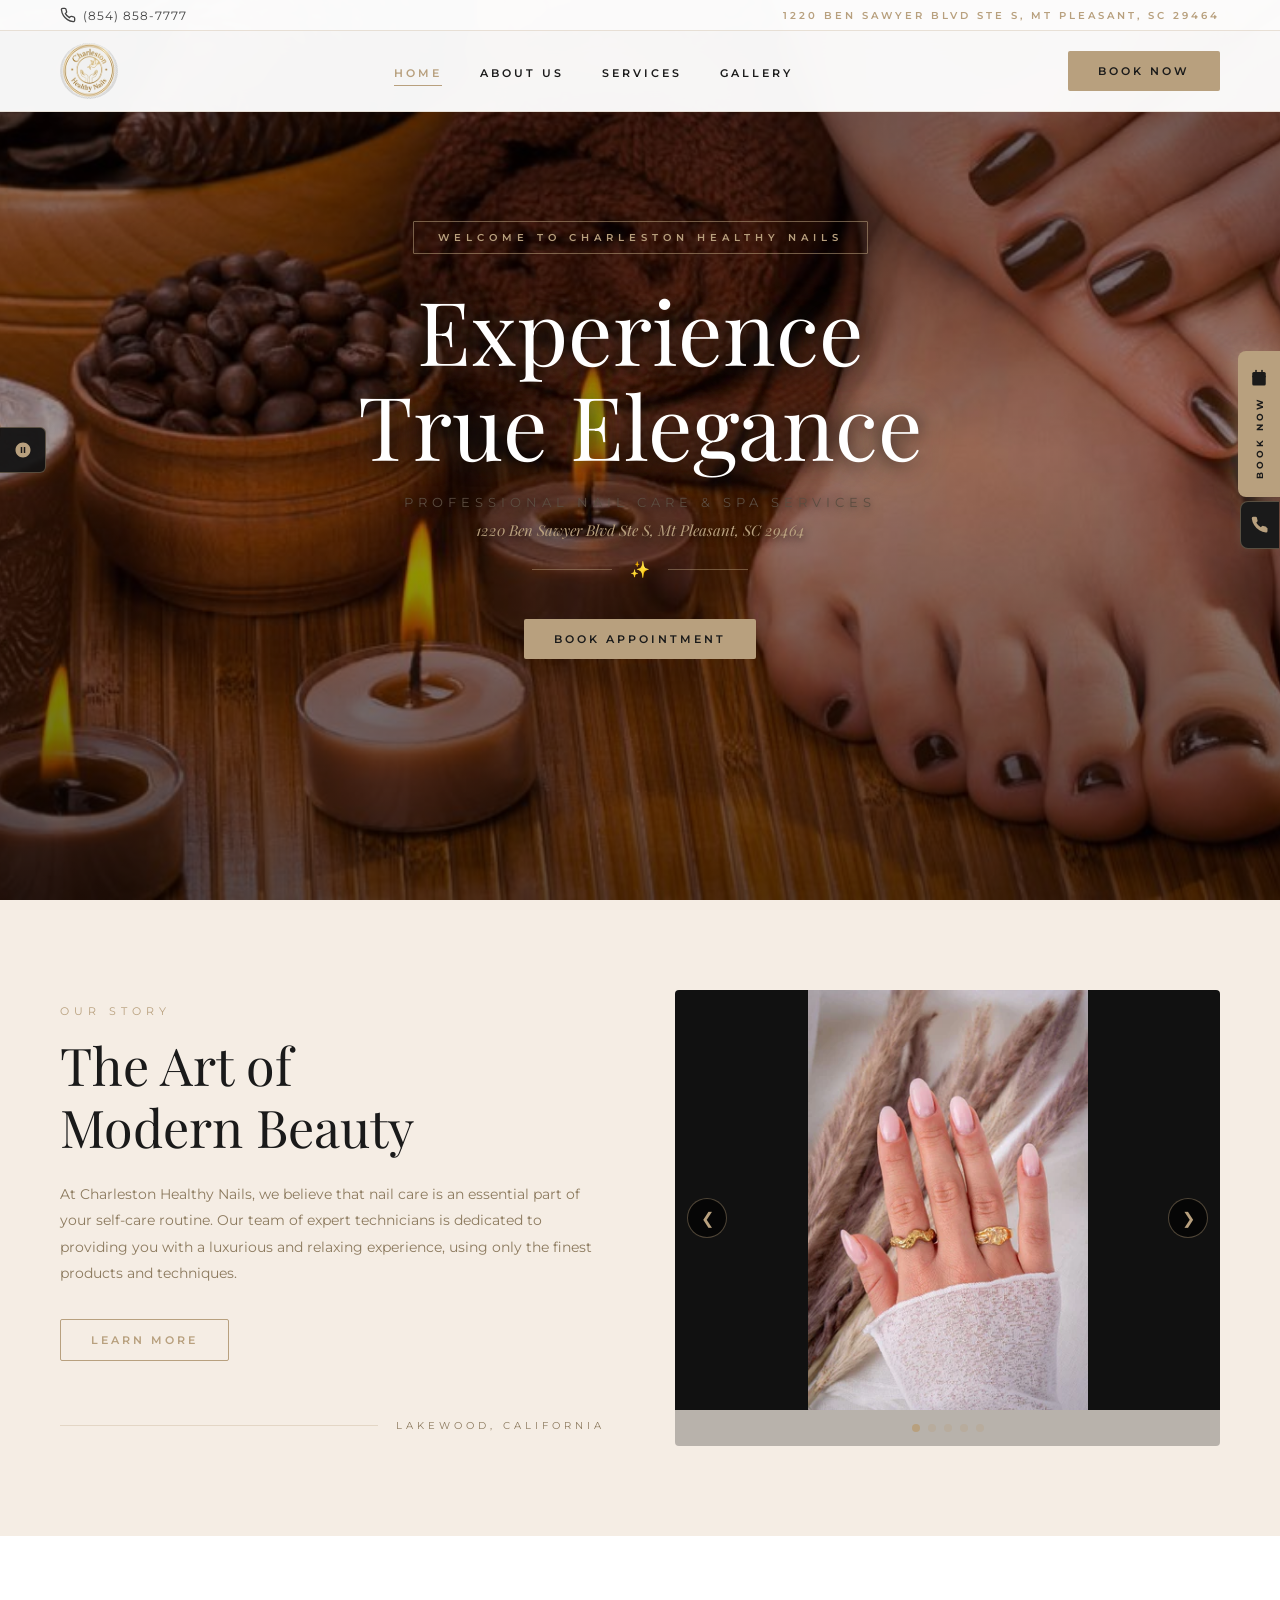
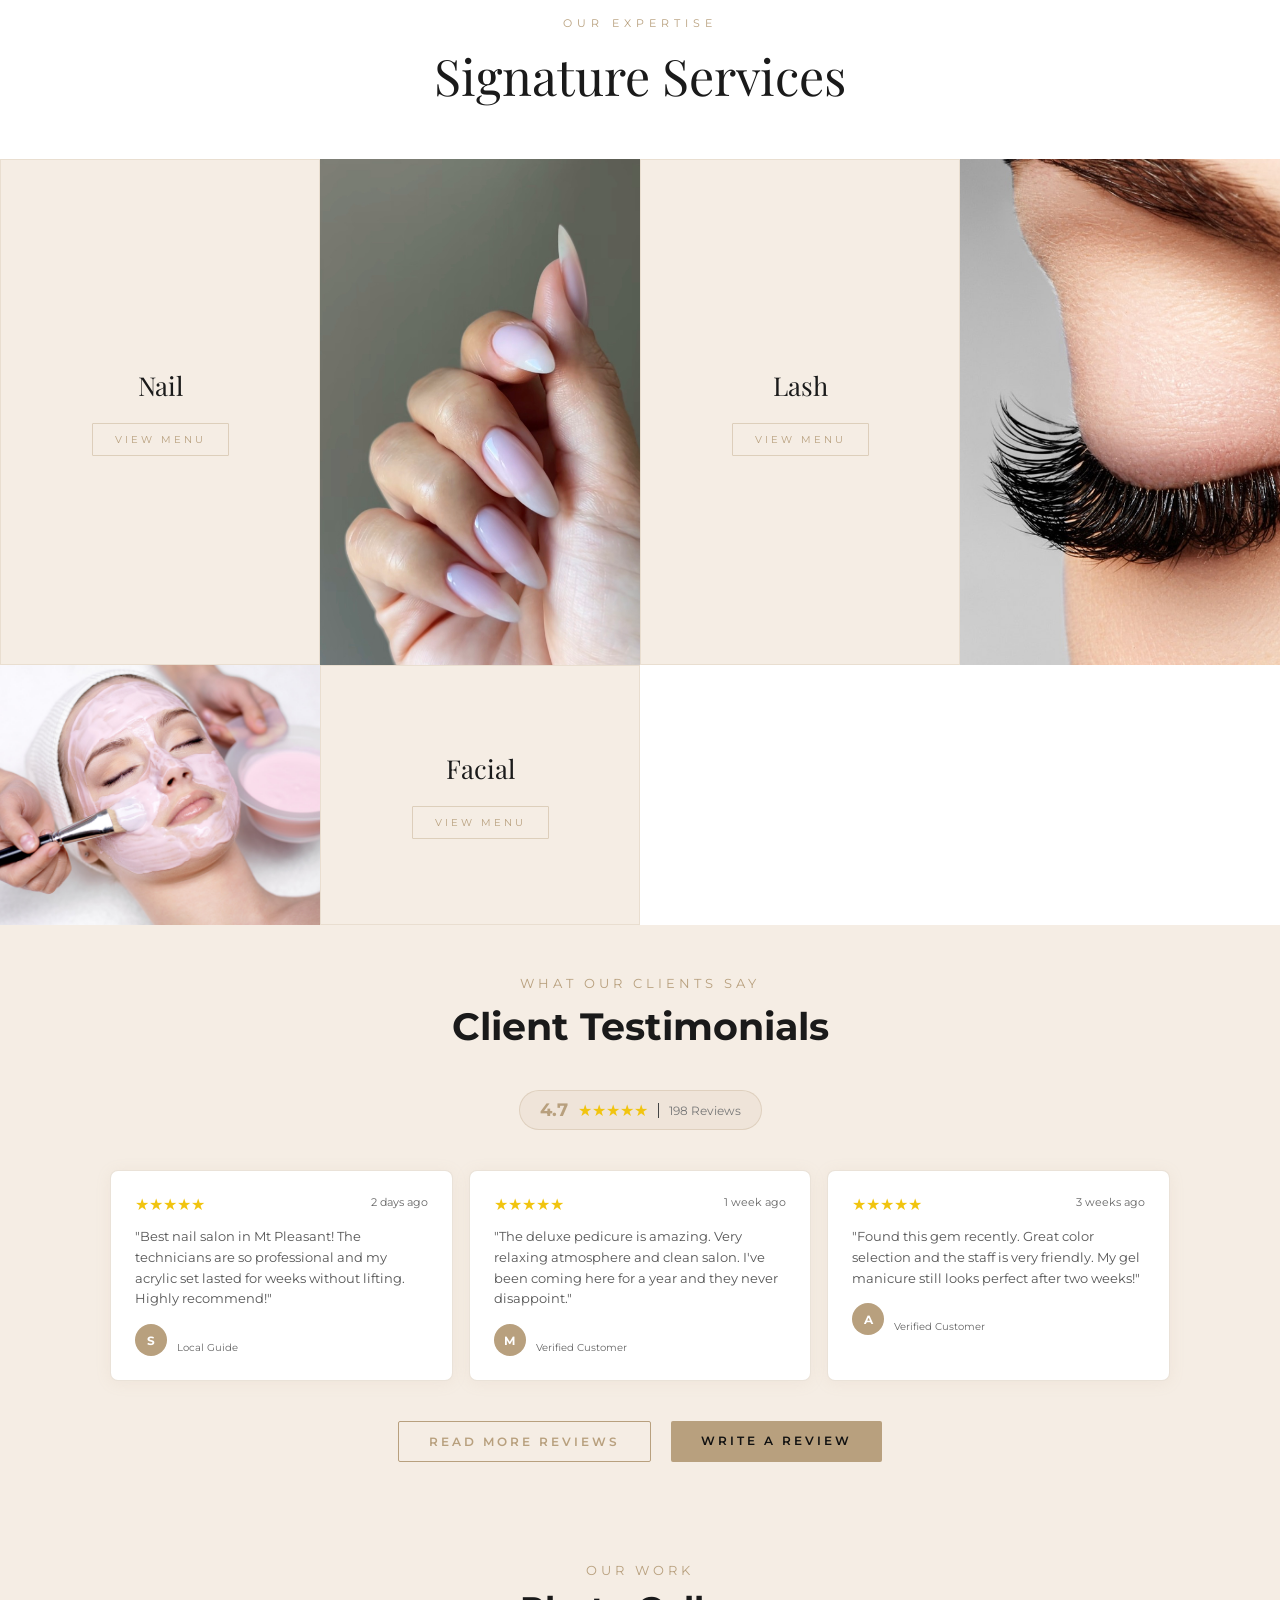
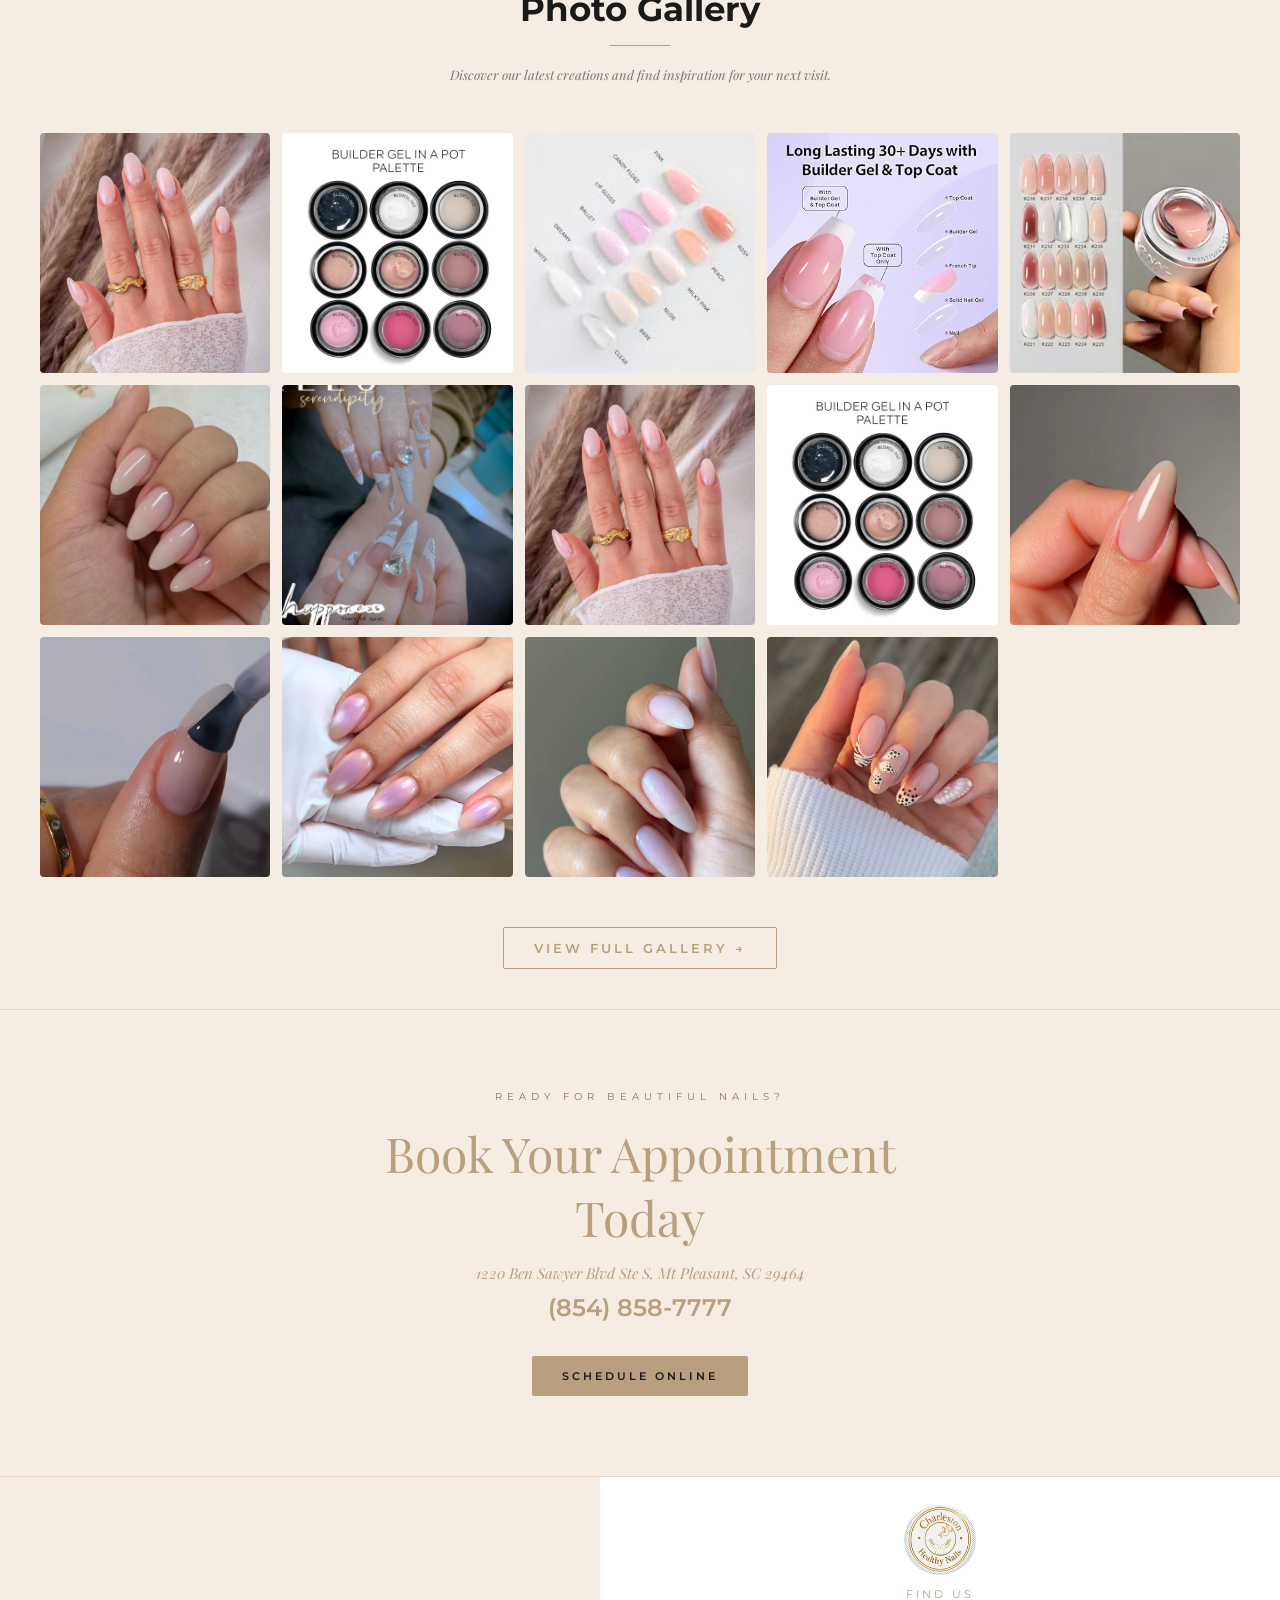
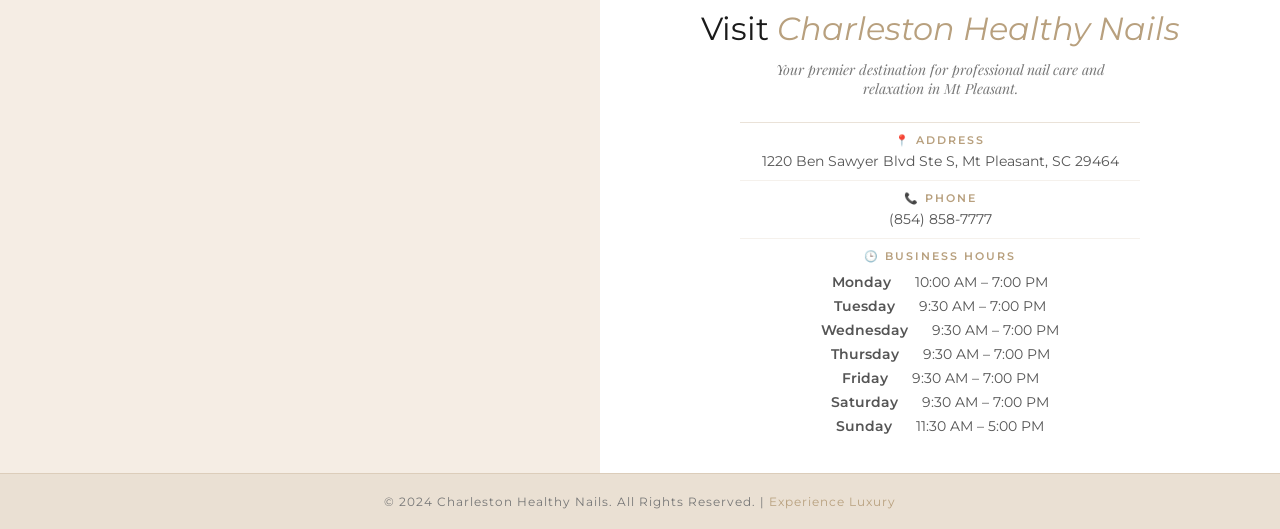
==== index.html @ 9b6e56ef "Remove Head Spa from services grid" ====
<!DOCTYPE html>
<html lang="en">
<head>
    <meta charset="UTF-8">
    <meta name="viewport" content="width=device-width, initial-scale=1.0">
    <title>Charleston Healthy Nails | Top Rated Nail Salon in Mt Pleasant, SC</title>
    <meta name="description" content="Charleston Healthy Nails in Mt Pleasant offers premium manicures, pedicures, acrylics, and more. Experience luxury nail care with our expert technicians. Book your appointment today!">
    <meta name="keywords" content="nail salon lakewood, manicures lakewood, pedicures lakewood, acrylic nails, gel nails, Charleston Healthy Nails, beauty salon 90715">
    
    <!-- Google Fonts -->
    <link href="https://fonts.googleapis.com/css2?family=Playfair+Display:ital,wght@0,400;0,500;0,600;0,700;1,400&family=Montserrat:wght@300;400;500;600&display=swap" rel="stylesheet">
    
    <!-- CSS -->
    <link rel="stylesheet" href="styles.min.css">
    <link rel="icon" type="image/jpeg" href="logo.png">
    
    <style>
        /* Force all nav links to dark on white background */
        .main-nav a {
            color: #1a1a1a !important;
        }
        .main-nav a:hover, .main-nav a.active {
            color: var(--primary-gold) !important;
        }

        /* ===== HERO ENHANCEMENTS ===== */
        .hero-section {
            min-height: 100vh !important;
            padding: 0 !important;
            display: flex;
            align-items: center;
            justify-content: center;
        }
        /* Strong overlay for text readability */
        .hero-overlay {
            background: linear-gradient(
                to bottom,
                rgba(0,0,0,0.55) 0%,
                rgba(0,0,0,0.35) 50%,
                rgba(0,0,0,0.65) 100%
            ) !important;
        }
        .hero-content {
            padding-top: 0 !important;
        }
        .hero-title {
            text-shadow: 0 2px 20px rgba(0,0,0,0.9), 0 0 40px rgba(184,160,126,0.4) !important;
        }
        .hero-subtitle, .hero-address {
            text-shadow: 0 2px 8px rgba(0,0,0,0.8) !important;
        }

        /* ===== FLOATING SOCIAL (LEFT) ===== */
        .floating-social {
            position: fixed;
            left: 0;
            top: 50%;
            transform: translateY(-50%);
            z-index: 10000;
            display: flex;
            flex-direction: column;
            gap: 3px;
        }
        .social-tab {
            width: 46px;
            height: 46px;
            display: flex;
            align-items: center;
            justify-content: center;
            background: rgba(17,17,17,0.92);
            border: 1px solid rgba(184,160,126,0.4);
            border-left: none;
            color: var(--primary-gold);
            transition: all 0.3s ease;
            border-radius: 0 6px 6px 0;
        }
        .social-tab:hover {
            background: var(--primary-gold);
            color: #111;
            width: 54px;
        }
        .social-tab svg { width: 18px; height: 18px; fill: currentColor; }

        /* ===== FLOATING BOOK NOW (RIGHT) ===== */
        .floating-book {
            position: fixed;
            right: 0;
            top: 50%;
            transform: translateY(-50%);
            z-index: 9998;
            display: flex;
            flex-direction: column;
            align-items: center;
            gap: 0;
        }
        .float-book-btn {
            background: var(--primary-gold);
            color: #1a1a1a;
            padding: 18px 10px;
            border-radius: 8px 0 0 8px;
            text-decoration: none;
            display: flex;
            flex-direction: column;
            align-items: center;
            gap: 10px;
            box-shadow: -4px 0 20px rgba(184,160,126,0.45);
            transition: padding 0.2s ease, box-shadow 0.2s ease;
        }
        .float-book-btn:hover {
            box-shadow: -6px 0 30px rgba(184,160,126,0.7);
            padding-right: 4px;
        }
        .float-book-btn span {
            font-family: var(--font-body);
            font-size: 9px;
            font-weight: 700;
            letter-spacing: 3px;
            text-transform: uppercase;
            writing-mode: vertical-lr;
            transform: rotate(180deg);
            color: #1a1a1a;
        }
        .float-book-btn svg { width: 18px; height: 18px; flex-shrink: 0; fill: #1a1a1a; }
        .float-call-btn {
            background: #1a1a1a;
            border: 1px solid rgba(184,160,126,0.4);
            border-right: none;
            color: var(--primary-gold);
            padding: 14px 10px;
            border-radius: 8px 0 0 8px;
            text-decoration: none;
            display: flex;
            align-items: center;
            justify-content: center;
            margin-top: 4px;
            transition: background 0.2s ease;
        }
        .float-call-btn:hover { background: rgba(184,160,126,0.15); }
        .float-call-btn svg { width: 18px; height: 18px; fill: currentColor; }

        /* ===== GALLERY HOVER FIX ===== */
        .gal-item:hover img {
            transform: scale(1.07);
        }
        .gal-item:hover .gal-overlay {
            opacity: 1 !important;
        }
        .gal-item img {
            transition: transform 0.5s ease;
        }

        /* ===== LIGHTBOX ===== */
        #lightbox {
            display: none;
            position: fixed;
            z-index: 99999;
            padding-top: 50px;
            left: 0; top: 0;
            width: 100%; height: 100%;
            overflow: auto;
            background-color: rgba(0,0,0,0.95);
            cursor: pointer;
        }
        .lightbox-content {
            margin: auto;
            display: block;
            max-width: 90%;
            max-height: 80vh;
            border: 2px solid var(--primary-gold);
            border-radius: 8px;
            object-fit: contain;
            cursor: default;
        }
        #caption {
            margin: auto;
            display: block;
            width: 80%; max-width: 700px;
            text-align: center;
            color: var(--primary-gold);
            padding: 20px 0;
            font-family: var(--font-heading);
            font-size: 24px; font-style: italic;
        }
        .close-lightbox {
            position: fixed;
            top: 15px; right: 35px;
            color: var(--primary-gold);
            font-size: 40px; font-weight: bold;
            cursor: pointer; transition: 0.3s;
        }
        .close-lightbox:hover { color: #fff; }

        .review-card {
            background-color: #ffffff;
            padding: 24px;
            border-radius: 8px;
            border: 1px solid rgba(184,160,126,0.3);
            box-shadow: 0 2px 16px rgba(184,160,126,0.1);
            text-align: left;
            flex: 1;
            min-width: 280px;
            max-width: 360px;
            transition: transform 0.3s ease, border-color 0.3s ease;
        }
        .review-card:hover {
            transform: translateY(-6px);
            border-color: var(--primary-gold);
        }

        /* ===== SECTION HEADINGS ===== */
        .section-label {
            color: var(--primary-gold);
            font-size: 12px;
            letter-spacing: 5px;
            text-transform: uppercase;
            margin-bottom: 14px;
            display: block;
        }

        /* ===== TEXT LOGO ===== */
        .text-logo {
            display: flex;
            flex-direction: column;
            align-items: flex-start;
            text-decoration: none;
            line-height: 1;
        }
        .text-logo-name {
            font-family: var(--font-heading);
            font-size: 30px;
            font-style: italic;
            font-weight: 400;
            color: var(--primary-gold);
            letter-spacing: 1px;
            line-height: 1;
        }
        .text-logo-tagline {
            font-family: var(--font-body);
            font-size: 8.5px;
            font-weight: 600;
            letter-spacing: 4px;
            text-transform: uppercase;
            color: rgba(184,160,126,0.7);
            margin-top: 5px;
            border-top: 1px solid rgba(184,160,126,0.35);
            padding-top: 4px;
            width: 100%;
        }

        /* ===== SMOOTH SCROLL OFFSET ===== */
        html { scroll-padding-top: 100px; }

        /* ===== MOBILE RESPONSIVE ===== */
        @media (max-width: 768px) {
            .floating-social { display: none; }
        }
    </style>
</head>
<body>

    <!-- Header -->
    <header class="site-header">
        <div class="top-bar">
            <div class="container top-bar-inner">
                <div class="top-contact">
                    <a href="tel:8548587777" class="phone-link">
                        <svg width="16" height="16" viewBox="0 0 24 24" fill="none" stroke="currentColor" stroke-width="2"><path d="M22 16.92v3a2 2 0 0 1-2.18 2 19.79 19.79 0 0 1-8.63-3.07 19.5 19.5 0 0 1-6-6 19.79 19.79 0 0 1-3.07-8.67A2 2 0 0 1 4.11 2h3a2 2 0 0 1 2 1.72 12.84 12.84 0 0 0 .7 2.81 2 2 0 0 1-.45 2.11L8.09 9.91a16 16 0 0 0 6 6l1.27-1.27a2 2 0 0 1 2.11-.45 12.84 12.84 0 0 0 2.81.7A2 2 0 0 1 22 16.92z"></path></svg>
                        (854) 858-7777
                    </a>
                </div>
                <div class="top-cta">
                    <span class="accent-color">1220 BEN SAWYER BLVD STE S, MT PLEASANT, SC 29464</span>
                </div>
            </div>
        </div>

        <nav class="main-header">
            <div class="container header-inner">
                <div class="logo-area">
                    <a href="index.html" class="logo">
                        <img src="logo.png" alt="Charleston Healthy Nails" class="logo-img">
                    </a>
                </div>

                <div class="main-nav">
                    <ul>
                        <li><a href="index.html" class="active">Home</a></li>
                        <li><a href="about.html">About us</a></li>
                        <li><a href="menu.html">Services</a></li>
                        <li><a href="gallery.html">Gallery</a></li>
                    </ul>
                </div>

                <div class="header-actions">
                    <a href="https://foranailslashesspa3332.simplepos.us/" target="_blank" class="btn btn-gold">Book Now</a>
                    <button class="mobile-menu-toggle">
                        <span></span>
                        <span></span>
                        <span></span>
                    </button>
                </div>
            </div>
        </nav>

    </header>

    <!-- Hero Section -->
    <section class="hero-section">
        <div class="hero-bg-slider">
            <div class="hero-bg-slide active" style="background-image: url('banner_slide_1.jpg');"></div>
            <div class="hero-bg-slide" style="background-image: url('banner_slide_2.jpg');"></div>
        </div>
        <div class="hero-overlay"></div>
        <div class="hero-content">
            <span class="hero-badge">Welcome to Charleston Healthy Nails</span>
            <h1 class="hero-title">Experience <br>True Elegance</h1>
            <p class="hero-subtitle">Professional Nail Care & Spa Services</p>
            <p class="hero-address">1220 Ben Sawyer Blvd Ste S, Mt Pleasant, SC 29464</p>
            <div class="hero-divider">
                <span class="divider-line"></span>
                <span class="divider-icon">✨</span>
                <span class="divider-line"></span>
            </div>
            <div style="margin-top: 40px;">
                <a href="https://foranailslashesspa3332.simplepos.us/" target="_blank" class="btn btn-gold">Book Appointment</a>
            </div>
        </div>
    </section>

    <!-- Our Story Section (Slider) -->
    <section class="feature-section">
        <div class="container feature-container">
            <div class="feature-text">
                <p class="feature-subtitle">Our Story</p>
                <h2 class="feature-heading">The Art of <br>Modern Beauty</h2>
                <p class="feature-paragraph">At Charleston Healthy Nails, we believe that nail care is an essential part of your self-care routine. Our team of expert technicians is dedicated to providing you with a luxurious and relaxing experience, using only the finest products and techniques.</p>
                <a href="about.html" class="btn btn-outline-gold feature-btn">Learn More</a>
                <div class="feature-footer">
                    <span class="feature-footer-line"></span>
                    <span class="feature-address">LAKEWOOD, CALIFORNIA</span>
                </div>
            </div>
            <div class="feature-images">
                <div class="slider-wrapper">
                    <div class="slider-nav">
                        <button class="nav-btn prev-btn" onclick="moveSlider(-1)">❮</button>
                        <button class="nav-btn next-btn" onclick="moveSlider(1)">❯</button>
                    </div>
                    <div class="slider-track" id="aboutSlider">
                        <div class="slide"><img src="builder_gel_1.webp" alt="About Charleston Healthy Nails 1"></div>
                        <div class="slide"><img src="builder_gel_2.webp" alt="About Charleston Healthy Nails 2"></div>
                        <div class="slide"><img src="builder_gel_3.jpeg" alt="About Charleston Healthy Nails 3"></div>
                        <div class="slide"><img src="builder_gel_4.jpg" alt="About Charleston Healthy Nails 4"></div>
                        <div class="slide"><img src="builder_gel_5.avif" alt="About Charleston Healthy Nails 5"></div>
                    </div>
                    <div class="slider-dots" id="sliderDots"></div>
                </div>
            </div>
        </div>
    </section>

    <!-- Our Services Highlight -->
    <section class="services-section">
        <div class="services-header">
            <p class="services-label">Our Expertise</p>
            <h2 class="services-title">Signature Services</h2>
        </div>
        <div class="services-grid">
            <!-- Row 1: Nail & Lash -->
            <div class="service-card service-text-card">
                <h3 class="service-name">Nail</h3>
                <a href="menu.html" class="service-menu-btn">View Menu</a>
            </div>
            <div class="service-card service-photo-card">
                <img src="IMG_0185.jpg" alt="Nail Services at Charleston Healthy Nails">
            </div>
            <div class="service-card service-text-card">
                <h3 class="service-name">Lash</h3>
                <a href="menu.html" class="service-menu-btn">View Menu</a>
            </div>
            <div class="service-card service-photo-card">
                <img src="lash-curl-chart.jpg" alt="Lash Services at Charleston Healthy Nails">
            </div>
            <!-- Row 2: Facial & Head Spa -->
            <div class="service-card service-photo-card">
                <img src="Facials_Spa-01.jpg" alt="Facial Services at Charleston Healthy Nails">
            </div>
            <div class="service-card service-text-card">
                <h3 class="service-name">Facial</h3>
                <a href="menu.html" class="service-menu-btn">View Menu</a>
            </div>

        </div>
    </section>

    <!-- Google Reviews Section -->
    <section id="reviews" style="padding: 50px 20px; background-color: #F5EDE4; text-align: center;">
        <div class="container" style="max-width: 1100px; margin: 0 auto;">
            <p style="color: var(--primary-gold); font-size: 13px; letter-spacing: 4px; text-transform: uppercase; margin-bottom: 12px;">What Our Clients Say</p>
            <h2 style="color: #1a1a1a; font-size: 38px; margin-bottom: 40px;">Client Testimonials</h2>
            
            <!-- Compact Rating Pill -->
            <div style="display: inline-flex; align-items: center; gap: 10px; background: rgba(184,160,126,0.1); border: 1px solid rgba(184,160,126,0.3); padding: 8px 20px; border-radius: 50px; margin-bottom: 40px;">
                <span style="color: var(--primary-gold); font-weight: 700; font-size: 18px;">4.7</span>
                <span style="color: #f1c40f; font-size: 16px;">★★★★★</span>
                <span style="color: #777777; font-size: 12px; border-left: 1px solid #444; padding-left: 10px;">198 Reviews</span>
            </div>

            <!-- Review Cards Grid -->
            <div style="display: flex; gap: 16px; flex-wrap: wrap; justify-content: center; margin-bottom: 40px;">
                <!-- Review 1 -->
                <div class="review-card">
                    <div style="display: flex; justify-content: space-between; margin-bottom: 12px;">
                        <span style="color: #f1c40f;">★★★★★</span>
                        <span style="color: #666; font-size: 11px;">2 days ago</span>
                    </div>
                    <p style="color: #555555; font-size: 13px; line-height: 1.6; margin-bottom: 15px;">"Best nail salon in Mt Pleasant! The technicians are so professional and my acrylic set lasted for weeks without lifting. Highly recommend!"</p>
                    <div style="display: flex; align-items: center; gap: 10px;">
                        <div style="width: 32px; height: 32px; background: #B8A07E; border-radius: 50%; display: flex; align-items: center; justify-content: center; color: #fff; font-size: 12px; font-weight: bold;">S</div>
                        <div style="text-align: left;">
                            <p style="color: #ffffff; font-size: 12px; font-weight: 600; margin: 0;">Sarah Johnson</p>
                            <p style="color: #666; font-size: 10px; margin: 0;">Local Guide</p>
                        </div>
                    </div>
                </div>
                <!-- Review 2 -->
                <div class="review-card">
                    <div style="display: flex; justify-content: space-between; margin-bottom: 12px;">
                        <span style="color: #f1c40f;">★★★★★</span>
                        <span style="color: #666; font-size: 11px;">1 week ago</span>
                    </div>
                    <p style="color: #555555; font-size: 13px; line-height: 1.6; margin-bottom: 15px;">"The deluxe pedicure is amazing. Very relaxing atmosphere and clean salon. I've been coming here for a year and they never disappoint."</p>
                    <div style="display: flex; align-items: center; gap: 10px;">
                        <div style="width: 32px; height: 32px; background: #B8A07E; border-radius: 50%; display: flex; align-items: center; justify-content: center; color: #fff; font-size: 12px; font-weight: bold;">M</div>
                        <div style="text-align: left;">
                            <p style="color: #ffffff; font-size: 12px; font-weight: 600; margin: 0;">Michelle R.</p>
                            <p style="color: #666; font-size: 10px; margin: 0;">Verified Customer</p>
                        </div>
                    </div>
                </div>
                <!-- Review 3 -->
                <div class="review-card">
                    <div style="display: flex; justify-content: space-between; margin-bottom: 12px;">
                        <span style="color: #f1c40f;">★★★★★</span>
                        <span style="color: #666; font-size: 11px;">3 weeks ago</span>
                    </div>
                    <p style="color: #555555; font-size: 13px; line-height: 1.6; margin-bottom: 15px;">"Found this gem recently. Great color selection and the staff is very friendly. My gel manicure still looks perfect after two weeks!"</p>
                    <div style="display: flex; align-items: center; gap: 10px;">
                        <div style="width: 32px; height: 32px; background: #B8A07E; border-radius: 50%; display: flex; align-items: center; justify-content: center; color: #fff; font-size: 12px; font-weight: bold;">A</div>
                        <div style="text-align: left;">
                            <p style="color: #ffffff; font-size: 12px; font-weight: 600; margin: 0;">Amanda T.</p>
                            <p style="color: #666; font-size: 10px; margin: 0;">Verified Customer</p>
                        </div>
                    </div>
                </div>
            </div>

            <!-- Review Actions -->
            <div style="display: flex; justify-content: center; gap: 20px; flex-wrap: wrap;">
                <a href="https://www.google.com/search?q=fora+nail+lashes+spa+lakewood#lrd=0x809ade2558853b85:0x34813c7fcc2415b9,3,,,," target="_blank" class="btn btn-outline-gold" style="padding: 12px 30px; font-size: 12px;">Read More Reviews</a>
                <a href="https://www.google.com/search?q=fora+nail+lashes+spa+lakewood#lrd=0x809ade2558853b85:0x34813c7fcc2415b9,3,,,," target="_blank" class="btn btn-gold" style="padding: 12px 30px; font-size: 12px; color: #111;">Write A Review</a>
            </div>
        </div>
    </section>

    <!-- Gallery Section -->
    <section class="gallery-section" style="padding: 50px 40px 40px; background-color: #F5EDE4;">
        <div class="gallery-header" style="text-align: center; margin-bottom: 50px;">
            <p style="color: var(--primary-gold); font-size: 13px; letter-spacing: 4px; text-transform: uppercase; margin-bottom: 10px;">Our Work</p>
            <h2 style="color: #1a1a1a; font-size: 34px; margin-bottom: 15px;">Photo Gallery</h2>
            <div style="width: 60px; height: 1px; background: var(--primary-gold); margin: 0 auto 20px;"></div>
            <p style="color: #777777; font-size: 13px; font-family: var(--font-heading); font-style: italic; max-width: 500px; margin: 0 auto;">Discover our latest creations and find inspiration for your next visit.</p>
        </div>

        <div style="display: grid; grid-template-columns: repeat(auto-fit, minmax(220px, 1fr)); gap: 12px; max-width: 1280px; margin: 0 auto 50px;">
            <div class="gal-item" onclick="openLightbox('builder_gel_1.webp','Nail Art')" style="position:relative; cursor:pointer; overflow:hidden; border-radius:4px; height:240px;">
                <img src="builder_gel_1.webp" alt="Nail Art" style="width:100%; height:100%; object-fit:cover; transition: transform 0.5s ease;">
                <div class="gal-overlay" style="position:absolute; inset:0; background:rgba(184,160,126,0.3); display:flex; align-items:center; justify-content:center; opacity:0; transition:opacity 0.3s ease;">
                    <span style="color:#fff; border:1px solid #fff; padding:8px 20px; font-size:12px; letter-spacing:2px;">VIEW</span>
                </div>
            </div>
            <div class="gal-item" onclick="openLightbox('builder_gel_2.webp','Nail Design')" style="position:relative; cursor:pointer; overflow:hidden; border-radius:4px; height:240px;">
                <img src="builder_gel_2.webp" alt="Nail Design" style="width:100%; height:100%; object-fit:cover; transition: transform 0.5s ease;">
                <div class="gal-overlay" style="position:absolute; inset:0; background:rgba(184,160,126,0.3); display:flex; align-items:center; justify-content:center; opacity:0; transition:opacity 0.3s ease;">
                    <span style="color:#fff; border:1px solid #fff; padding:8px 20px; font-size:12px; letter-spacing:2px;">VIEW</span>
                </div>
            </div>
            <div class="gal-item" onclick="openLightbox('builder_gel_3.jpeg','Nail Art')" style="position:relative; cursor:pointer; overflow:hidden; border-radius:4px; height:240px;">
                <img src="builder_gel_3.jpeg" alt="Nail Art" style="width:100%; height:100%; object-fit:cover; transition: transform 0.5s ease;">
                <div class="gal-overlay" style="position:absolute; inset:0; background:rgba(184,160,126,0.3); display:flex; align-items:center; justify-content:center; opacity:0; transition:opacity 0.3s ease;">
                    <span style="color:#fff; border:1px solid #fff; padding:8px 20px; font-size:12px; letter-spacing:2px;">VIEW</span>
                </div>
            </div>
            <div class="gal-item" onclick="openLightbox('builder_gel_4.jpg','Nail Design')" style="position:relative; cursor:pointer; overflow:hidden; border-radius:4px; height:240px;">
                <img src="builder_gel_4.jpg" alt="Nail Design" style="width:100%; height:100%; object-fit:cover; transition: transform 0.5s ease;">
                <div class="gal-overlay" style="position:absolute; inset:0; background:rgba(184,160,126,0.3); display:flex; align-items:center; justify-content:center; opacity:0; transition:opacity 0.3s ease;">
                    <span style="color:#fff; border:1px solid #fff; padding:8px 20px; font-size:12px; letter-spacing:2px;">VIEW</span>
                </div>
            </div>
            <div class="gal-item" onclick="openLightbox('builder_gel_5.avif','Nail Art')" style="position:relative; cursor:pointer; overflow:hidden; border-radius:4px; height:240px;">
                <img src="builder_gel_5.avif" alt="Nail Art" style="width:100%; height:100%; object-fit:cover; transition: transform 0.5s ease;">
                <div class="gal-overlay" style="position:absolute; inset:0; background:rgba(184,160,126,0.3); display:flex; align-items:center; justify-content:center; opacity:0; transition:opacity 0.3s ease;">
                    <span style="color:#fff; border:1px solid #fff; padding:8px 20px; font-size:12px; letter-spacing:2px;">VIEW</span>
                </div>
            </div>
            <div class="gal-item" onclick="openLightbox('IMG_0949 copy.png','Nail Design')" style="position:relative; cursor:pointer; overflow:hidden; border-radius:4px; height:240px;">
                <img src="IMG_0949 copy.png" alt="Nail Design" style="width:100%; height:100%; object-fit:cover; transition: transform 0.5s ease;">
                <div class="gal-overlay" style="position:absolute; inset:0; background:rgba(184,160,126,0.3); display:flex; align-items:center; justify-content:center; opacity:0; transition:opacity 0.3s ease;">
                    <span style="color:#fff; border:1px solid #fff; padding:8px 20px; font-size:12px; letter-spacing:2px;">VIEW</span>
                </div>
            </div>
            <div class="gal-item" onclick="openLightbox('IMG_0224.JPG','Nail Art')" style="position:relative; cursor:pointer; overflow:hidden; border-radius:4px; height:240px;">
                <img src="IMG_0224.JPG" alt="Nail Art" style="width:100%; height:100%; object-fit:cover; transition: transform 0.5s ease;">
                <div class="gal-overlay" style="position:absolute; inset:0; background:rgba(184,160,126,0.3); display:flex; align-items:center; justify-content:center; opacity:0; transition:opacity 0.3s ease;">
                    <span style="color:#fff; border:1px solid #fff; padding:8px 20px; font-size:12px; letter-spacing:2px;">VIEW</span>
                </div>
            </div>
            <div class="gal-item" onclick="openLightbox('builder_gel_1.webp','Nail Design')" style="position:relative; cursor:pointer; overflow:hidden; border-radius:4px; height:240px;">
                <img src="builder_gel_1.webp" alt="Nail Design" style="width:100%; height:100%; object-fit:cover; transition: transform 0.5s ease;">
                <div class="gal-overlay" style="position:absolute; inset:0; background:rgba(184,160,126,0.3); display:flex; align-items:center; justify-content:center; opacity:0; transition:opacity 0.3s ease;">
                    <span style="color:#fff; border:1px solid #fff; padding:8px 20px; font-size:12px; letter-spacing:2px;">VIEW</span>
                </div>
            </div>
            <div class="gal-item" onclick="openLightbox('builder_gel_2.webp','Nail Art')" style="position:relative; cursor:pointer; overflow:hidden; border-radius:4px; height:240px;">
                <img src="builder_gel_2.webp" alt="Nail Art" style="width:100%; height:100%; object-fit:cover; transition: transform 0.5s ease;">
                <div class="gal-overlay" style="position:absolute; inset:0; background:rgba(184,160,126,0.3); display:flex; align-items:center; justify-content:center; opacity:0; transition:opacity 0.3s ease;">
                    <span style="color:#fff; border:1px solid #fff; padding:8px 20px; font-size:12px; letter-spacing:2px;">VIEW</span>
                </div>
            </div>
            <div class="gal-item" onclick="openLightbox('IMG_0181.jpg','Nail Art')" style="position:relative; cursor:pointer; overflow:hidden; border-radius:4px; height:240px;">
                <img src="IMG_0181.jpg" alt="Nail Art" style="width:100%; height:100%; object-fit:cover; transition: transform 0.5s ease;">
                <div class="gal-overlay" style="position:absolute; inset:0; background:rgba(184,160,126,0.3); display:flex; align-items:center; justify-content:center; opacity:0; transition:opacity 0.3s ease;">
                    <span style="color:#fff; border:1px solid #fff; padding:8px 20px; font-size:12px; letter-spacing:2px;">VIEW</span>
                </div>
            </div>
            <div class="gal-item" onclick="openLightbox('IMG_0182.jpg','Nail Design')" style="position:relative; cursor:pointer; overflow:hidden; border-radius:4px; height:240px;">
                <img src="IMG_0182.jpg" alt="Nail Design" style="width:100%; height:100%; object-fit:cover; transition: transform 0.5s ease;">
                <div class="gal-overlay" style="position:absolute; inset:0; background:rgba(184,160,126,0.3); display:flex; align-items:center; justify-content:center; opacity:0; transition:opacity 0.3s ease;">
                    <span style="color:#fff; border:1px solid #fff; padding:8px 20px; font-size:12px; letter-spacing:2px;">VIEW</span>
                </div>
            </div>
            <div class="gal-item" onclick="openLightbox('IMG_0184.jpg','Nail Art')" style="position:relative; cursor:pointer; overflow:hidden; border-radius:4px; height:240px;">
                <img src="IMG_0184.jpg" alt="Nail Art" style="width:100%; height:100%; object-fit:cover; transition: transform 0.5s ease;">
                <div class="gal-overlay" style="position:absolute; inset:0; background:rgba(184,160,126,0.3); display:flex; align-items:center; justify-content:center; opacity:0; transition:opacity 0.3s ease;">
                    <span style="color:#fff; border:1px solid #fff; padding:8px 20px; font-size:12px; letter-spacing:2px;">VIEW</span>
                </div>
            </div>
            <div class="gal-item" onclick="openLightbox('IMG_0185.jpg','Nail Design')" style="position:relative; cursor:pointer; overflow:hidden; border-radius:4px; height:240px;">
                <img src="IMG_0185.jpg" alt="Nail Design" style="width:100%; height:100%; object-fit:cover; transition: transform 0.5s ease;">
                <div class="gal-overlay" style="position:absolute; inset:0; background:rgba(184,160,126,0.3); display:flex; align-items:center; justify-content:center; opacity:0; transition:opacity 0.3s ease;">
                    <span style="color:#fff; border:1px solid #fff; padding:8px 20px; font-size:12px; letter-spacing:2px;">VIEW</span>
                </div>
            </div>
            <div class="gal-item" onclick="openLightbox('IMG_0186.jpg','Nail Art')" style="position:relative; cursor:pointer; overflow:hidden; border-radius:4px; height:240px;">
                <img src="IMG_0186.jpg" alt="Nail Art" style="width:100%; height:100%; object-fit:cover; transition: transform 0.5s ease;">
                <div class="gal-overlay" style="position:absolute; inset:0; background:rgba(184,160,126,0.3); display:flex; align-items:center; justify-content:center; opacity:0; transition:opacity 0.3s ease;">
                    <span style="color:#fff; border:1px solid #fff; padding:8px 20px; font-size:12px; letter-spacing:2px;">VIEW</span>
                </div>
            </div>
        </div>

        <div style="text-align: center;">
            <a href="gallery.html" class="btn btn-outline-gold" style="padding: 12px 30px; font-size: 13px;">View Full Gallery &rarr;</a>
        </div>
    </section>

    <!-- CTA Section -->
    <section class="cta-section">
        <div class="container">
            <div class="cta-inner">
                <p class="cta-subtitle">READY FOR BEAUTIFUL NAILS?</p>
                <h2 class="cta-heading" style="color: var(--primary-gold);">Book Your Appointment Today</h2>
                <p class="cta-address" style="color: var(--primary-gold);">1220 Ben Sawyer Blvd Ste S, Mt Pleasant, SC 29464</p>
                <a href="tel:8548587777" class="cta-phone" style="color: var(--primary-gold);">(854) 858-7777</a>
                <a href="https://foranailslashesspa3332.simplepos.us/" target="_blank" class="btn btn-gold cta-btn">Schedule Online</a>
            </div>
        </div>
    </section>

    <!-- Footer -->
    <footer class="site-footer" style="background-color: #F5EDE4;">
        <div class="footer-container" style="display: flex; flex-wrap: wrap; min-height: 320px;">
            <!-- Left: Map -->
            <div class="footer-map-container" style="flex: 1; min-width: 300px; min-height: 320px;">
                <iframe src="https://www.google.com/maps/embed?pb=!1m18!1m12!1m3!1d3353.6496336306013!2d-79.8599915!3d32.7955951!2m3!1f0!2f0!3f0!3m2!1i1024!2i768!4f13.1!3m3!1m2!1s0x88fe709fe0f11a43%3A0xc3ec5dc780d6b63d!2s1220%20Ben%20Sawyer%20Blvd%20Suite%20S%2C%20Mt%20Pleasant%2C%20SC%2029464!5e0!3m2!1sen!2sus!4v1712800000000!5m2!1sen!2sus" width="100%" height="100%" style="border:0;" allowfullscreen="" loading="lazy"></iframe>
            </div>

            <!-- Right: Info -->
            <div class="footer-info-container" style="flex: 1; padding: 28px 40px; background-color: #ffffff; display: flex; flex-direction: column; align-items: center; justify-content: center; text-align: center;">

                <div style="margin-bottom: 12px;">
                    <a href="index.html" class="logo">
                        <img src="logo.png" alt="Charleston Healthy Nails" class="logo-img footer-logo-img">
                    </a>
                </div>

                <p style="color: var(--primary-gold); font-size: 11px; letter-spacing: 3px; text-transform: uppercase; margin-bottom: 8px;">Find Us</p>
                <h2 style="color: #1a1a1a; font-size: 32px; margin-bottom: 12px; font-weight: 400;">Visit <span style="color: var(--primary-gold); font-style: italic;">Charleston Healthy Nails</span></h2>
                <p style="color: #777777; font-family: var(--font-heading); font-style: italic; font-size: 14px; margin-bottom: 24px; max-width: 380px;">Your premier destination for professional nail care and relaxation in Mt Pleasant.</p>

                <div style="width: 100%; max-width: 400px;">
                    <!-- Address -->
                    <div style="padding: 10px 0; border-top: 1px solid rgba(184,160,126,0.3);">
                        <span style="display: block; font-size: 11px; color: var(--primary-gold); letter-spacing: 2px; text-transform: uppercase; margin-bottom: 4px; font-weight: 600;">📍 Address</span>
                        <a href="https://maps.app.goo.gl/YourGoogleMapsLink" target="_blank" style="font-size: 14px; color: #555555;">1220 Ben Sawyer Blvd Ste S, Mt Pleasant, SC 29464</a>
                    </div>
                    <!-- Phone -->
                    <div style="padding: 10px 0; border-top: 1px solid rgba(184,160,126,0.15);">
                        <span style="display: block; font-size: 11px; color: var(--primary-gold); letter-spacing: 2px; text-transform: uppercase; margin-bottom: 4px; font-weight: 600;">📞 Phone</span>
                        <a href="tel:8548587777" style="font-size: 14px; color: #555555;">(854) 858-7777</a>
                    </div>
                    <!-- Hours -->
                    <div style="padding: 10px 0; border-top: 1px solid rgba(184,160,126,0.15);">
                        <span style="display: block; font-size: 11px; color: var(--primary-gold); letter-spacing: 2px; text-transform: uppercase; margin-bottom: 10px; font-weight: 600;">🕒 Business Hours</span>
                        <div style="display: flex; flex-direction: column; align-items: center; gap: 6px;">
                            <div style="display: flex; justify-content: center; gap: 24px; font-size: 14px; color: #555555; width: 100%;">
                                <span style="font-weight: 600;">Monday</span>
                                <span>10:00 AM – 7:00 PM</span>
                            </div>
                            <div style="display: flex; justify-content: center; gap: 24px; font-size: 14px; color: #555555; width: 100%;">
                                <span style="font-weight: 600;">Tuesday</span>
                                <span>9:30 AM – 7:00 PM</span>
                            </div>
                            <div style="display: flex; justify-content: center; gap: 24px; font-size: 14px; color: #555555; width: 100%;">
                                <span style="font-weight: 600;">Wednesday</span>
                                <span>9:30 AM – 7:00 PM</span>
                            </div>
                            <div style="display: flex; justify-content: center; gap: 24px; font-size: 14px; color: #555555; width: 100%;">
                                <span style="font-weight: 600;">Thursday</span>
                                <span>9:30 AM – 7:00 PM</span>
                            </div>
                            <div style="display: flex; justify-content: center; gap: 24px; font-size: 14px; color: #555555; width: 100%;">
                                <span style="font-weight: 600;">Friday</span>
                                <span>9:30 AM – 7:00 PM</span>
                            </div>
                            <div style="display: flex; justify-content: center; gap: 24px; font-size: 14px; color: #555555; width: 100%;">
                                <span style="font-weight: 600;">Saturday</span>
                                <span>9:30 AM – 7:00 PM</span>
                            </div>
                            <div style="display: flex; justify-content: center; gap: 24px; font-size: 14px; color: #555555; width: 100%;">
                                <span style="font-weight: 600;">Sunday</span>
                                <span>11:30 AM – 5:00 PM</span>
                            </div>
                        </div>
                    </div>
                </div>
            </div>
        </div>
        <div class="footer-bottom">
            <p>&copy; 2024 Charleston Healthy Nails. All Rights Reserved. | <span style="color: var(--primary-gold);">Experience Luxury</span></p>
        </div>
    </footer>

    <!-- Floating Social Tabs (Left) with SVG Icons -->
    <div class="floating-social">
        <a href="https://www.yelp.com/biz/v-i-p-nails-and-spa-citrus-heights-citrus-heights" target="_blank" class="social-tab" title="Yelp" aria-label="Yelp">
            <svg viewBox="0 0 24 24" xmlns="http://www.w3.org/2000/svg"><path d="M12 2C6.48 2 2 6.48 2 12s4.48 10 10 10 10-4.48 10-10S17.52 2 12 2zm-1 14H9V8h2v8zm4 0h-2V8h2v8z"/></svg>
        </a>
    </div>

    <!-- Floating Book Now (Right Edge) -->
    <div class="floating-book">
        <a href="https://foranailslashesspa3332.simplepos.us/" target="_blank" class="float-book-btn" aria-label="Book Appointment">
            <svg viewBox="0 0 24 24" xmlns="http://www.w3.org/2000/svg"><rect x="3" y="4" width="18" height="18" rx="2" ry="2"/><line x1="16" y1="2" x2="16" y2="6" stroke="#1a1a1a" stroke-width="2" stroke-linecap="round"/><line x1="8" y1="2" x2="8" y2="6" stroke="#1a1a1a" stroke-width="2" stroke-linecap="round"/><line x1="3" y1="10" x2="21" y2="10" stroke="#1a1a1a" stroke-width="2"/></svg>
            <span>Book Now</span>
        </a>
        <a href="tel:8548587777" class="float-call-btn" aria-label="Call Us">
            <svg viewBox="0 0 24 24" xmlns="http://www.w3.org/2000/svg"><path d="M22 16.92v3a2 2 0 0 1-2.18 2 19.79 19.79 0 0 1-8.63-3.07A19.5 19.5 0 0 1 4.11 12a19.79 19.79 0 0 1-3.07-8.67A2 2 0 0 1 3 1.11h3a2 2 0 0 1 2 1.72c.127.96.361 1.903.7 2.81a2 2 0 0 1-.45 2.11L7.09 8.91a16 16 0 0 0 6 6l1.27-1.27a2 2 0 0 1 2.11-.45c.907.339 1.85.573 2.81.7A2 2 0 0 1 21 16h.92z"/></svg>
        </a>
    </div>

    <!-- Lightbox -->
    <div id="lightbox">
        <span class="close-lightbox" onclick="closeLightbox()">&times;</span>
        <img class="lightbox-content" id="lightboxImg">
        <div id="caption"></div>
    </div>

    <!-- Scripts -->
    <script>
        // Hero Slider
        let currentHeroSlide = 0;
        const heroSlides = document.querySelectorAll('.hero-bg-slide');
        function nextHeroSlide() {
            heroSlides[currentHeroSlide].classList.remove('active');
            currentHeroSlide = (currentHeroSlide + 1) % heroSlides.length;
            heroSlides[currentHeroSlide].classList.add('active');
        }
        setInterval(nextHeroSlide, 5000);

        // About Slider
        let currentAboutSlide = 0;
        const aboutTrack = document.getElementById('aboutSlider');
        const aboutSlides = document.querySelectorAll('.slide');
        const dotsContainer = document.getElementById('sliderDots');

        // Create dots
        aboutSlides.forEach((_, i) => {
            const dot = document.createElement('button');
            dot.className = 'dot' + (i === 0 ? ' active' : '');
            dot.onclick = () => goToSlide(i);
            dotsContainer.appendChild(dot);
        });

        function updateSlider() {
            aboutTrack.style.transform = `translateX(-${currentAboutSlide * 100}%)`;
            document.querySelectorAll('.dot').forEach((dot, i) => {
                dot.classList.toggle('active', i === currentAboutSlide);
            });
        }

        function moveSlider(dir) {
            currentAboutSlide = (currentAboutSlide + dir + aboutSlides.length) % aboutSlides.length;
            updateSlider();
        }

        function goToSlide(index) {
            currentAboutSlide = index;
            updateSlider();
        }

        // Auto play about slider
        let aboutInterval = setInterval(() => moveSlider(1), 4000);
        document.querySelector('.slider-wrapper').addEventListener('mouseenter', () => clearInterval(aboutInterval));
        document.querySelector('.slider-wrapper').addEventListener('mouseleave', () => aboutInterval = setInterval(() => moveSlider(1), 4000));

        // Lightbox
        function openLightbox(src, caption) {
            document.getElementById('lightbox').style.display = "block";
            document.getElementById('lightboxImg').src = src;
            document.getElementById('caption').innerHTML = caption;
        }
        function closeLightbox() {
            document.getElementById('lightbox').style.display = "none";
        }

        // Mobile Menu
        const menuToggle = document.querySelector('.mobile-menu-toggle');
        const mainNav = document.querySelector('.main-nav');
        menuToggle.addEventListener('click', () => {
            menuToggle.classList.toggle('active');
            mainNav.classList.toggle('active');
        });

        // Close lightbox on backdrop click
        document.getElementById('lightbox').addEventListener('click', function(e) {
            if (e.target === this) closeLightbox();
        });

        // Close lightbox with Escape key
        document.addEventListener('keydown', function(e) {
            if (e.key === 'Escape') closeLightbox();
        });

        // Sticky Header
        window.addEventListener('scroll', () => {
            const header = document.querySelector('.main-header');
            if (window.scrollY > 100) {
                header.classList.add('scrolled');
            } else {
                header.classList.remove('scrolled');
            }
        });
    </script>
</body>
</html>
---- styles.min.css ----
/* ===== CSS VARIABLES ===== */
:root {
    --primary-gold: #B8A07E;
    --light-gold: #C9B896;
    --dark-bg: #F5EDE4;
    --darker-bg: #F5EDE4;
    --card-bg: #ffffff;
    --text-primary: #3A3028;
    --text-secondary: #5C4D40;
    --text-muted: #8C7A5E;
    --font-heading: 'Playfair Display', serif;
    --font-body: 'Montserrat', sans-serif;
}

/* ===== RESET & BASE ===== */
*, *::before, *::after { box-sizing: border-box; margin: 0; padding: 0; }
html { scroll-behavior: smooth; scroll-padding-top: 100px; }
body {
    font-family: var(--font-body);
    background-color: var(--dark-bg);
    color: var(--text-primary);
    overflow-x: hidden;
}
a { text-decoration: none; color: inherit; }
img { max-width: 100%; display: block; }
ul { list-style: none; }

/* ===== CONTAINER ===== */
.container {
    max-width: 1200px;
    margin: 0 auto;
    padding: 0 20px;
}

.accent-color { color: var(--primary-gold); }

/* ===== BUTTONS ===== */
.btn {
    display: inline-block;
    padding: 13px 30px;
    font-family: var(--font-body);
    font-size: 11px;
    font-weight: 600;
    letter-spacing: 3px;
    text-transform: uppercase;
    border-radius: 2px;
    transition: all 0.3s ease;
    cursor: pointer;
    border: none;
}
.btn-gold {
    background: var(--primary-gold);
    color: #1a1a1a;
}
.btn-gold:hover {
    background: var(--light-gold);
    transform: translateY(-2px);
    box-shadow: 0 8px 25px rgba(184,160,126,0.4);
}
.btn-outline-gold {
    background: transparent;
    color: var(--primary-gold);
    border: 1px solid var(--primary-gold);
}
.btn-outline-gold:hover {
    background: var(--primary-gold);
    color: #1a1a1a;
}

/* ===== SITE HEADER ===== */
.site-header {
    position: fixed;
    top: 0;
    left: 0;
    right: 0;
    z-index: 1000;
}

/* Top Bar */
.top-bar {
    background: rgba(255,255,255,0.98);
    border-bottom: 1px solid rgba(184,160,126,0.3);
    padding: 7px 0;
}
.top-bar-inner {
    display: flex;
    justify-content: space-between;
    align-items: center;
}
.phone-link {
    display: flex;
    align-items: center;
    gap: 7px;
    color: #444444;
    font-size: 12px;
    letter-spacing: 1px;
    transition: color 0.3s;
}
.phone-link:hover { color: var(--primary-gold); }
.top-cta {
    font-size: 10px;
    letter-spacing: 3px;
    font-weight: 600;
    color: var(--primary-gold);
}

/* Main Nav Bar */
.main-header {
    background: rgba(255,255,255,0.96);
    backdrop-filter: blur(12px);
    -webkit-backdrop-filter: blur(12px);
    border-bottom: 1px solid rgba(184,160,126,0.25);
    transition: background 0.3s ease, box-shadow 0.3s ease;
}
.main-header.scrolled {
    background: rgba(255,255,255,0.99);
    box-shadow: 0 4px 30px rgba(184,160,126,0.15);
}
.header-inner {
    display: flex;
    align-items: center;
    justify-content: space-between;
    padding: 12px 20px;
}
.logo-area { flex-shrink: 0; }
.logo { display: flex; align-items: center; }
.logo-image {
    height: 54px;
    width: auto;
    object-fit: contain;
}
.logo-img {
    height: 56px;
    width: auto;
    object-fit: contain;
    display: block;
}
.footer-logo-img {
    height: 70px;
}

/* Navigation Links */
.main-nav ul {
    display: flex;
    gap: 38px;
    align-items: center;
}
.main-nav a {
    font-size: 11px;
    font-weight: 600;
    letter-spacing: 3px;
    text-transform: uppercase;
    color: #1a1a1a !important;
    padding: 4px 0;
    position: relative;
    transition: color 0.3s;
}
.main-nav a::after {
    content: '';
    position: absolute;
    bottom: -2px;
    left: 0;
    width: 0;
    height: 1px;
    background: var(--primary-gold);
    transition: width 0.3s ease;
}
.main-nav a:hover::after,
.main-nav a.active::after { width: 100%; }
.main-nav a:hover,
.main-nav a.active { color: var(--primary-gold) !important; }

/* Header CTA + Hamburger */
.header-actions {
    display: flex;
    align-items: center;
    gap: 16px;
}
.mobile-menu-toggle {
    display: none;
    flex-direction: column;
    gap: 5px;
    background: none;
    border: none;
    cursor: pointer;
    padding: 4px;
}
.mobile-menu-toggle span {
    display: block;
    width: 24px;
    height: 2px;
    background: var(--primary-gold);
    border-radius: 2px;
    transition: all 0.3s ease;
}
.mobile-menu-toggle.active span:nth-child(1) { transform: rotate(45deg) translate(5px, 5px); }
.mobile-menu-toggle.active span:nth-child(2) { opacity: 0; }
.mobile-menu-toggle.active span:nth-child(3) { transform: rotate(-45deg) translate(5px, -5px); }

/* ===== HERO SECTION ===== */
.hero-section {
    position: relative;
    min-height: 100vh;
    padding: 0 !important;
    display: flex;
    align-items: center;
    justify-content: center;
    text-align: center;
    overflow: hidden;
}
.hero-bg-slider {
    position: absolute;
    inset: 0;
    z-index: 0;
}
.hero-bg-slide {
    position: absolute;
    inset: 0;
    background-size: cover;
    background-position: center;
    background-repeat: no-repeat;
    opacity: 0;
    transition: opacity 1.4s ease-in-out;
}
.hero-bg-slide.active { opacity: 1; }
.hero-overlay {
    position: absolute;
    inset: 0;
    z-index: 1;
    background: linear-gradient(
        to bottom,
        rgba(0,0,0,0.55) 0%,
        rgba(0,0,0,0.35) 50%,
        rgba(0,0,0,0.65) 100%
    ) !important;
}
.hero-content {
    position: relative;
    z-index: 2;
    max-width: 720px;
    padding: 20px;
    padding-top: 0 !important;
}
.hero-badge {
    display: inline-block;
    font-family: var(--font-body);
    font-size: 10px;
    font-weight: 600;
    letter-spacing: 5px;
    text-transform: uppercase;
    color: var(--primary-gold);
    border: 1px solid rgba(184,160,126,0.55);
    padding: 9px 24px;
    margin-bottom: 28px;
    border-radius: 1px;
}
.hero-title {
    font-family: var(--font-heading);
    font-size: clamp(52px, 9vw, 88px);
    font-weight: 400;
    line-height: 1.08;
    color: #ffffff;
    margin-bottom: 22px;
    text-shadow: 0 2px 20px rgba(0,0,0,0.9), 0 0 40px rgba(184,160,126,0.4) !important;
}
.hero-subtitle {
    font-family: var(--font-body);
    font-size: 13px;
    letter-spacing: 5px;
    text-transform: uppercase;
    color: var(--text-secondary);
    margin-bottom: 10px;
    text-shadow: 0 2px 8px rgba(0,0,0,0.8) !important;
}
.hero-address {
    font-family: var(--font-heading);
    font-size: 15px;
    font-style: italic;
    color: var(--primary-gold);
    margin-bottom: 20px;
    text-shadow: 0 2px 8px rgba(0,0,0,0.8) !important;
}
.hero-divider {
    display: flex;
    align-items: center;
    justify-content: center;
    gap: 18px;
    margin: 20px 0;
}
.divider-line {
    display: block;
    width: 80px;
    height: 1px;
    background: rgba(184,160,126,0.45);
}
.divider-icon { color: var(--primary-gold); font-size: 16px; }

/* ===== FEATURE / OUR STORY SECTION ===== */
.feature-section {
    padding: 90px 0;
    background: #F5EDE4;
}
.feature-container {
    display: flex;
    align-items: center;
    gap: 70px;
    flex-wrap: wrap;
}
.feature-text { flex: 1; min-width: 300px; }
.feature-subtitle {
    display: block;
    color: var(--primary-gold);
    font-size: 11px;
    letter-spacing: 5px;
    text-transform: uppercase;
    margin-bottom: 16px;
}
.feature-heading {
    font-family: var(--font-heading);
    font-size: clamp(34px, 5vw, 52px);
    font-weight: 400;
    line-height: 1.2;
    color: #1a1a1a;
    margin-bottom: 22px;
}
.feature-paragraph {
    color: var(--text-muted);
    font-size: 14px;
    line-height: 1.9;
    margin-bottom: 32px;
}
.feature-btn { margin-bottom: 28px; display: inline-block; }
.feature-footer {
    display: flex;
    align-items: center;
    gap: 18px;
    margin-top: 30px;
}
.feature-footer-line {
    display: block;
    flex: 1;
    height: 1px;
    background: rgba(184,160,126,0.3);
}
.feature-address {
    font-size: 10px;
    letter-spacing: 4px;
    color: var(--text-muted);
    white-space: nowrap;
    text-transform: uppercase;
}
.feature-images { flex: 1; min-width: 300px; }

/* ===== ABOUT SLIDER ===== */
.slider-wrapper {
    position: relative;
    overflow: hidden;
    border-radius: 4px;
}
.slider-nav {
    position: absolute;
    top: 50%;
    transform: translateY(-50%);
    left: 0;
    right: 0;
    display: flex;
    justify-content: space-between;
    z-index: 10;
    padding: 0 12px;
    pointer-events: none;
}
.nav-btn {
    pointer-events: all;
    background: rgba(0,0,0,0.6);
    color: var(--primary-gold);
    border: 1px solid rgba(184,160,126,0.4);
    width: 40px;
    height: 40px;
    border-radius: 50%;
    font-size: 16px;
    cursor: pointer;
    transition: all 0.3s ease;
    display: flex;
    align-items: center;
    justify-content: center;
}
.nav-btn:hover {
    background: var(--primary-gold);
    color: #1a1a1a;
}
.slider-track {
    display: flex;
    transition: transform 0.5s ease;
}
.slide { min-width: 100%; }
.slide img { width: 100%; height: 420px; object-fit: contain; display: block; background: #111; }
.slider-dots {
    display: flex;
    justify-content: center;
    gap: 8px;
    padding: 14px;
    background: rgba(0,0,0,0.25);
}
.dot {
    width: 8px;
    height: 8px;
    border-radius: 50%;
    background: rgba(184,160,126,0.3);
    border: none;
    cursor: pointer;
    transition: background 0.3s;
    padding: 0;
}
.dot.active { background: var(--primary-gold); }

/* ===== SERVICES SECTION ===== */
.services-section {
    background: #ffffff;
    padding: 80px 0 0;
}
.services-header {
    text-align: center;
    margin-bottom: 50px;
    padding: 0 20px;
}
.services-label {
    display: block;
    color: var(--primary-gold);
    font-size: 11px;
    letter-spacing: 5px;
    text-transform: uppercase;
    margin-bottom: 12px;
}
.services-title {
    font-family: var(--font-heading);
    font-size: clamp(32px, 5vw, 50px);
    font-weight: 400;
    color: #1a1a1a;
}
.services-grid {
    display: grid;
    grid-template-columns: repeat(4, 1fr);
}
.service-card { position: relative; overflow: hidden; }
.service-text-card {
    background: #F5EDE4;
    display: flex;
    flex-direction: column;
    align-items: center;
    justify-content: center;
    padding: 40px 24px;
    min-height: 260px;
    border: 1px solid rgba(184,160,126,0.2);
}
.service-name {
    font-family: var(--font-heading);
    font-size: 26px;
    font-weight: 400;
    color: #1a1a1a;
    margin-bottom: 20px;
    text-align: center;
}
.service-menu-btn {
    display: inline-block;
    font-size: 10px;
    letter-spacing: 3px;
    text-transform: uppercase;
    color: var(--primary-gold);
    border: 1px solid rgba(184,160,126,0.4);
    padding: 9px 22px;
    transition: all 0.3s ease;
    border-radius: 1px;
}
.service-menu-btn:hover {
    background: var(--primary-gold);
    color: #1a1a1a;
    border-color: var(--primary-gold);
}
.service-photo-card { min-height: 260px; }
.service-photo-card img {
    width: 100%;
    height: 100%;
    min-height: 260px;
    object-fit: cover;
    display: block;
    transition: transform 0.5s ease;
}
.service-photo-card:hover img { transform: scale(1.06); }
.service-span-2 { grid-column: span 2; }
.service-photo-card { background-color: #EAE0D3; }

/* ===== CTA SECTION ===== */
.cta-section {
    background: #F5EDE4;
    border-top: 1px solid rgba(184,160,126,0.3);
    border-bottom: 1px solid rgba(184,160,126,0.3);
    padding: 80px 20px;
    text-align: center;
}
.cta-inner { max-width: 600px; margin: 0 auto; }
.cta-subtitle {
    font-size: 10px;
    letter-spacing: 5px;
    color: var(--text-muted);
    margin-bottom: 18px;
}
.cta-heading {
    font-family: var(--font-heading);
    font-size: clamp(30px, 5vw, 48px);
    font-weight: 400;
    margin-bottom: 14px;
    color: #1a1a1a;
}
.cta-address {
    font-family: var(--font-heading);
    font-style: italic;
    font-size: 15px;
    margin-bottom: 10px;
    color: var(--primary-gold);
}
.cta-phone {
    display: block;
    font-size: 24px;
    font-weight: 600;
    margin-bottom: 34px;
    transition: opacity 0.3s;
    color: #1a1a1a;
}
.cta-phone:hover { opacity: 0.8; }
.cta-btn { display: inline-block; }

/* ===== FOOTER ===== */
.site-footer { background: #EAE0D3; }
.footer-container { display: flex; flex-wrap: wrap; min-height: 320px; }
.footer-map-container { flex: 1; min-width: 300px; min-height: 320px; }
.footer-info-container {
    flex: 1;
    padding: 28px 40px;
    background-color: #1a1a1a;
    display: flex;
    flex-direction: column;
    align-items: center;
    justify-content: center;
    text-align: center;
}
.footer-bottom {
    text-align: center;
    padding: 20px;
    border-top: 1px solid rgba(184,160,126,0.3);
    font-size: 12px;
    color: #777777;
    letter-spacing: 1px;
    background: #EAE0D3;
}

/* ===== SECTION LABEL ===== */
.section-label {
    display: block;
    color: var(--primary-gold);
    font-size: 12px;
    letter-spacing: 5px;
    text-transform: uppercase;
    margin-bottom: 14px;
}

/* ===== GALLERY ===== */
.gallery-section { padding: 70px 40px 50px; background: #F5EDE4; }
.gal-item { position: relative; cursor: pointer; overflow: hidden; border-radius: 4px; height: 240px; }
.gal-item img { width: 100%; height: 100%; object-fit: cover; transition: transform 0.5s ease; }
.gal-item:hover img { transform: scale(1.07); }
.gal-overlay {
    position: absolute;
    inset: 0;
    background: rgba(184,160,126,0.3);
    display: flex;
    align-items: center;
    justify-content: center;
    opacity: 0;
    transition: opacity 0.3s ease;
}
.gal-item:hover .gal-overlay { opacity: 1; }

/* ===== REVIEW CARDS ===== */
.review-card {
    background-color: #ffffff;
    padding: 24px;
    border-radius: 8px;
    border: 1px solid rgba(184,160,126,0.3);
    box-shadow: 0 2px 16px rgba(184,160,126,0.1);
    text-align: left;
    flex: 1;
    min-width: 280px;
    max-width: 360px;
    transition: transform 0.3s ease, border-color 0.3s ease;
}
.review-card:hover {
    transform: translateY(-6px);
    border-color: var(--primary-gold);
    box-shadow: 0 8px 30px rgba(184,160,126,0.2);
}

/* ===== FLOATING SOCIAL (LEFT) ===== */
.floating-social {
    position: fixed;
    left: 0;
    top: 50%;
    transform: translateY(-50%);
    z-index: 10000;
    display: flex;
    flex-direction: column;
    gap: 3px;
}
.social-tab {
    width: 46px;
    height: 46px;
    display: flex;
    align-items: center;
    justify-content: center;
    background: rgba(255,255,255,0.95);
    border: 1px solid rgba(184,160,126,0.4);
    border-left: none;
    color: var(--primary-gold);
    transition: all 0.3s ease;
    border-radius: 0 6px 6px 0;
    box-shadow: 2px 0 10px rgba(184,160,126,0.15);
}
.social-tab:hover {
    background: var(--primary-gold);
    color: #fff;
    width: 54px;
}
.social-tab svg { width: 18px; height: 18px; fill: currentColor; }

/* ===== FLOATING BOOK NOW (RIGHT) ===== */
.floating-book {
    position: fixed;
    right: 0;
    top: 50%;
    transform: translateY(-50%);
    z-index: 9998;
    display: flex;
    flex-direction: column;
    align-items: center;
}
.float-book-btn {
    background: var(--primary-gold);
    color: #ffffff;
    padding: 18px 10px;
    border-radius: 8px 0 0 8px;
    text-decoration: none;
    display: flex;
    flex-direction: column;
    align-items: center;
    gap: 10px;
    box-shadow: -4px 0 20px rgba(184,160,126,0.45);
    transition: padding 0.2s ease, box-shadow 0.2s ease;
}
.float-book-btn:hover {
    box-shadow: -6px 0 30px rgba(184,160,126,0.7);
    padding-right: 4px;
}
.float-book-btn span {
    font-family: var(--font-body);
    font-size: 9px;
    font-weight: 700;
    letter-spacing: 3px;
    text-transform: uppercase;
    writing-mode: vertical-lr;
    transform: rotate(180deg);
    color: #ffffff;
}
.float-book-btn svg { width: 18px; height: 18px; flex-shrink: 0; fill: #ffffff; }
.float-call-btn {
    background: #ffffff;
    border: 1px solid rgba(184,160,126,0.4);
    border-right: none;
    color: var(--primary-gold);
    padding: 14px 10px;
    border-radius: 8px 0 0 8px;
    text-decoration: none;
    display: flex;
    align-items: center;
    justify-content: center;
    margin-top: 4px;
    transition: background 0.2s ease;
    box-shadow: -2px 0 10px rgba(184,160,126,0.15);
}
.float-call-btn:hover { background: rgba(184,160,126,0.1); }
.float-call-btn svg { width: 18px; height: 18px; fill: currentColor; }

/* ===== LIGHTBOX ===== */
#lightbox {
    display: none;
    position: fixed;
    z-index: 99999;
    padding-top: 50px;
    left: 0; top: 0;
    width: 100%; height: 100%;
    overflow: auto;
    background-color: rgba(0,0,0,0.95);
    cursor: pointer;
}
.lightbox-content {
    margin: auto;
    display: block;
    max-width: 90%;
    max-height: 80vh;
    border: 2px solid var(--primary-gold);
    border-radius: 8px;
    object-fit: contain;
    cursor: default;
}
#caption {
    margin: auto;
    display: block;
    width: 80%;
    max-width: 700px;
    text-align: center;
    color: var(--primary-gold);
    padding: 20px 0;
    font-family: var(--font-heading);
    font-size: 24px;
    font-style: italic;
}
.close-lightbox {
    position: fixed;
    top: 15px; right: 35px;
    color: var(--primary-gold);
    font-size: 40px;
    font-weight: bold;
    cursor: pointer;
    transition: 0.3s;
    line-height: 1;
}
.close-lightbox:hover { color: #fff; }

/* ===== MOBILE RESPONSIVE ===== */
@media (max-width: 1024px) {
    .services-grid { grid-template-columns: repeat(2, 1fr); }
}
@media (max-width: 768px) {
    .main-nav {
        position: fixed;
        inset: 0;
        background: rgba(8,8,8,0.99);
        z-index: 9999;
        display: none;
        align-items: center;
        justify-content: center;
    }
    .main-nav.active { display: flex; }
    .main-nav ul { flex-direction: column; gap: 32px; text-align: center; }
    .main-nav a { font-size: 14px; letter-spacing: 4px; }
    .mobile-menu-toggle { display: flex; }
    .header-actions .btn-gold { display: none; }
    .feature-container { flex-direction: column; gap: 40px; }
    .services-grid { grid-template-columns: repeat(2, 1fr); }
    .footer-container { flex-direction: column; }
    .footer-map-container { min-height: 250px; }
    .gallery-section { padding: 50px 16px 40px; }
    .floating-social { display: none; }
}
@media (max-width: 480px) {
    .services-grid { grid-template-columns: 1fr; }
    .hero-title { font-size: 40px; }
    .top-cta { display: none; }
}

/* Make logo circular */
.logo-img { border-radius: 50% !important; object-fit: cover; }

/* ===== MOBILE NAV WHITE THEME ===== */
@media (max-width: 768px) {
    .main-nav {
        background: rgba(255,255,255,0.99) !important;
    }
    .main-nav a { color: #1a1a1a !important; font-size: 14px; letter-spacing: 4px; }
    .main-nav a:hover, .main-nav a.active { color: var(--primary-gold) !important; }
}
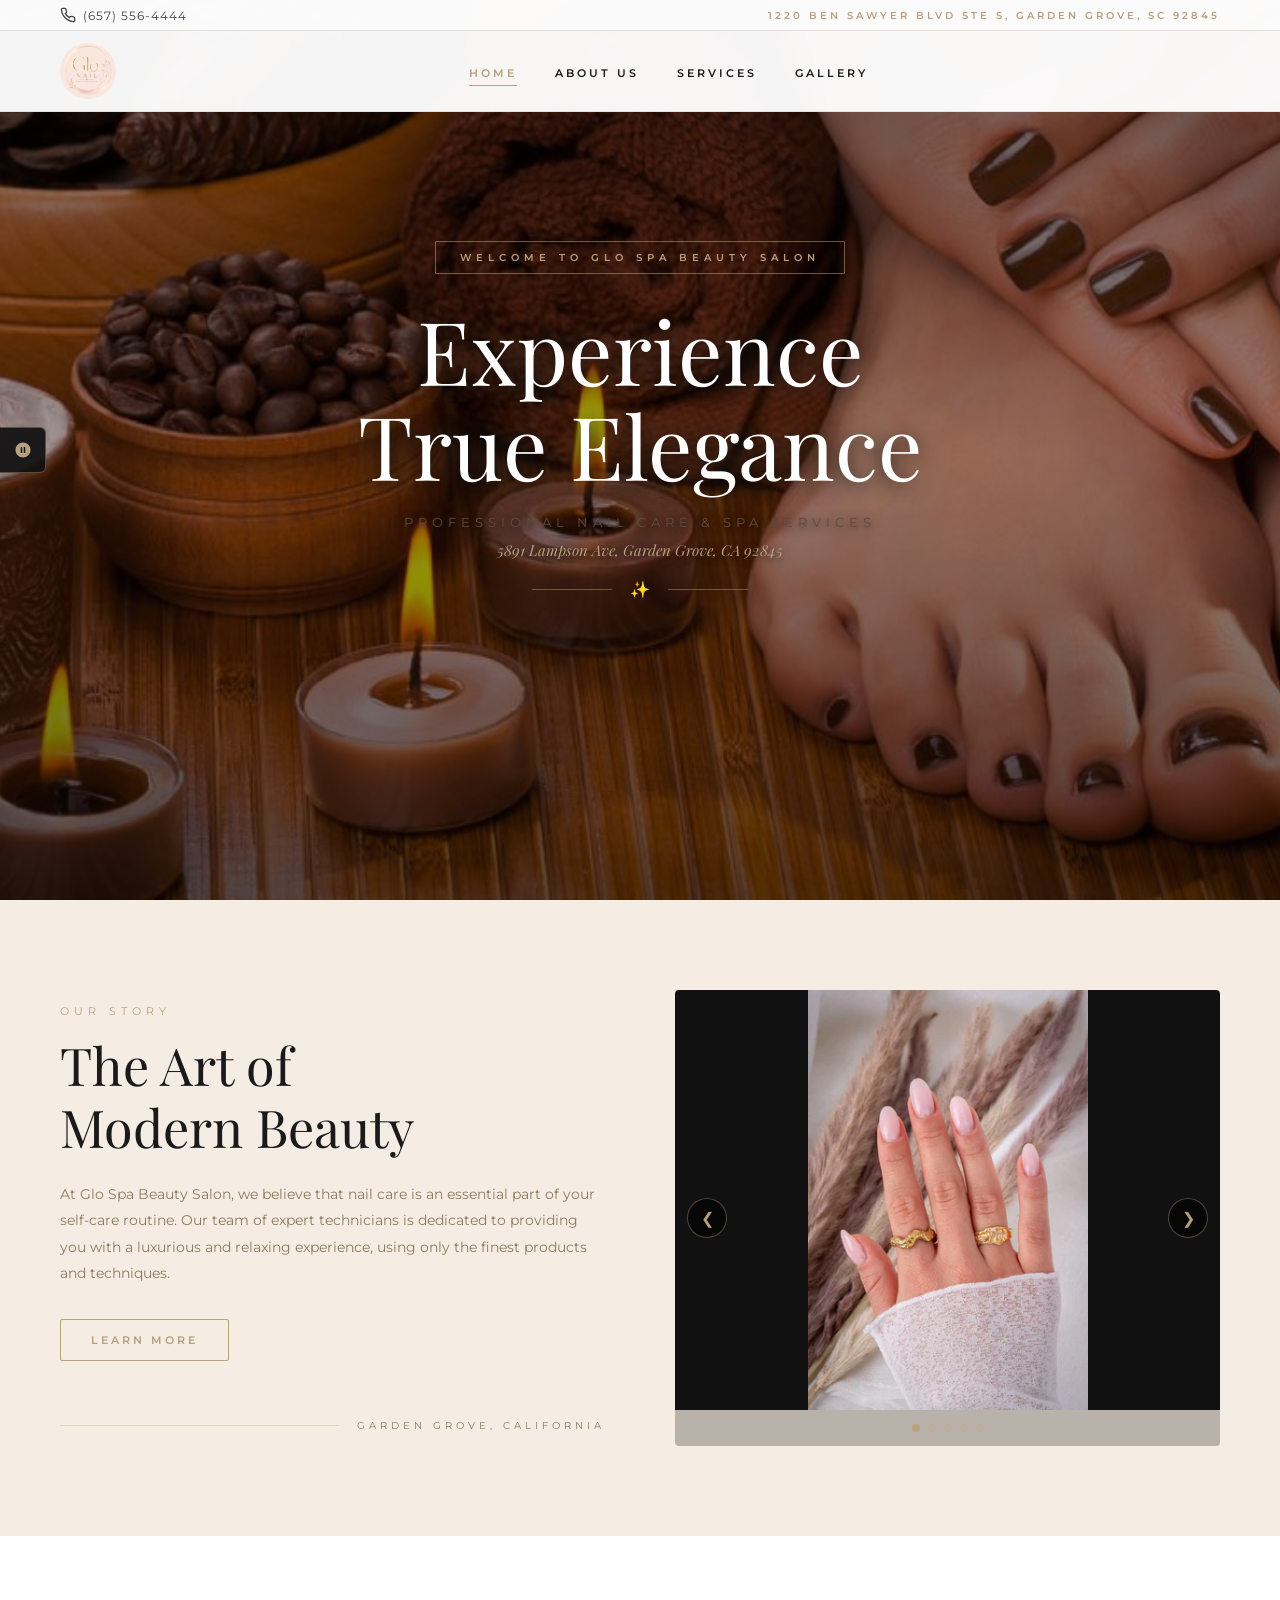
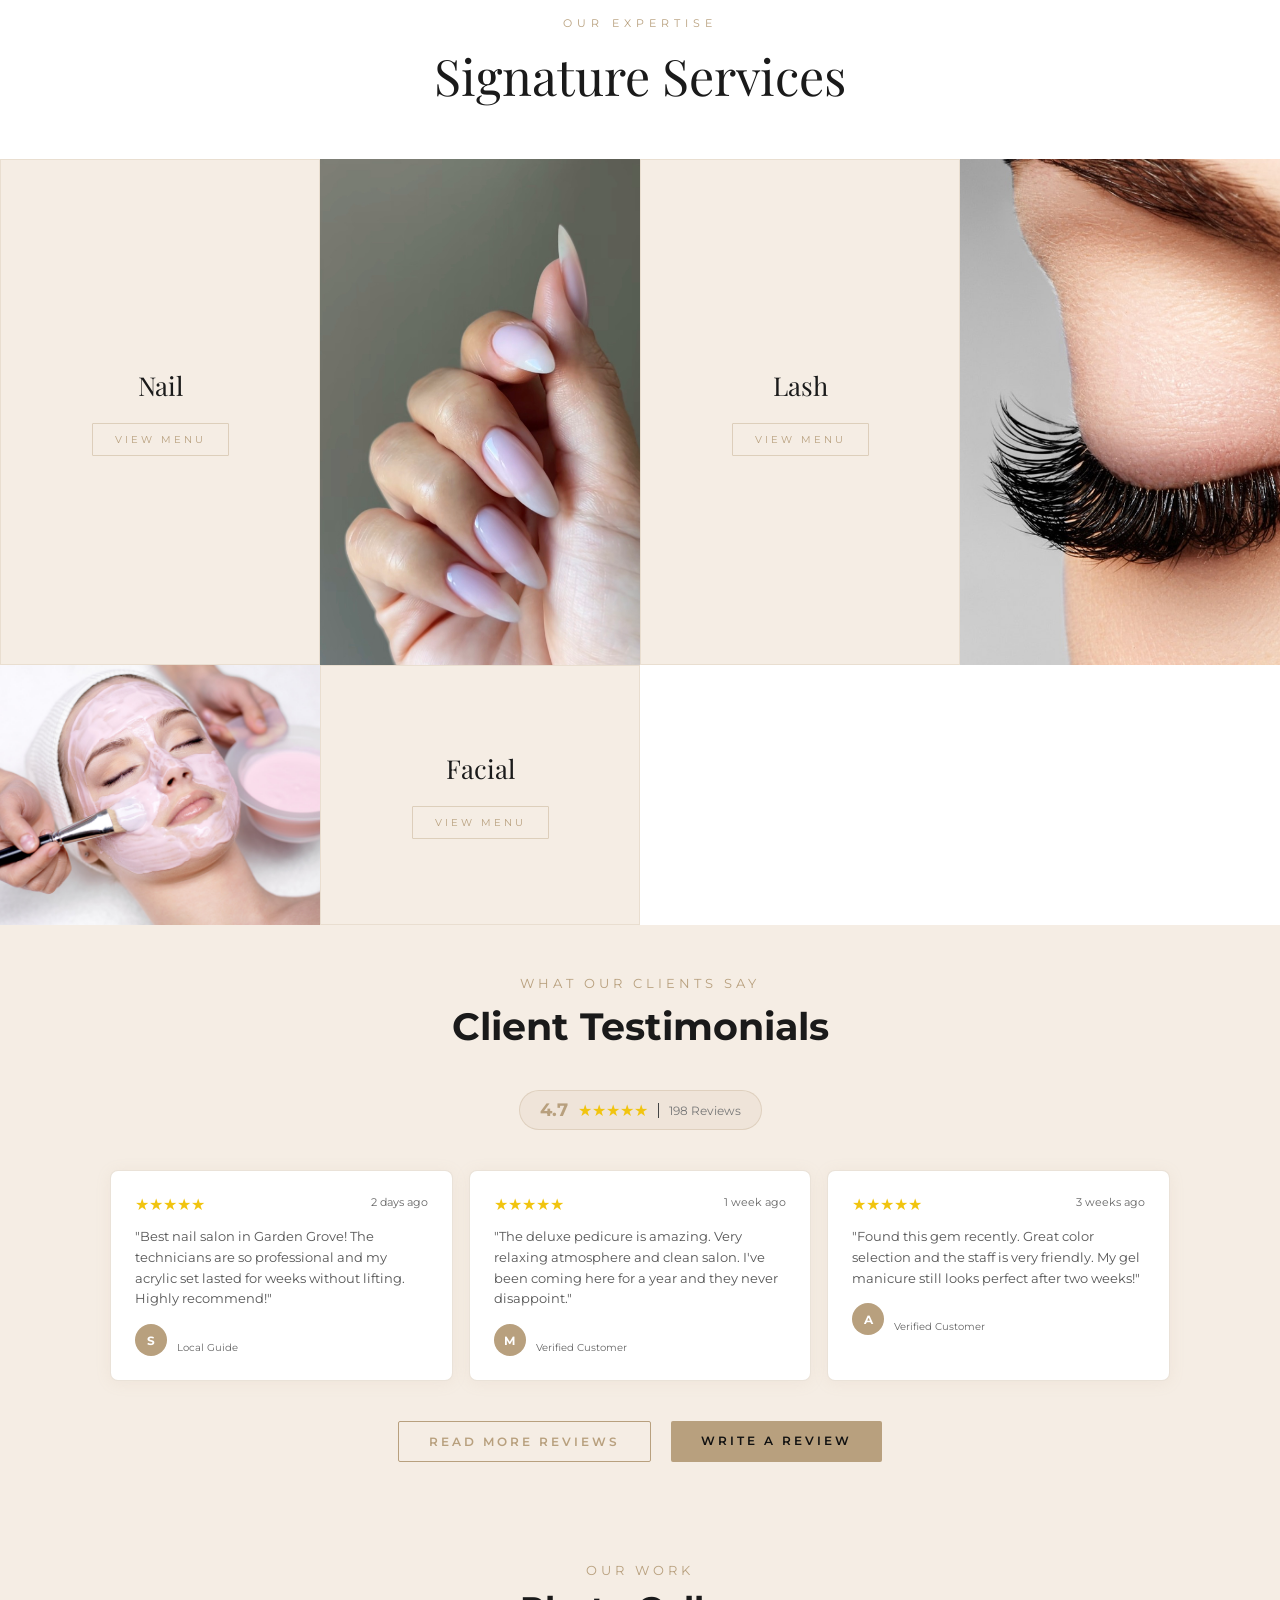
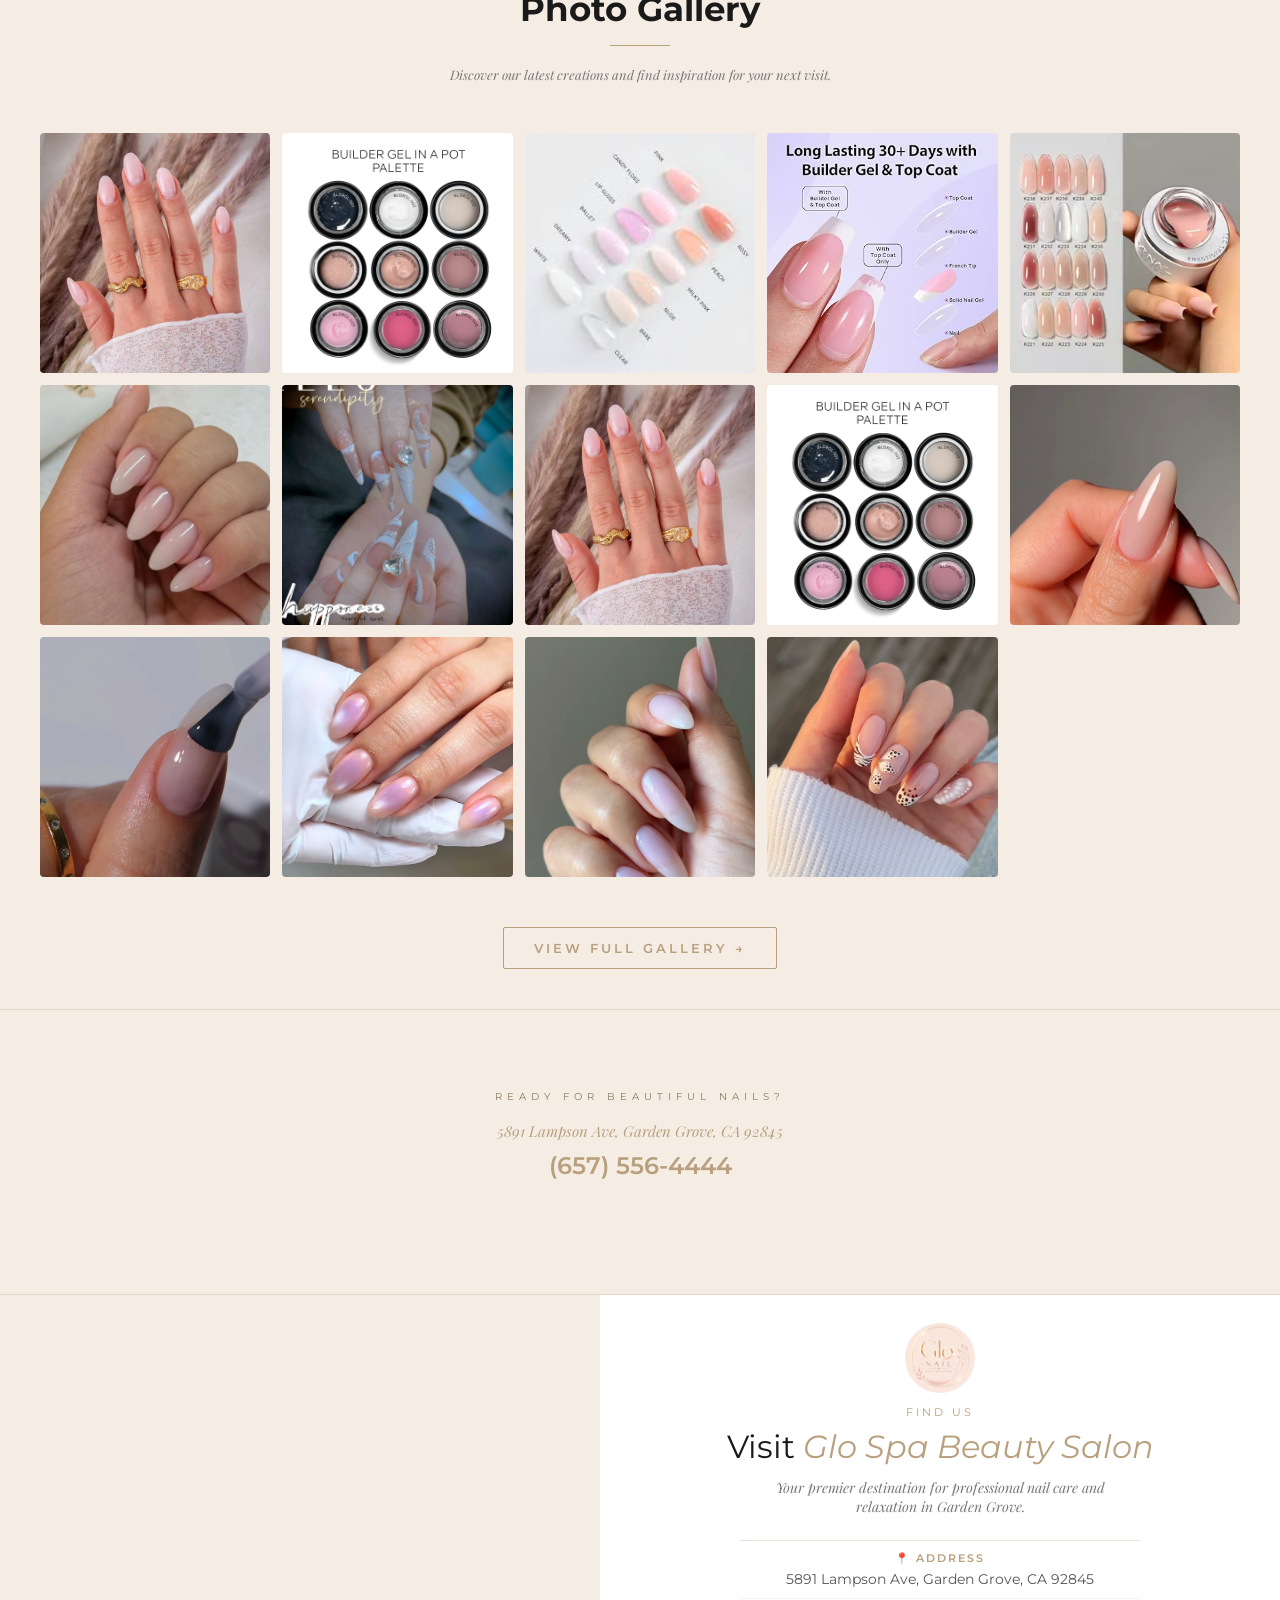
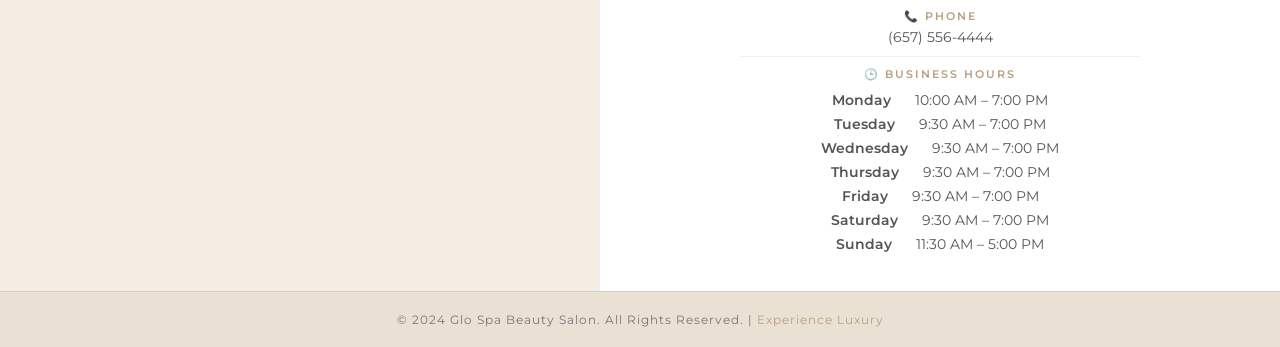
==== commit 422ae636: "Update branding to Glo Spa Beauty Salon" ====
--- a/index.html
+++ b/index.html
@@ -3,16 +3,16 @@
 <head>
     <meta charset="UTF-8">
     <meta name="viewport" content="width=device-width, initial-scale=1.0">
-    <title>Charleston Healthy Nails | Top Rated Nail Salon in Mt Pleasant, SC</title>
-    <meta name="description" content="Charleston Healthy Nails in Mt Pleasant offers premium manicures, pedicures, acrylics, and more. Experience luxury nail care with our expert technicians. Book your appointment today!">
-    <meta name="keywords" content="nail salon lakewood, manicures lakewood, pedicures lakewood, acrylic nails, gel nails, Charleston Healthy Nails, beauty salon 90715">
+    <title>Glo Spa Beauty Salon | Top Rated Nail Salon in Garden Grove, CA</title>
+    <meta name="description" content="Glo Spa Beauty Salon in Garden Grove offers premium manicures, pedicures, acrylics, and more. Experience luxury nail care with our expert technicians. Book your appointment today!">
+    <meta name="keywords" content="nail salon garden grove, manicures garden grove, pedicures garden grove, acrylic nails, gel nails, Glo Spa Beauty Salon, beauty salon 92845">
     
     <!-- Google Fonts -->
     <link href="https://fonts.googleapis.com/css2?family=Playfair+Display:ital,wght@0,400;0,500;0,600;0,700;1,400&family=Montserrat:wght@300;400;500;600&display=swap" rel="stylesheet">
     
     <!-- CSS -->
     <link rel="stylesheet" href="styles.min.css">
-    <link rel="icon" type="image/jpeg" href="logo.png">
+    <link rel="icon" type="image/jpeg" href="glo-logo.PNG">
     
     <style>
         /* Force all nav links to dark on white background */
@@ -263,13 +263,13 @@
         <div class="top-bar">
             <div class="container top-bar-inner">
                 <div class="top-contact">
-                    <a href="tel:8548587777" class="phone-link">
+                    <a href="tel:6575564444" class="phone-link">
                         <svg width="16" height="16" viewBox="0 0 24 24" fill="none" stroke="currentColor" stroke-width="2"><path d="M22 16.92v3a2 2 0 0 1-2.18 2 19.79 19.79 0 0 1-8.63-3.07 19.5 19.5 0 0 1-6-6 19.79 19.79 0 0 1-3.07-8.67A2 2 0 0 1 4.11 2h3a2 2 0 0 1 2 1.72 12.84 12.84 0 0 0 .7 2.81 2 2 0 0 1-.45 2.11L8.09 9.91a16 16 0 0 0 6 6l1.27-1.27a2 2 0 0 1 2.11-.45 12.84 12.84 0 0 0 2.81.7A2 2 0 0 1 22 16.92z"></path></svg>
-                        (854) 858-7777
+                        (657) 556-4444
                     </a>
                 </div>
                 <div class="top-cta">
-                    <span class="accent-color">1220 BEN SAWYER BLVD STE S, MT PLEASANT, SC 29464</span>
+                    <span class="accent-color">1220 BEN SAWYER BLVD STE S, GARDEN GROVE, SC 92845</span>
                 </div>
             </div>
         </div>
@@ -278,7 +278,7 @@
             <div class="container header-inner">
                 <div class="logo-area">
                     <a href="index.html" class="logo">
-                        <img src="logo.png" alt="Charleston Healthy Nails" class="logo-img">
+                        <img src="glo-logo.PNG" alt="Glo Spa Beauty Salon" class="logo-img">
                     </a>
                 </div>
 
@@ -292,7 +292,7 @@
                 </div>
 
                 <div class="header-actions">
-                    <a href="https://foranailslashesspa3332.simplepos.us/" target="_blank" class="btn btn-gold">Book Now</a>
+                    
                     <button class="mobile-menu-toggle">
                         <span></span>
                         <span></span>
@@ -312,17 +312,17 @@
         </div>
         <div class="hero-overlay"></div>
         <div class="hero-content">
-            <span class="hero-badge">Welcome to Charleston Healthy Nails</span>
+            <span class="hero-badge">Welcome to Glo Spa Beauty Salon</span>
             <h1 class="hero-title">Experience <br>True Elegance</h1>
             <p class="hero-subtitle">Professional Nail Care & Spa Services</p>
-            <p class="hero-address">1220 Ben Sawyer Blvd Ste S, Mt Pleasant, SC 29464</p>
+            <p class="hero-address">5891 Lampson Ave, Garden Grove, CA 92845</p>
             <div class="hero-divider">
                 <span class="divider-line"></span>
                 <span class="divider-icon">✨</span>
                 <span class="divider-line"></span>
             </div>
             <div style="margin-top: 40px;">
-                <a href="https://foranailslashesspa3332.simplepos.us/" target="_blank" class="btn btn-gold">Book Appointment</a>
+                
             </div>
         </div>
     </section>
@@ -333,11 +333,11 @@
             <div class="feature-text">
                 <p class="feature-subtitle">Our Story</p>
                 <h2 class="feature-heading">The Art of <br>Modern Beauty</h2>
-                <p class="feature-paragraph">At Charleston Healthy Nails, we believe that nail care is an essential part of your self-care routine. Our team of expert technicians is dedicated to providing you with a luxurious and relaxing experience, using only the finest products and techniques.</p>
+                <p class="feature-paragraph">At Glo Spa Beauty Salon, we believe that nail care is an essential part of your self-care routine. Our team of expert technicians is dedicated to providing you with a luxurious and relaxing experience, using only the finest products and techniques.</p>
                 <a href="about.html" class="btn btn-outline-gold feature-btn">Learn More</a>
                 <div class="feature-footer">
                     <span class="feature-footer-line"></span>
-                    <span class="feature-address">LAKEWOOD, CALIFORNIA</span>
+                    <span class="feature-address">GARDEN GROVE, CALIFORNIA</span>
                 </div>
             </div>
             <div class="feature-images">
@@ -347,11 +347,11 @@
                         <button class="nav-btn next-btn" onclick="moveSlider(1)">❯</button>
                     </div>
                     <div class="slider-track" id="aboutSlider">
-                        <div class="slide"><img src="builder_gel_1.webp" alt="About Charleston Healthy Nails 1"></div>
-                        <div class="slide"><img src="builder_gel_2.webp" alt="About Charleston Healthy Nails 2"></div>
-                        <div class="slide"><img src="builder_gel_3.jpeg" alt="About Charleston Healthy Nails 3"></div>
-                        <div class="slide"><img src="builder_gel_4.jpg" alt="About Charleston Healthy Nails 4"></div>
-                        <div class="slide"><img src="builder_gel_5.avif" alt="About Charleston Healthy Nails 5"></div>
+                        <div class="slide"><img src="builder_gel_1.webp" alt="About Glo Spa Beauty Salon 1"></div>
+                        <div class="slide"><img src="builder_gel_2.webp" alt="About Glo Spa Beauty Salon 2"></div>
+                        <div class="slide"><img src="builder_gel_3.jpeg" alt="About Glo Spa Beauty Salon 3"></div>
+                        <div class="slide"><img src="builder_gel_4.jpg" alt="About Glo Spa Beauty Salon 4"></div>
+                        <div class="slide"><img src="builder_gel_5.avif" alt="About Glo Spa Beauty Salon 5"></div>
                     </div>
                     <div class="slider-dots" id="sliderDots"></div>
                 </div>
@@ -372,18 +372,18 @@
                 <a href="menu.html" class="service-menu-btn">View Menu</a>
             </div>
             <div class="service-card service-photo-card">
-                <img src="IMG_0185.jpg" alt="Nail Services at Charleston Healthy Nails">
+                <img src="IMG_0185.jpg" alt="Nail Services at Glo Spa Beauty Salon">
             </div>
             <div class="service-card service-text-card">
                 <h3 class="service-name">Lash</h3>
                 <a href="menu.html" class="service-menu-btn">View Menu</a>
             </div>
             <div class="service-card service-photo-card">
-                <img src="lash-curl-chart.jpg" alt="Lash Services at Charleston Healthy Nails">
+                <img src="lash-curl-chart.jpg" alt="Lash Services at Glo Spa Beauty Salon">
             </div>
             <!-- Row 2: Facial & Head Spa -->
             <div class="service-card service-photo-card">
-                <img src="Facials_Spa-01.jpg" alt="Facial Services at Charleston Healthy Nails">
+                <img src="Facials_Spa-01.jpg" alt="Facial Services at Glo Spa Beauty Salon">
             </div>
             <div class="service-card service-text-card">
                 <h3 class="service-name">Facial</h3>
@@ -414,7 +414,7 @@
                         <span style="color: #f1c40f;">★★★★★</span>
                         <span style="color: #666; font-size: 11px;">2 days ago</span>
                     </div>
-                    <p style="color: #555555; font-size: 13px; line-height: 1.6; margin-bottom: 15px;">"Best nail salon in Mt Pleasant! The technicians are so professional and my acrylic set lasted for weeks without lifting. Highly recommend!"</p>
+                    <p style="color: #555555; font-size: 13px; line-height: 1.6; margin-bottom: 15px;">"Best nail salon in Garden Grove! The technicians are so professional and my acrylic set lasted for weeks without lifting. Highly recommend!"</p>
                     <div style="display: flex; align-items: center; gap: 10px;">
                         <div style="width: 32px; height: 32px; background: #B8A07E; border-radius: 50%; display: flex; align-items: center; justify-content: center; color: #fff; font-size: 12px; font-weight: bold;">S</div>
                         <div style="text-align: left;">
@@ -457,8 +457,8 @@
 
             <!-- Review Actions -->
             <div style="display: flex; justify-content: center; gap: 20px; flex-wrap: wrap;">
-                <a href="https://www.google.com/search?q=fora+nail+lashes+spa+lakewood#lrd=0x809ade2558853b85:0x34813c7fcc2415b9,3,,,," target="_blank" class="btn btn-outline-gold" style="padding: 12px 30px; font-size: 12px;">Read More Reviews</a>
-                <a href="https://www.google.com/search?q=fora+nail+lashes+spa+lakewood#lrd=0x809ade2558853b85:0x34813c7fcc2415b9,3,,,," target="_blank" class="btn btn-gold" style="padding: 12px 30px; font-size: 12px; color: #111;">Write A Review</a>
+                <a href="https://www.google.com/search?q=glo+spa+beauty+salon+garden+grove#lrd=0x809ade2558853b85:0x34813c7fcc2415b9,3,,,," target="_blank" class="btn btn-outline-gold" style="padding: 12px 30px; font-size: 12px;">Read More Reviews</a>
+                <a href="https://www.google.com/search?q=glo+spa+beauty+salon+garden+grove#lrd=0x809ade2558853b85:0x34813c7fcc2415b9,3,,,," target="_blank" class="btn btn-gold" style="padding: 12px 30px; font-size: 12px; color: #111;">Write A Review</a>
             </div>
         </div>
     </section>
@@ -569,10 +569,10 @@
         <div class="container">
             <div class="cta-inner">
                 <p class="cta-subtitle">READY FOR BEAUTIFUL NAILS?</p>
-                <h2 class="cta-heading" style="color: var(--primary-gold);">Book Your Appointment Today</h2>
-                <p class="cta-address" style="color: var(--primary-gold);">1220 Ben Sawyer Blvd Ste S, Mt Pleasant, SC 29464</p>
-                <a href="tel:8548587777" class="cta-phone" style="color: var(--primary-gold);">(854) 858-7777</a>
-                <a href="https://foranailslashesspa3332.simplepos.us/" target="_blank" class="btn btn-gold cta-btn">Schedule Online</a>
+                
+                <p class="cta-address" style="color: var(--primary-gold);">5891 Lampson Ave, Garden Grove, CA 92845</p>
+                <a href="tel:6575564444" class="cta-phone" style="color: var(--primary-gold);">(657) 556-4444</a>
+                
             </div>
         </div>
     </section>
@@ -582,7 +582,7 @@
         <div class="footer-container" style="display: flex; flex-wrap: wrap; min-height: 320px;">
             <!-- Left: Map -->
             <div class="footer-map-container" style="flex: 1; min-width: 300px; min-height: 320px;">
-                <iframe src="https://www.google.com/maps/embed?pb=!1m18!1m12!1m3!1d3353.6496336306013!2d-79.8599915!3d32.7955951!2m3!1f0!2f0!3f0!3m2!1i1024!2i768!4f13.1!3m3!1m2!1s0x88fe709fe0f11a43%3A0xc3ec5dc780d6b63d!2s1220%20Ben%20Sawyer%20Blvd%20Suite%20S%2C%20Mt%20Pleasant%2C%20SC%2029464!5e0!3m2!1sen!2sus!4v1712800000000!5m2!1sen!2sus" width="100%" height="100%" style="border:0;" allowfullscreen="" loading="lazy"></iframe>
+                <iframe src="https://www.google.com/maps/embed?pb=!1m18!1m12!1m3!1d3353.6496336306013!2d-79.8599915!3d32.7955951!2m3!1f0!2f0!3f0!3m2!1i1024!2i768!4f13.1!3m3!1m2!1s0x88fe709fe0f11a43%3A0xc3ec5dc780d6b63d!2s1220%20Ben%20Sawyer%20Blvd%20Suite%20S%2C%20Mt%20Pleasant%2C%20SC%2092845!5e0!3m2!1sen!2sus!4v1712800000000!5m2!1sen!2sus" width="100%" height="100%" style="border:0;" allowfullscreen="" loading="lazy"></iframe>
             </div>
 
             <!-- Right: Info -->
@@ -590,24 +590,24 @@
 
                 <div style="margin-bottom: 12px;">
                     <a href="index.html" class="logo">
-                        <img src="logo.png" alt="Charleston Healthy Nails" class="logo-img footer-logo-img">
+                        <img src="glo-logo.PNG" alt="Glo Spa Beauty Salon" class="logo-img footer-logo-img">
                     </a>
                 </div>
 
                 <p style="color: var(--primary-gold); font-size: 11px; letter-spacing: 3px; text-transform: uppercase; margin-bottom: 8px;">Find Us</p>
-                <h2 style="color: #1a1a1a; font-size: 32px; margin-bottom: 12px; font-weight: 400;">Visit <span style="color: var(--primary-gold); font-style: italic;">Charleston Healthy Nails</span></h2>
-                <p style="color: #777777; font-family: var(--font-heading); font-style: italic; font-size: 14px; margin-bottom: 24px; max-width: 380px;">Your premier destination for professional nail care and relaxation in Mt Pleasant.</p>
+                <h2 style="color: #1a1a1a; font-size: 32px; margin-bottom: 12px; font-weight: 400;">Visit <span style="color: var(--primary-gold); font-style: italic;">Glo Spa Beauty Salon</span></h2>
+                <p style="color: #777777; font-family: var(--font-heading); font-style: italic; font-size: 14px; margin-bottom: 24px; max-width: 380px;">Your premier destination for professional nail care and relaxation in Garden Grove.</p>
 
                 <div style="width: 100%; max-width: 400px;">
                     <!-- Address -->
                     <div style="padding: 10px 0; border-top: 1px solid rgba(184,160,126,0.3);">
                         <span style="display: block; font-size: 11px; color: var(--primary-gold); letter-spacing: 2px; text-transform: uppercase; margin-bottom: 4px; font-weight: 600;">📍 Address</span>
-                        <a href="https://maps.app.goo.gl/YourGoogleMapsLink" target="_blank" style="font-size: 14px; color: #555555;">1220 Ben Sawyer Blvd Ste S, Mt Pleasant, SC 29464</a>
+                        <a href="https://www.google.com/maps/search/?api=1&query=Glo+Spa+Beauty+Salon+5891+Lampson+Ave+Garden+Grove+CA+92845" target="_blank" style="font-size: 14px; color: #555555;">5891 Lampson Ave, Garden Grove, CA 92845</a>
                     </div>
                     <!-- Phone -->
                     <div style="padding: 10px 0; border-top: 1px solid rgba(184,160,126,0.15);">
                         <span style="display: block; font-size: 11px; color: var(--primary-gold); letter-spacing: 2px; text-transform: uppercase; margin-bottom: 4px; font-weight: 600;">📞 Phone</span>
-                        <a href="tel:8548587777" style="font-size: 14px; color: #555555;">(854) 858-7777</a>
+                        <a href="tel:6575564444" style="font-size: 14px; color: #555555;">(657) 556-4444</a>
                     </div>
                     <!-- Hours -->
                     <div style="padding: 10px 0; border-top: 1px solid rgba(184,160,126,0.15);">
@@ -647,7 +647,7 @@
             </div>
         </div>
         <div class="footer-bottom">
-            <p>&copy; 2024 Charleston Healthy Nails. All Rights Reserved. | <span style="color: var(--primary-gold);">Experience Luxury</span></p>
+            <p>&copy; 2024 Glo Spa Beauty Salon. All Rights Reserved. | <span style="color: var(--primary-gold);">Experience Luxury</span></p>
         </div>
     </footer>
 
@@ -658,16 +658,7 @@
         </a>
     </div>
 
-    <!-- Floating Book Now (Right Edge) -->
-    <div class="floating-book">
-        <a href="https://foranailslashesspa3332.simplepos.us/" target="_blank" class="float-book-btn" aria-label="Book Appointment">
-            <svg viewBox="0 0 24 24" xmlns="http://www.w3.org/2000/svg"><rect x="3" y="4" width="18" height="18" rx="2" ry="2"/><line x1="16" y1="2" x2="16" y2="6" stroke="#1a1a1a" stroke-width="2" stroke-linecap="round"/><line x1="8" y1="2" x2="8" y2="6" stroke="#1a1a1a" stroke-width="2" stroke-linecap="round"/><line x1="3" y1="10" x2="21" y2="10" stroke="#1a1a1a" stroke-width="2"/></svg>
-            <span>Book Now</span>
-        </a>
-        <a href="tel:8548587777" class="float-call-btn" aria-label="Call Us">
-            <svg viewBox="0 0 24 24" xmlns="http://www.w3.org/2000/svg"><path d="M22 16.92v3a2 2 0 0 1-2.18 2 19.79 19.79 0 0 1-8.63-3.07A19.5 19.5 0 0 1 4.11 12a19.79 19.79 0 0 1-3.07-8.67A2 2 0 0 1 3 1.11h3a2 2 0 0 1 2 1.72c.127.96.361 1.903.7 2.81a2 2 0 0 1-.45 2.11L7.09 8.91a16 16 0 0 0 6 6l1.27-1.27a2 2 0 0 1 2.11-.45c.907.339 1.85.573 2.81.7A2 2 0 0 1 21 16h.92z"/></svg>
-        </a>
-    </div>
+    
 
     <!-- Lightbox -->
     <div id="lightbox">
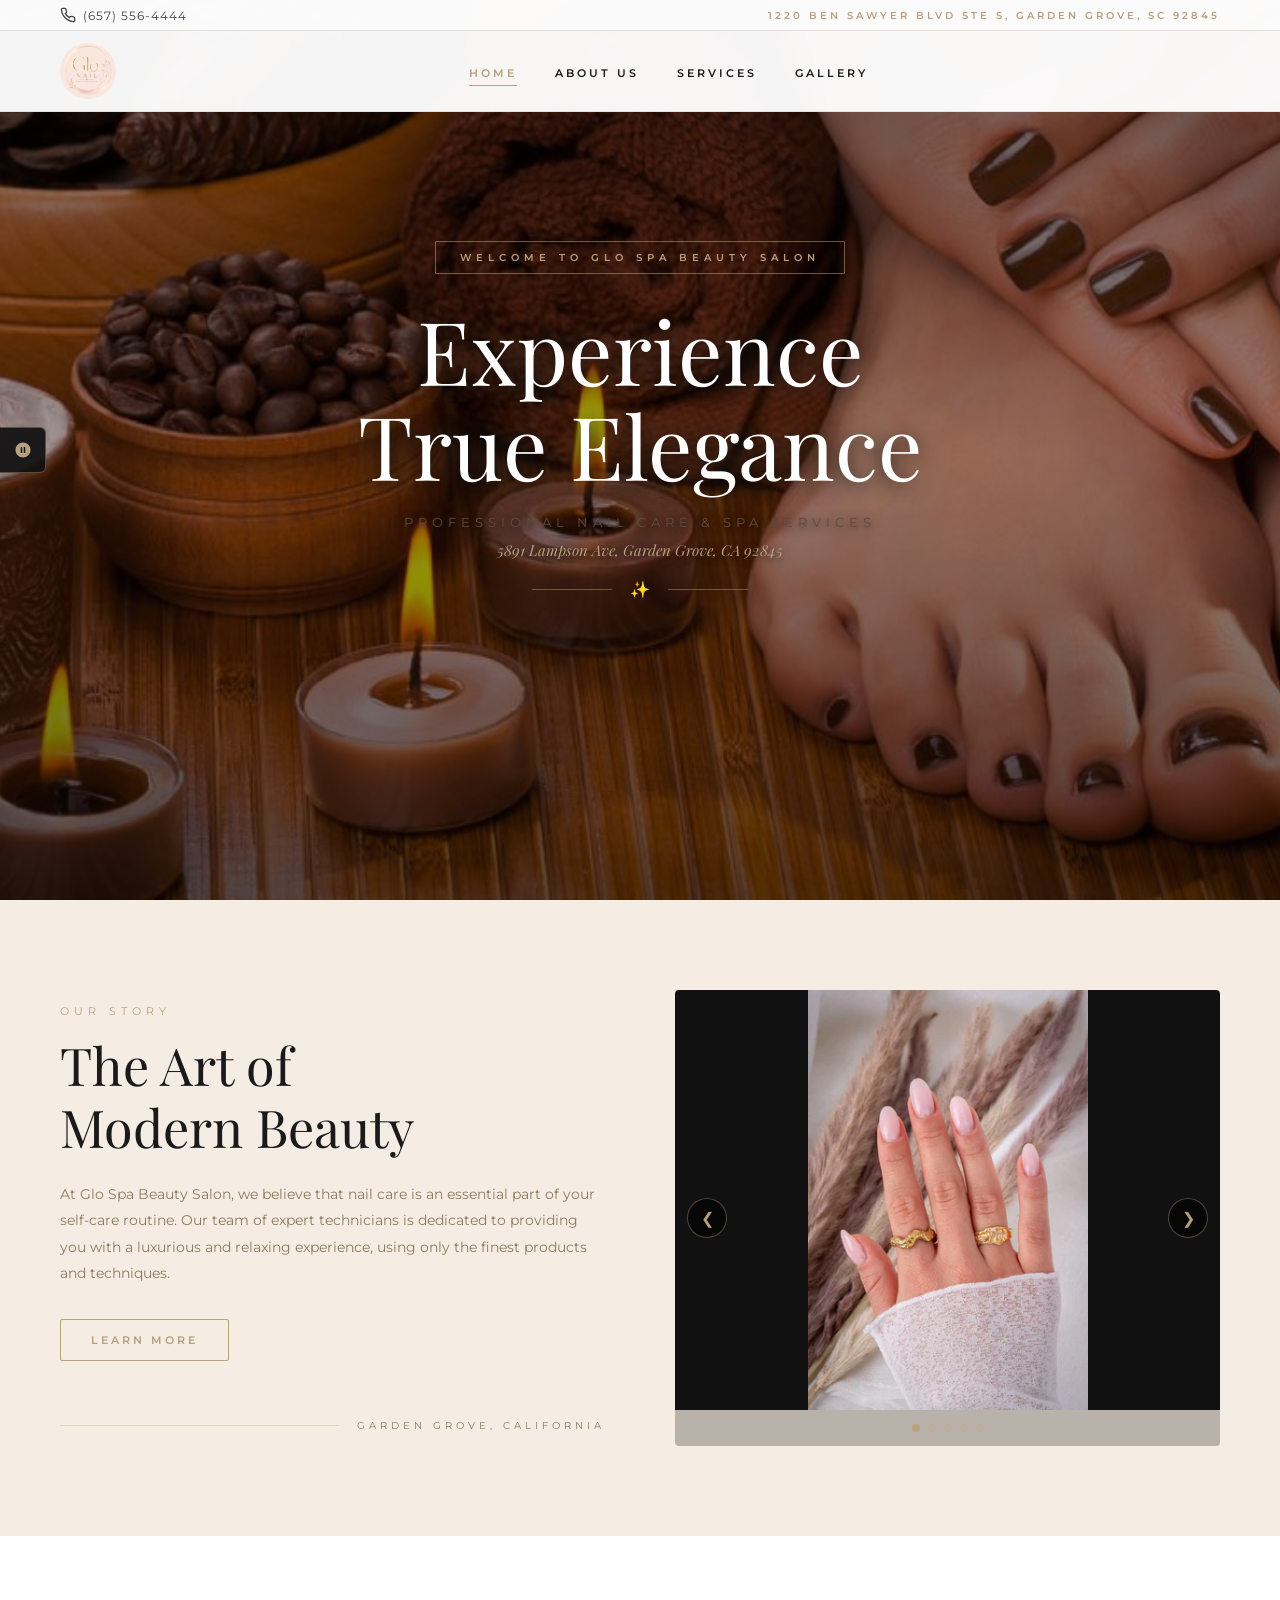
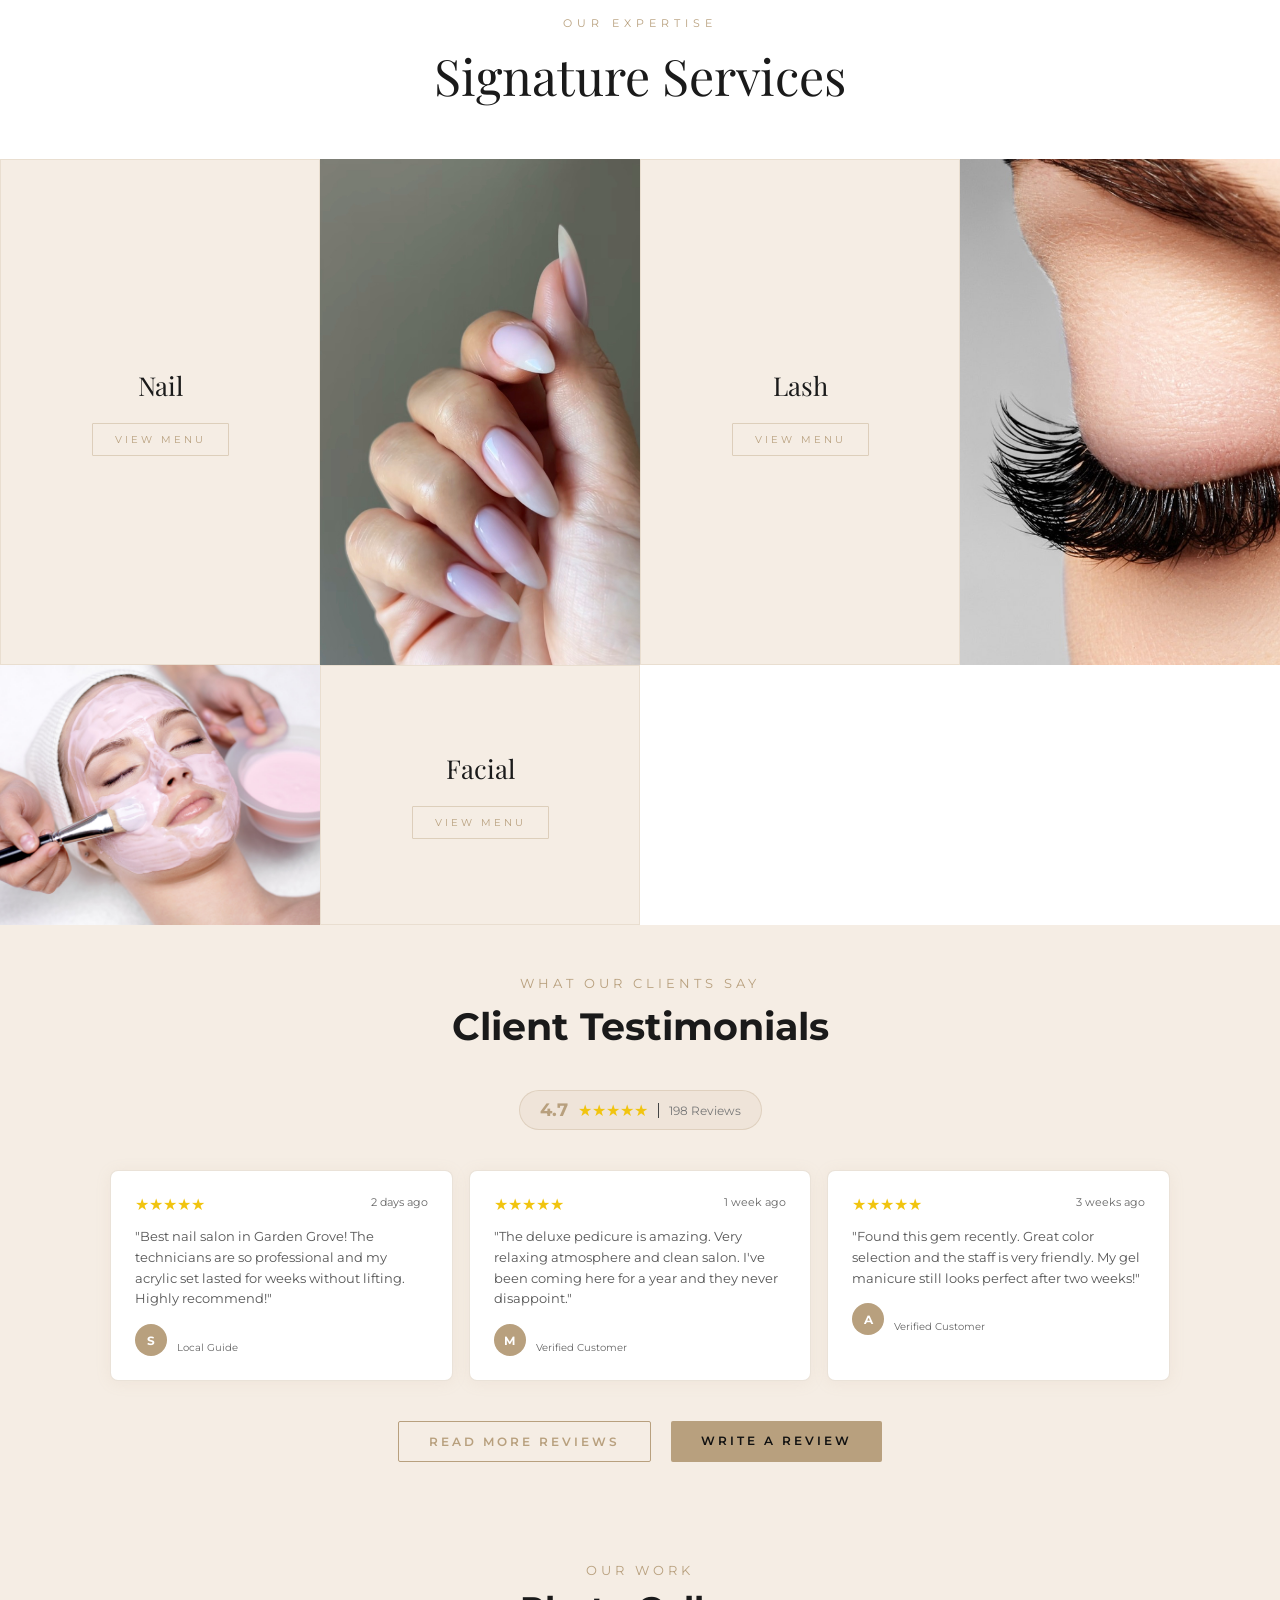
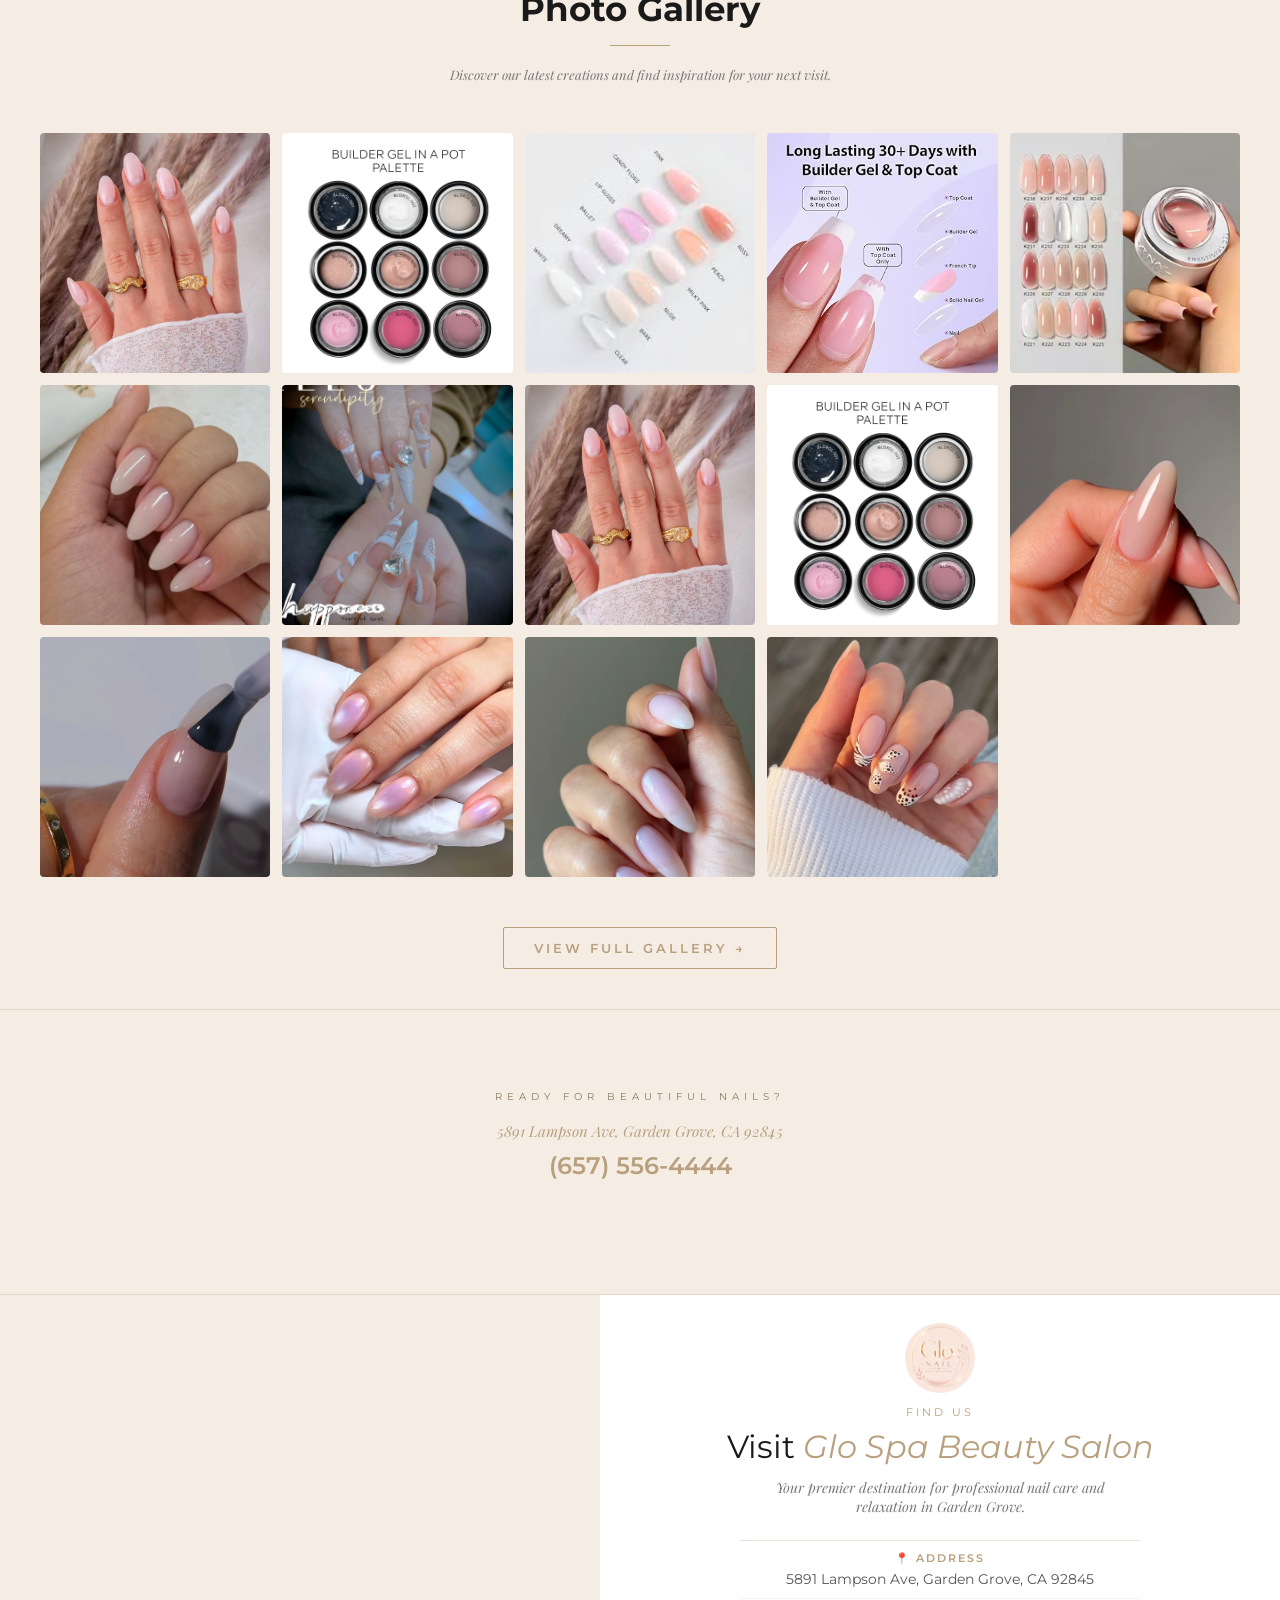
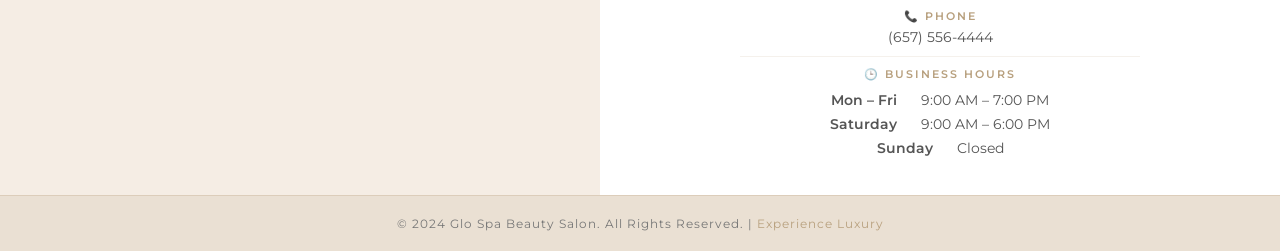
==== commit e83cedb0: "Update working hours" ====
--- a/index.html
+++ b/index.html
@@ -614,32 +614,16 @@
                         <span style="display: block; font-size: 11px; color: var(--primary-gold); letter-spacing: 2px; text-transform: uppercase; margin-bottom: 10px; font-weight: 600;">🕒 Business Hours</span>
                         <div style="display: flex; flex-direction: column; align-items: center; gap: 6px;">
                             <div style="display: flex; justify-content: center; gap: 24px; font-size: 14px; color: #555555; width: 100%;">
-                                <span style="font-weight: 600;">Monday</span>
-                                <span>10:00 AM – 7:00 PM</span>
-                            </div>
-                            <div style="display: flex; justify-content: center; gap: 24px; font-size: 14px; color: #555555; width: 100%;">
-                                <span style="font-weight: 600;">Tuesday</span>
-                                <span>9:30 AM – 7:00 PM</span>
-                            </div>
-                            <div style="display: flex; justify-content: center; gap: 24px; font-size: 14px; color: #555555; width: 100%;">
-                                <span style="font-weight: 600;">Wednesday</span>
-                                <span>9:30 AM – 7:00 PM</span>
-                            </div>
-                            <div style="display: flex; justify-content: center; gap: 24px; font-size: 14px; color: #555555; width: 100%;">
-                                <span style="font-weight: 600;">Thursday</span>
-                                <span>9:30 AM – 7:00 PM</span>
-                            </div>
-                            <div style="display: flex; justify-content: center; gap: 24px; font-size: 14px; color: #555555; width: 100%;">
-                                <span style="font-weight: 600;">Friday</span>
-                                <span>9:30 AM – 7:00 PM</span>
+                                <span style="font-weight: 600;">Mon – Fri</span>
+                                <span>9:00 AM – 7:00 PM</span>
                             </div>
                             <div style="display: flex; justify-content: center; gap: 24px; font-size: 14px; color: #555555; width: 100%;">
                                 <span style="font-weight: 600;">Saturday</span>
-                                <span>9:30 AM – 7:00 PM</span>
+                                <span>9:00 AM – 6:00 PM</span>
                             </div>
                             <div style="display: flex; justify-content: center; gap: 24px; font-size: 14px; color: #555555; width: 100%;">
                                 <span style="font-weight: 600;">Sunday</span>
-                                <span>11:30 AM – 5:00 PM</span>
+                                <span>Closed</span>
                             </div>
                         </div>
                     </div>
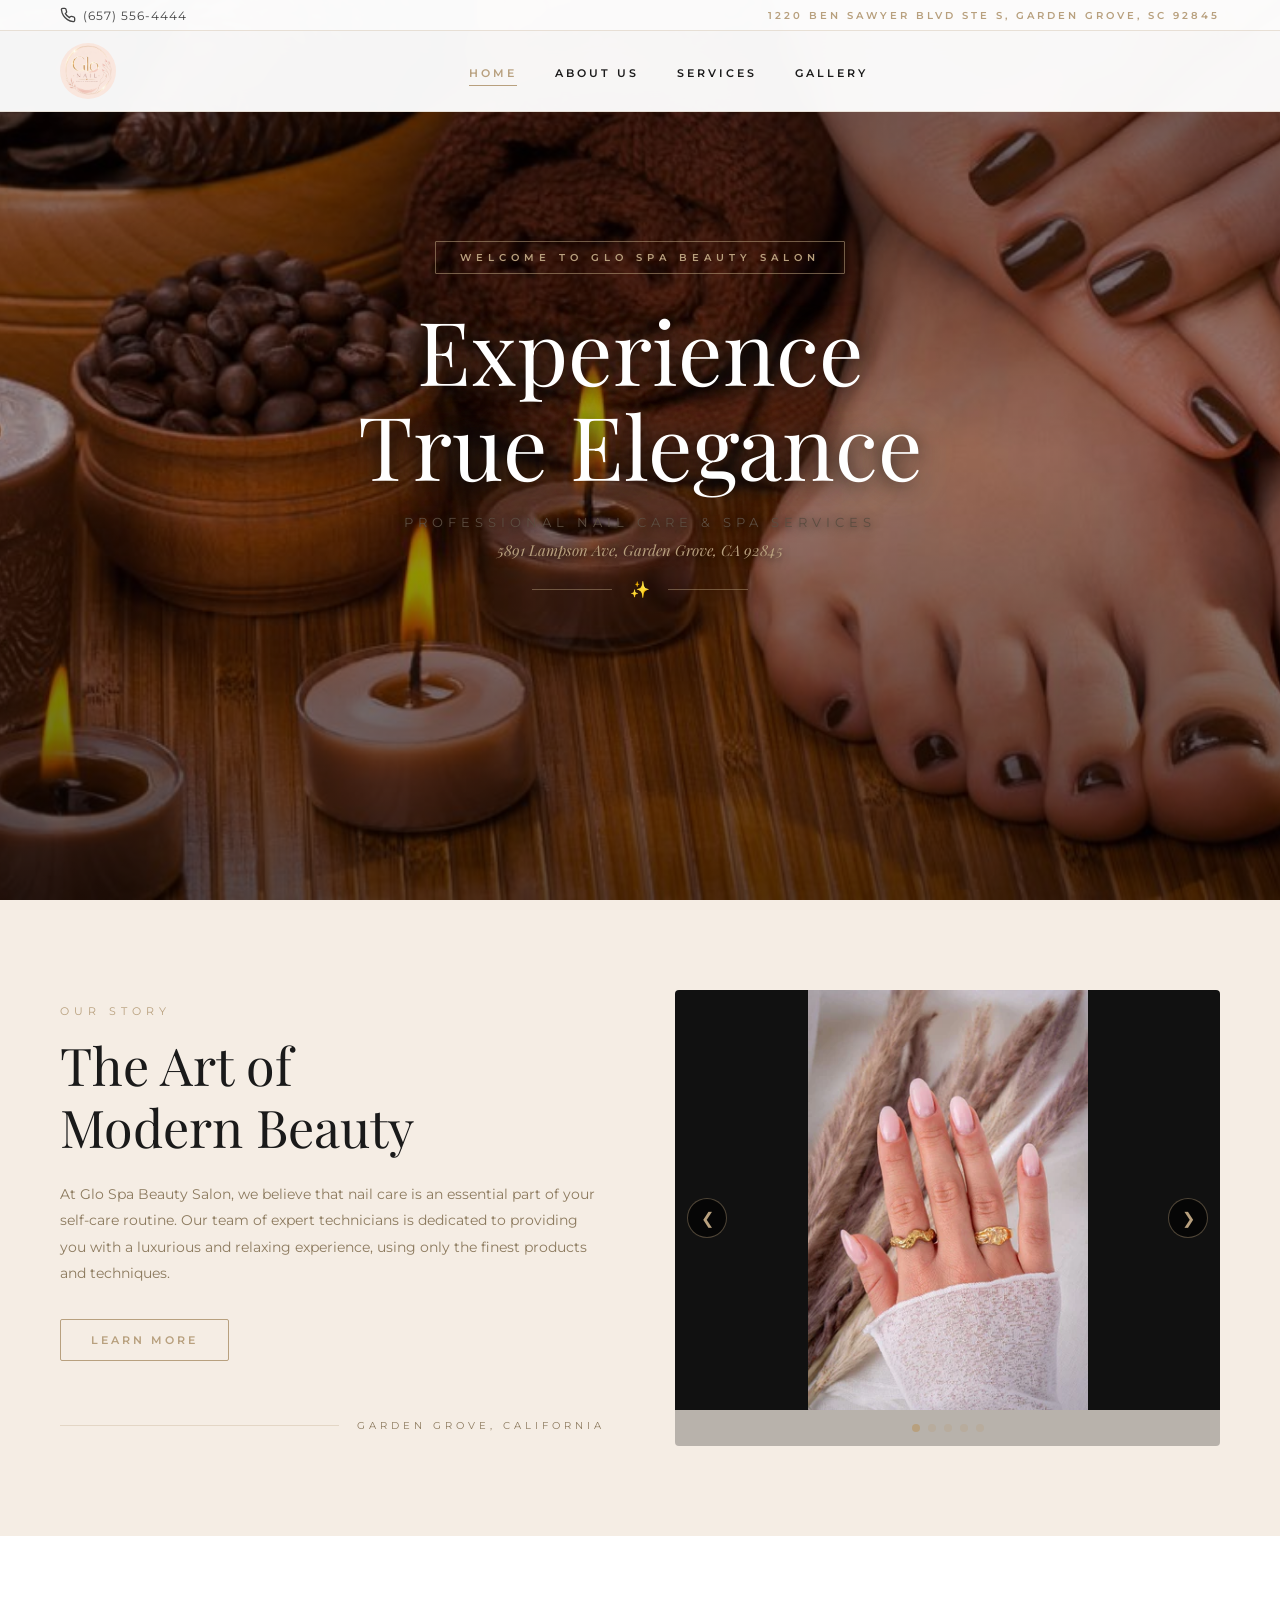
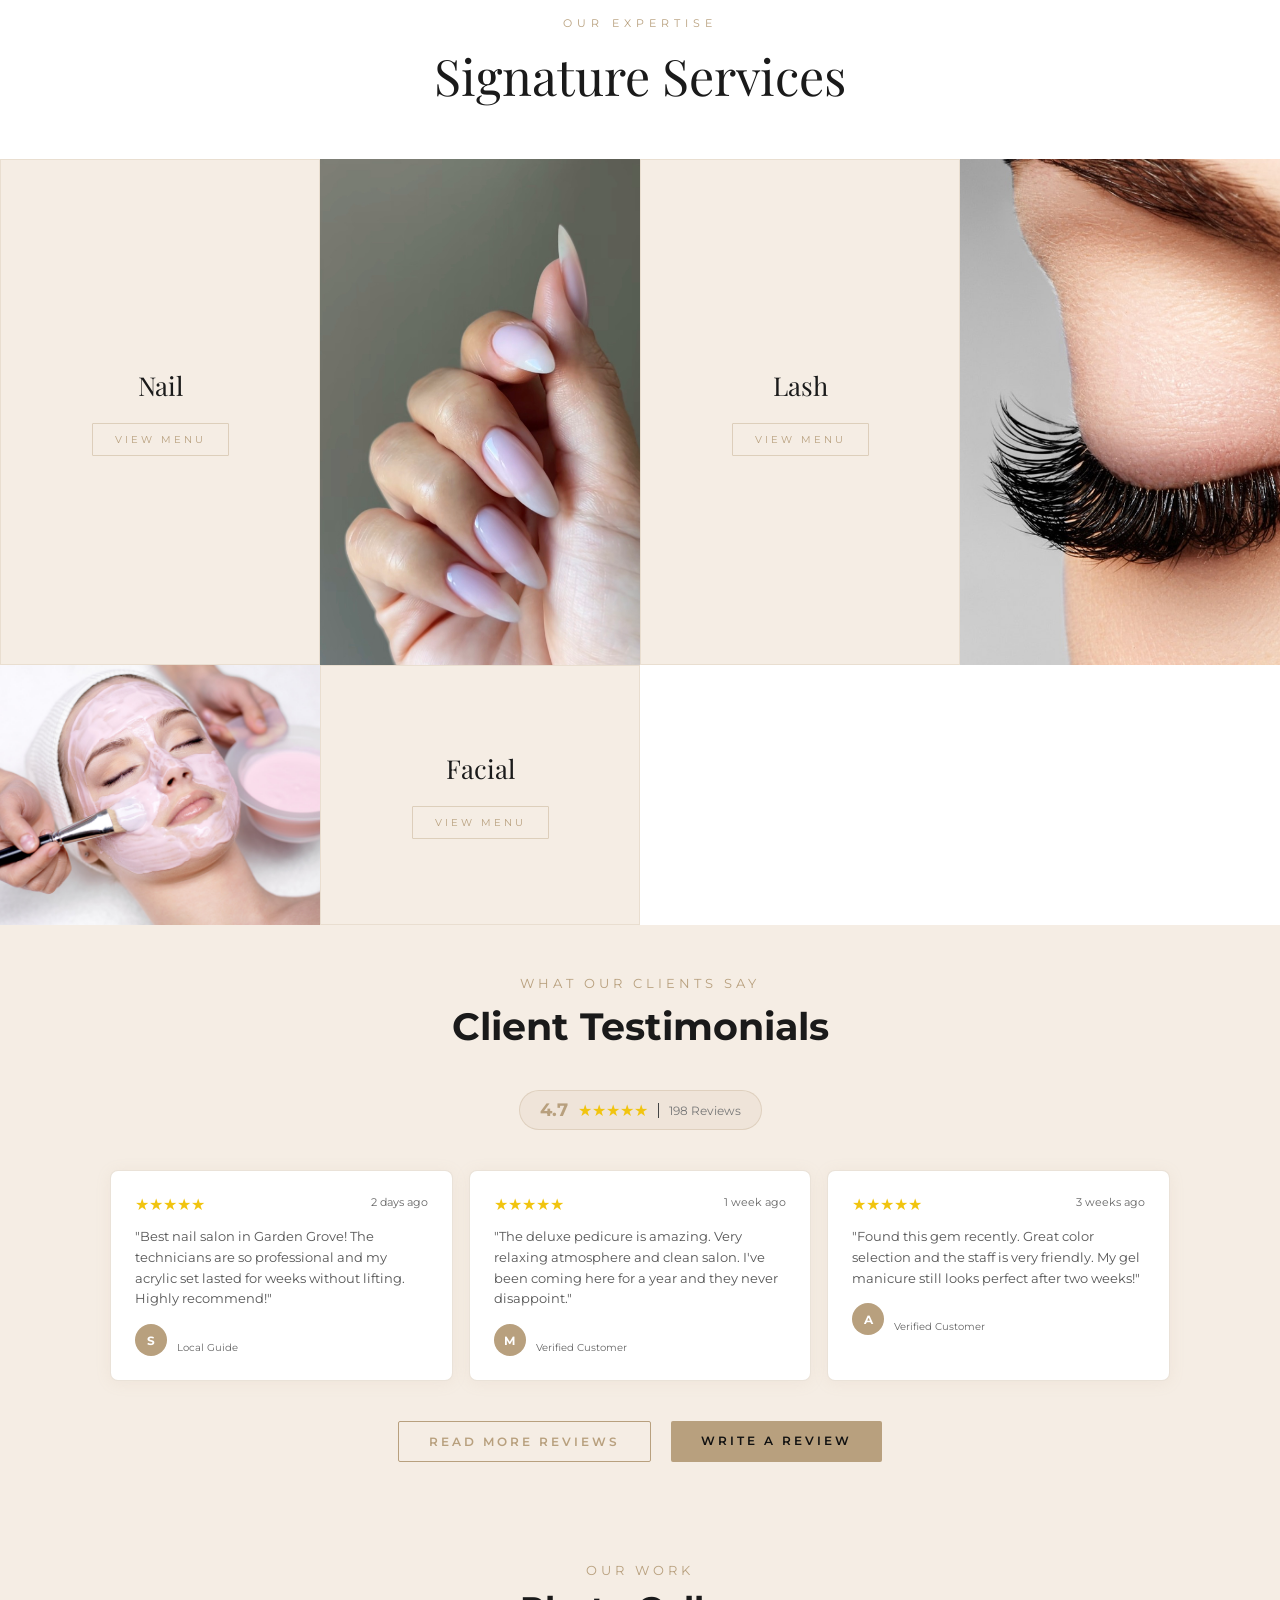
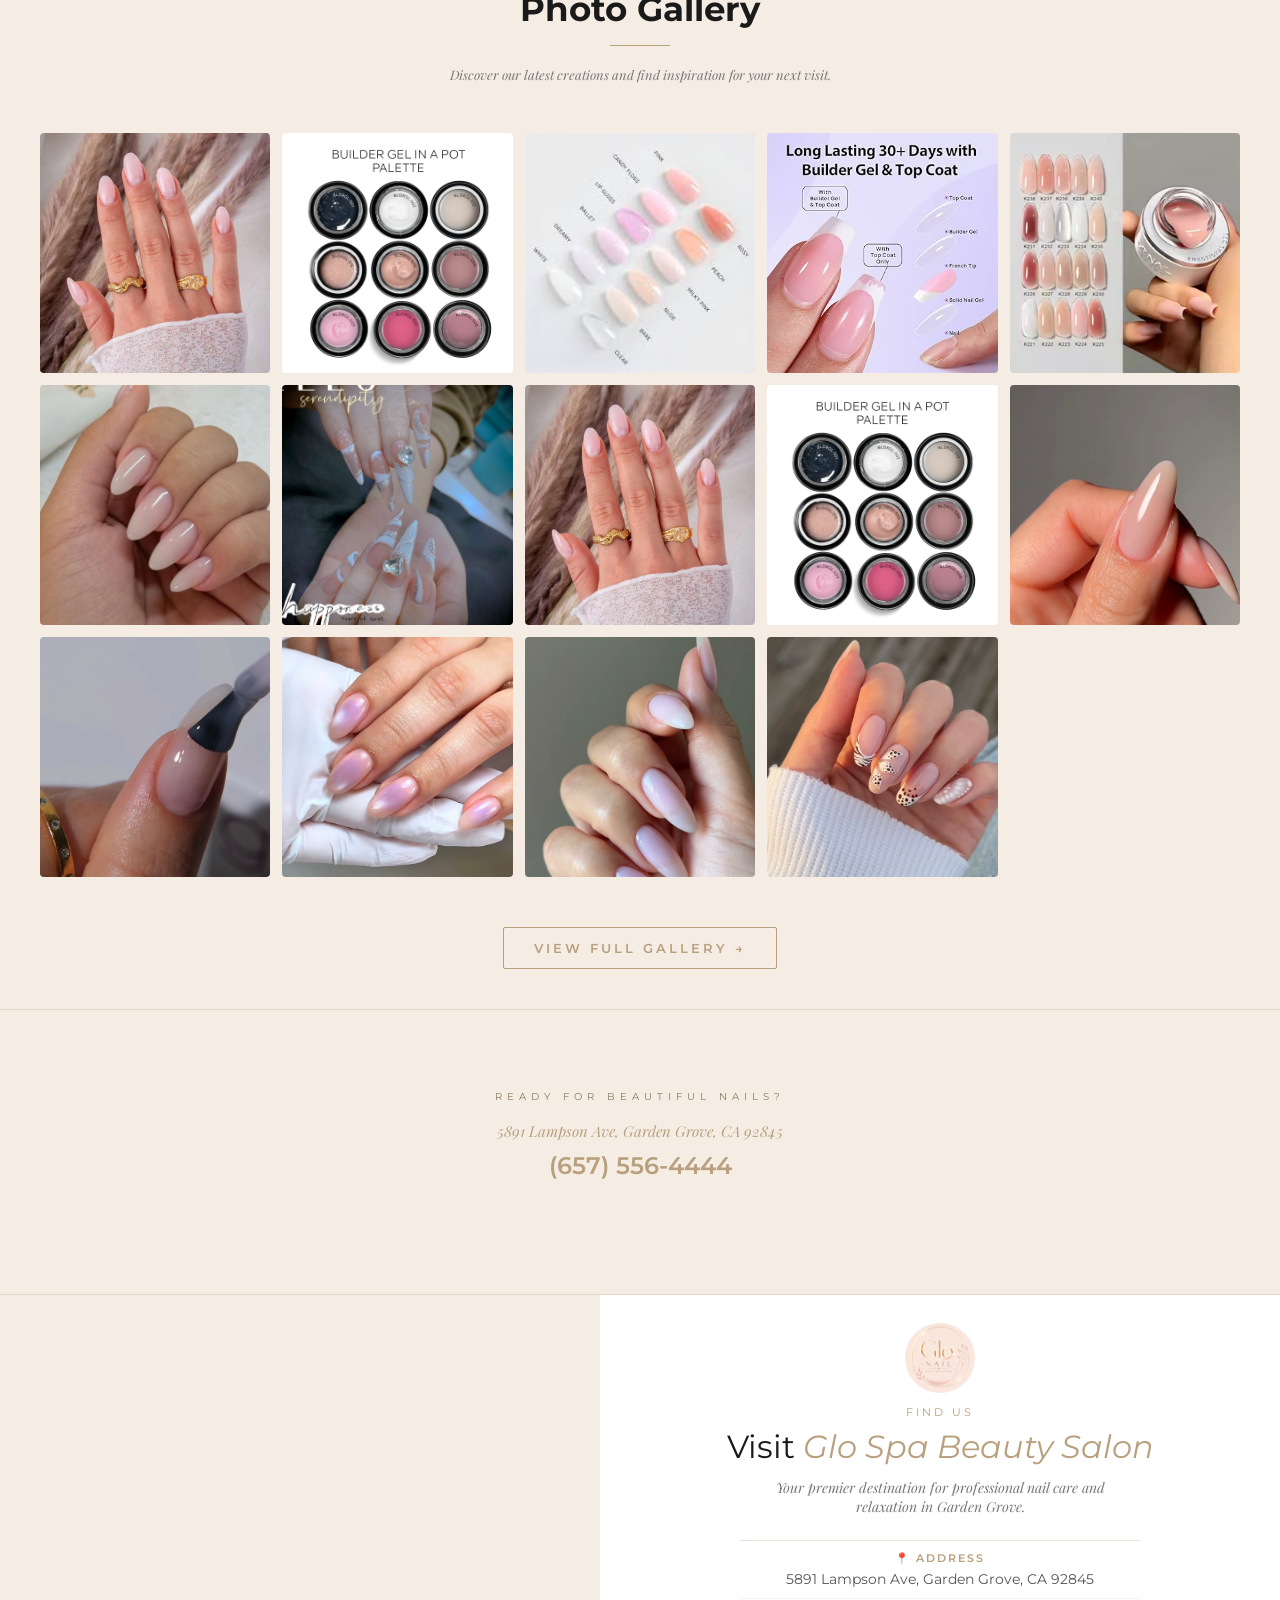
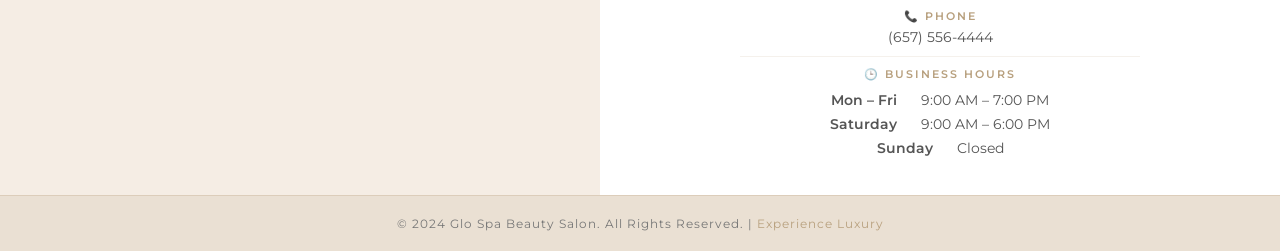
==== commit 2595e570: "Remove Yelp link" ====
--- a/index.html
+++ b/index.html
@@ -636,10 +636,7 @@
     </footer>
 
     <!-- Floating Social Tabs (Left) with SVG Icons -->
-    <div class="floating-social">
-        <a href="https://www.yelp.com/biz/v-i-p-nails-and-spa-citrus-heights-citrus-heights" target="_blank" class="social-tab" title="Yelp" aria-label="Yelp">
-            <svg viewBox="0 0 24 24" xmlns="http://www.w3.org/2000/svg"><path d="M12 2C6.48 2 2 6.48 2 12s4.48 10 10 10 10-4.48 10-10S17.52 2 12 2zm-1 14H9V8h2v8zm4 0h-2V8h2v8z"/></svg>
-        </a>
+    <div class="floating-social" style="display: none;">
     </div>
 
     
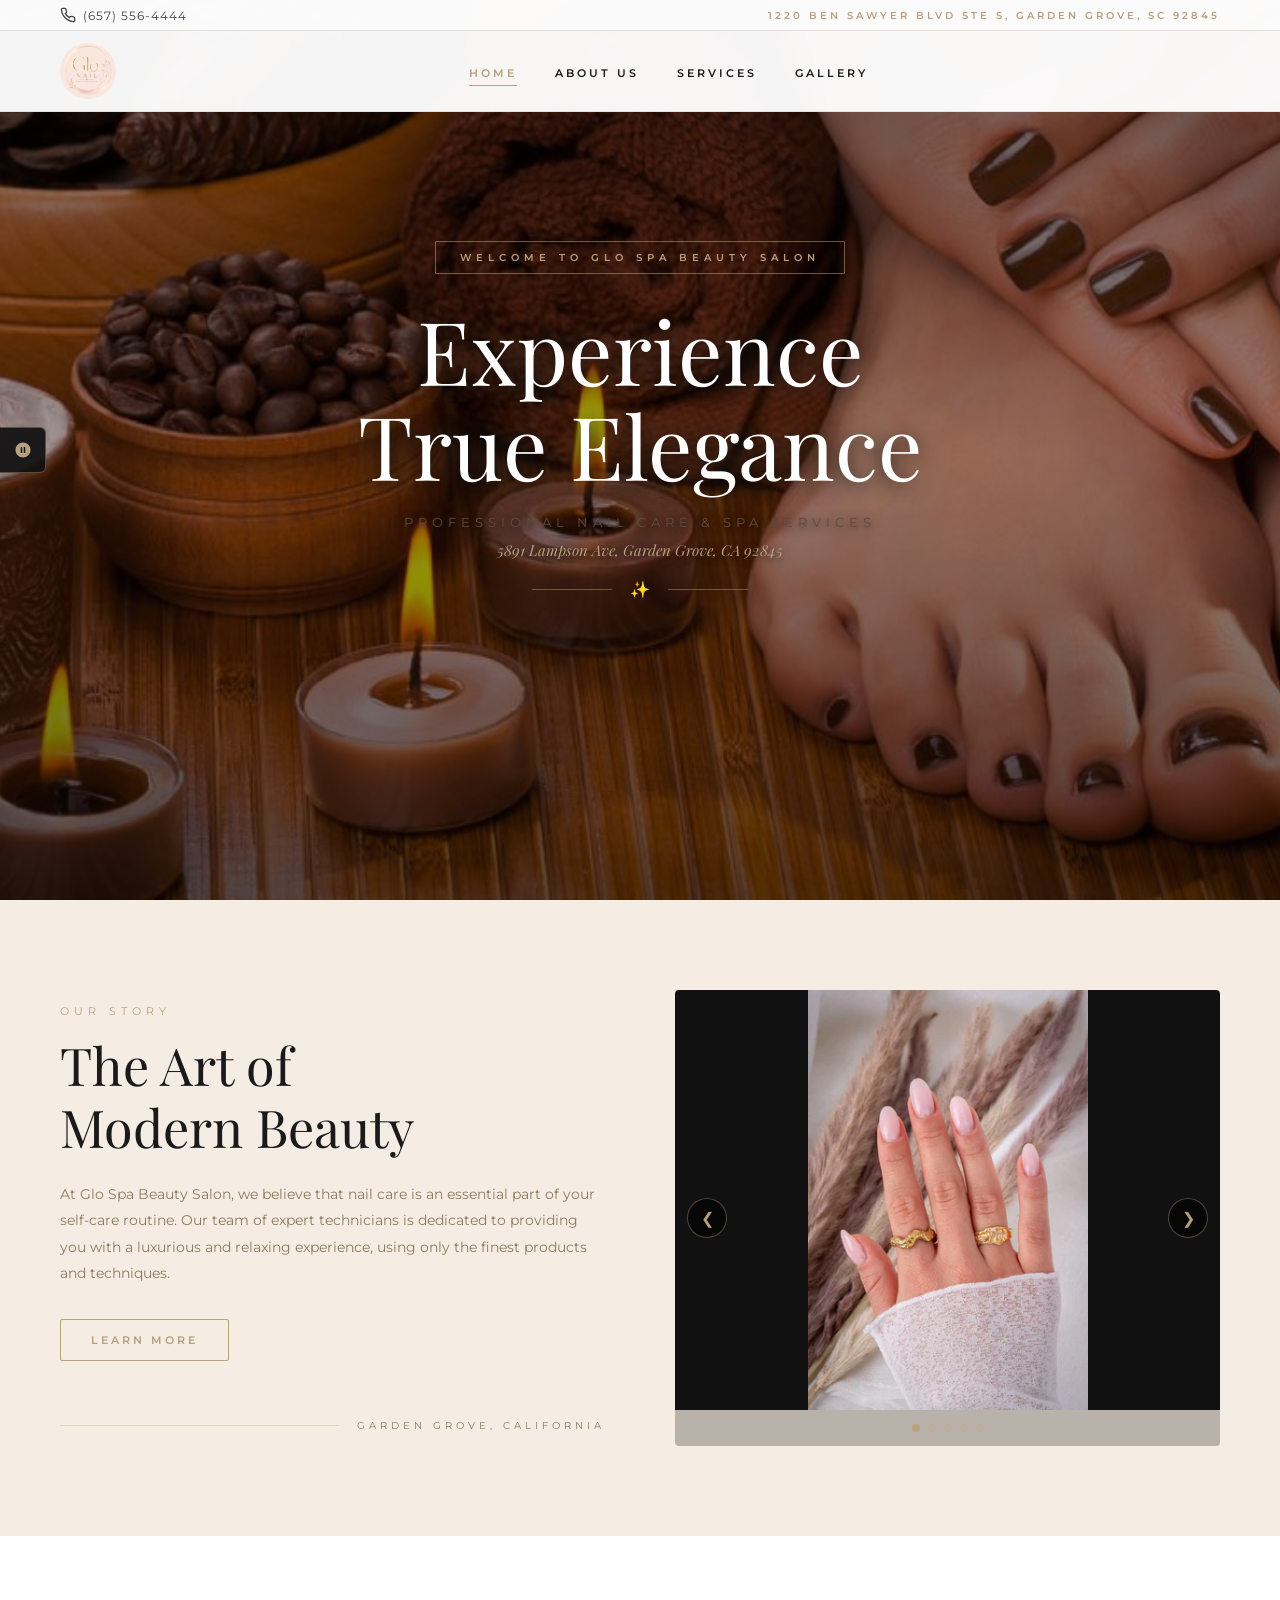
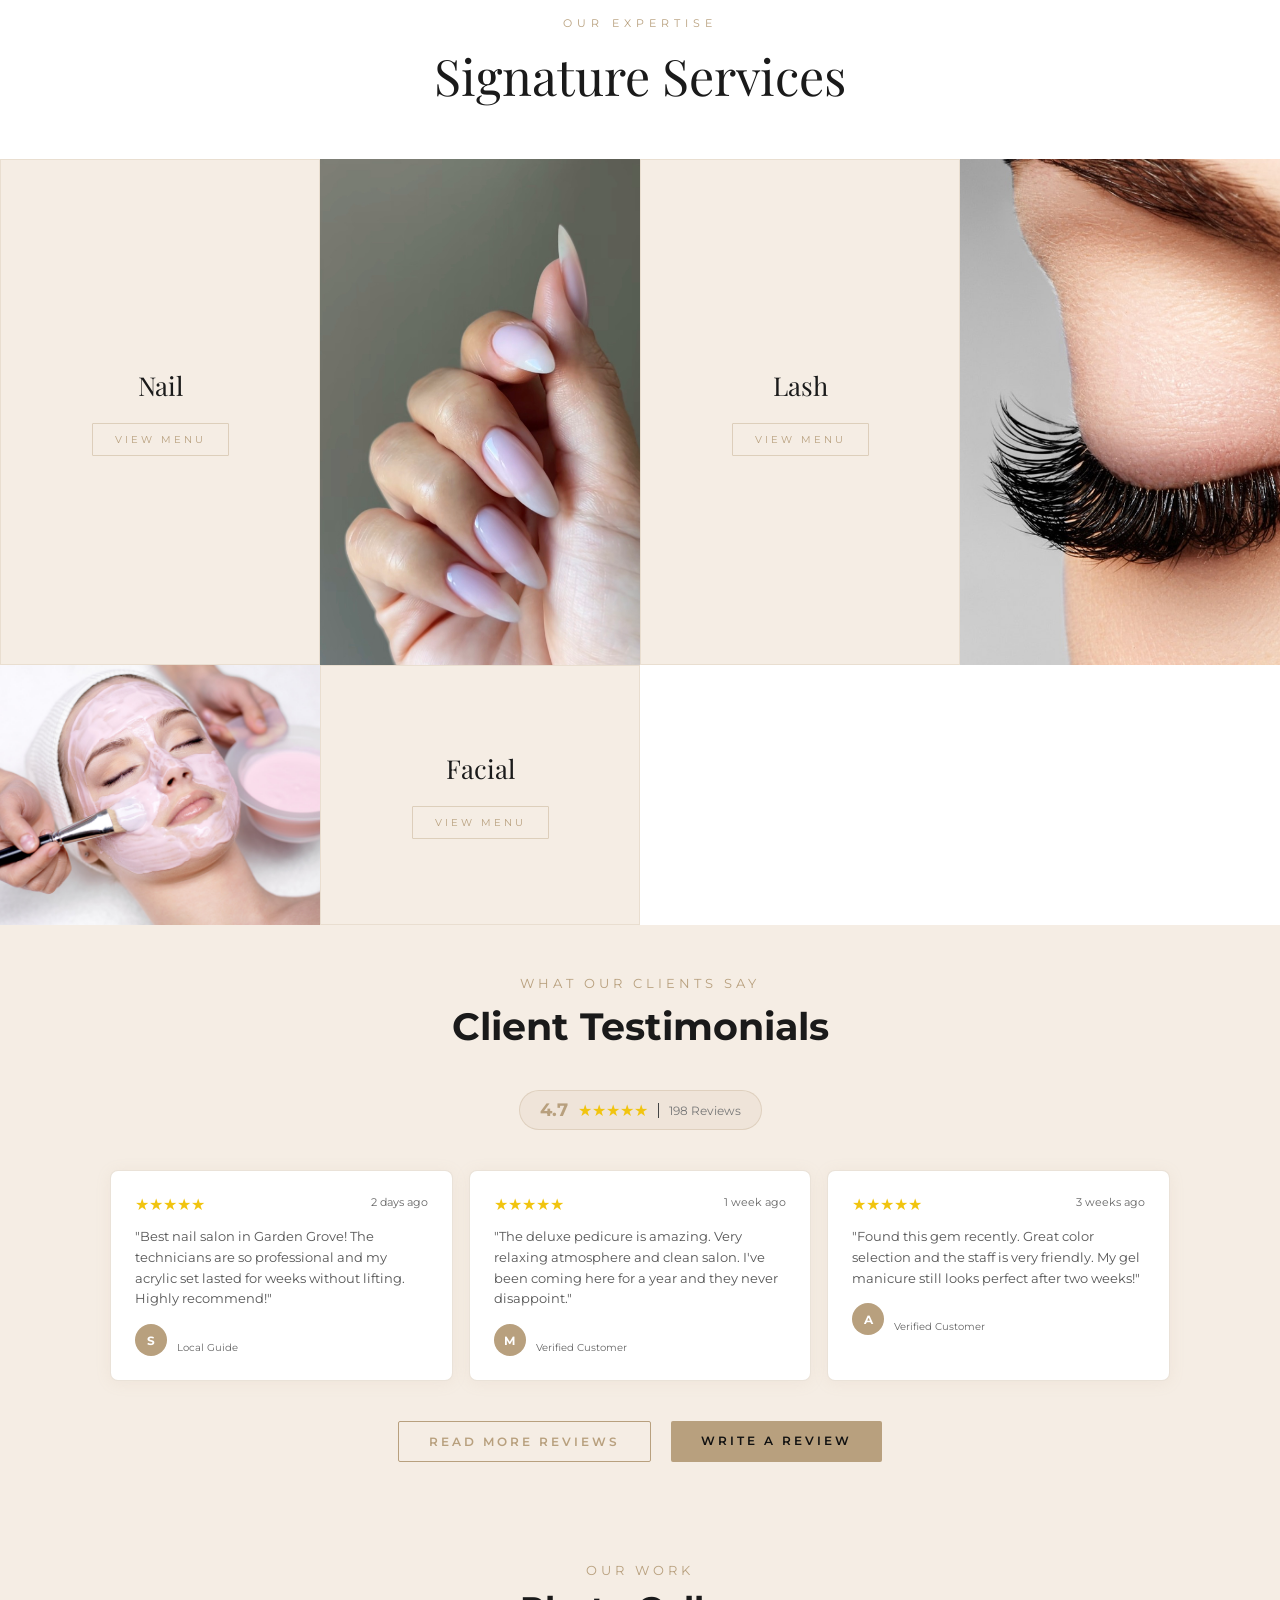
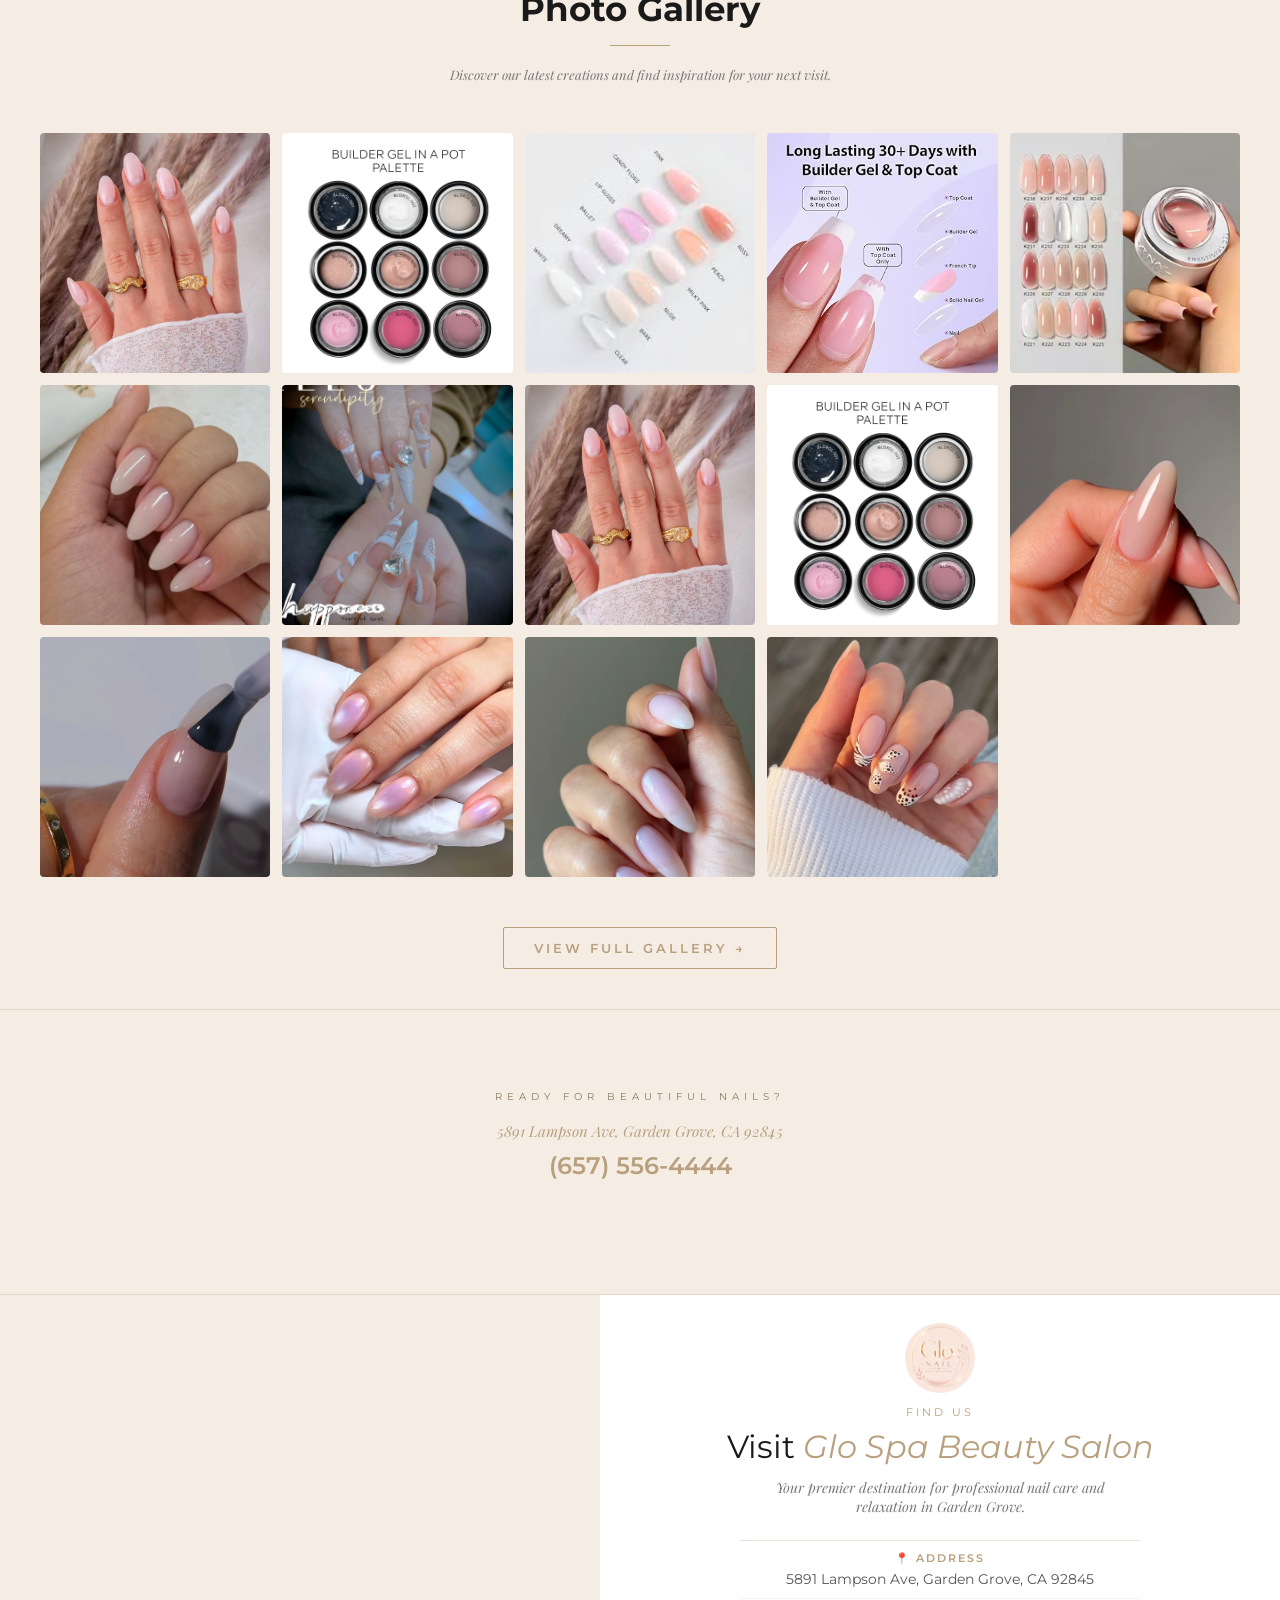
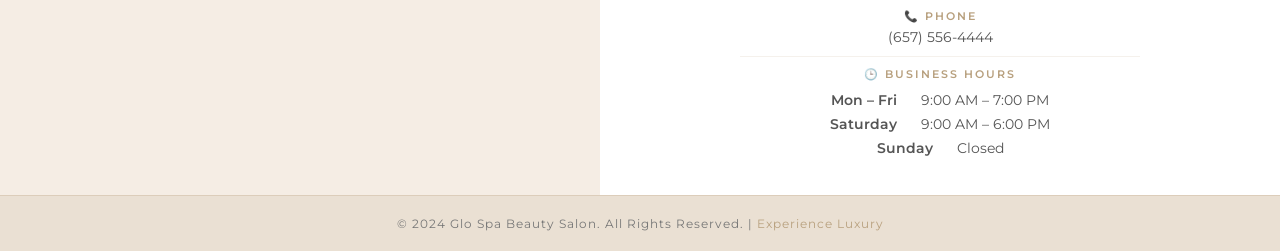
==== commit cb0db2b0: "Revert "Remove Yelp link" This reverts commit 2595e570b17c04e4af6d3347150524769e605437." ====
--- a/index.html
+++ b/index.html
@@ -636,7 +636,10 @@
     </footer>
 
     <!-- Floating Social Tabs (Left) with SVG Icons -->
-    <div class="floating-social" style="display: none;">
+    <div class="floating-social">
+        <a href="https://www.yelp.com/biz/v-i-p-nails-and-spa-citrus-heights-citrus-heights" target="_blank" class="social-tab" title="Yelp" aria-label="Yelp">
+            <svg viewBox="0 0 24 24" xmlns="http://www.w3.org/2000/svg"><path d="M12 2C6.48 2 2 6.48 2 12s4.48 10 10 10 10-4.48 10-10S17.52 2 12 2zm-1 14H9V8h2v8zm4 0h-2V8h2v8z"/></svg>
+        </a>
     </div>
 
     
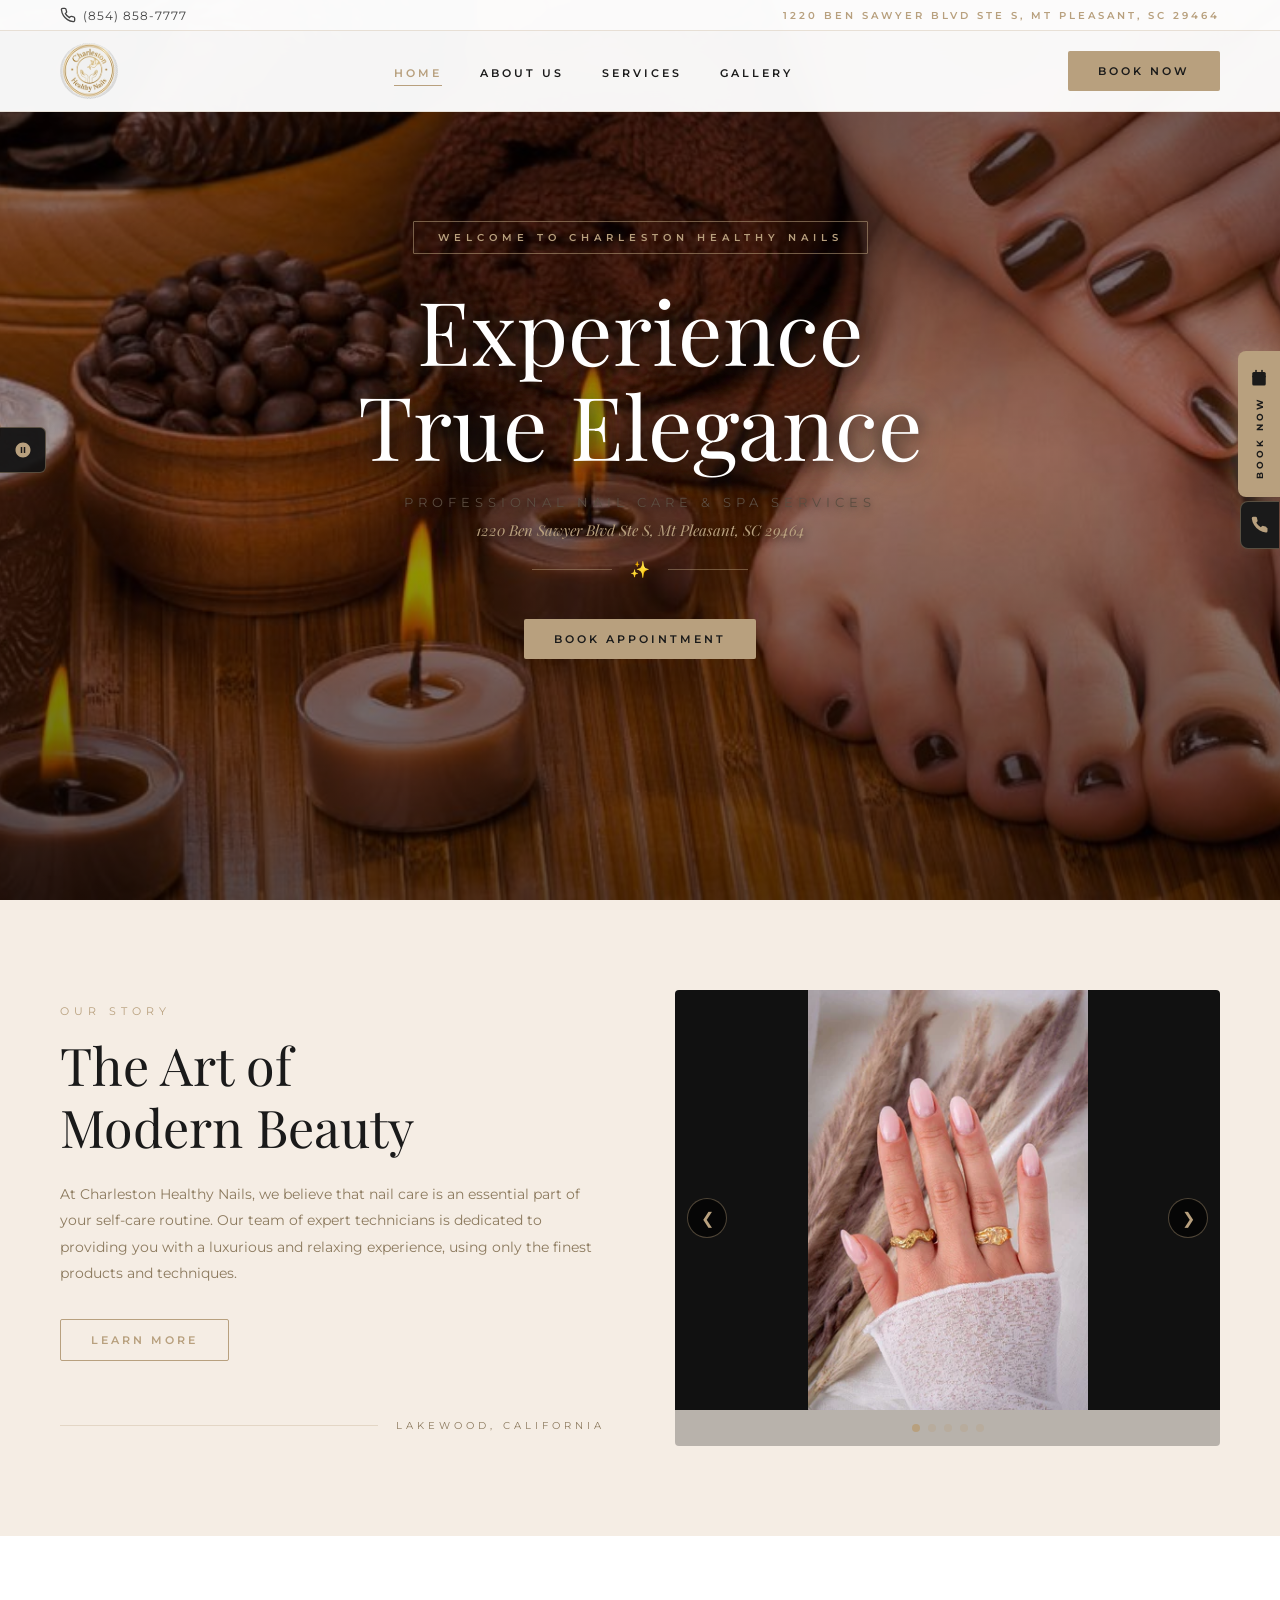
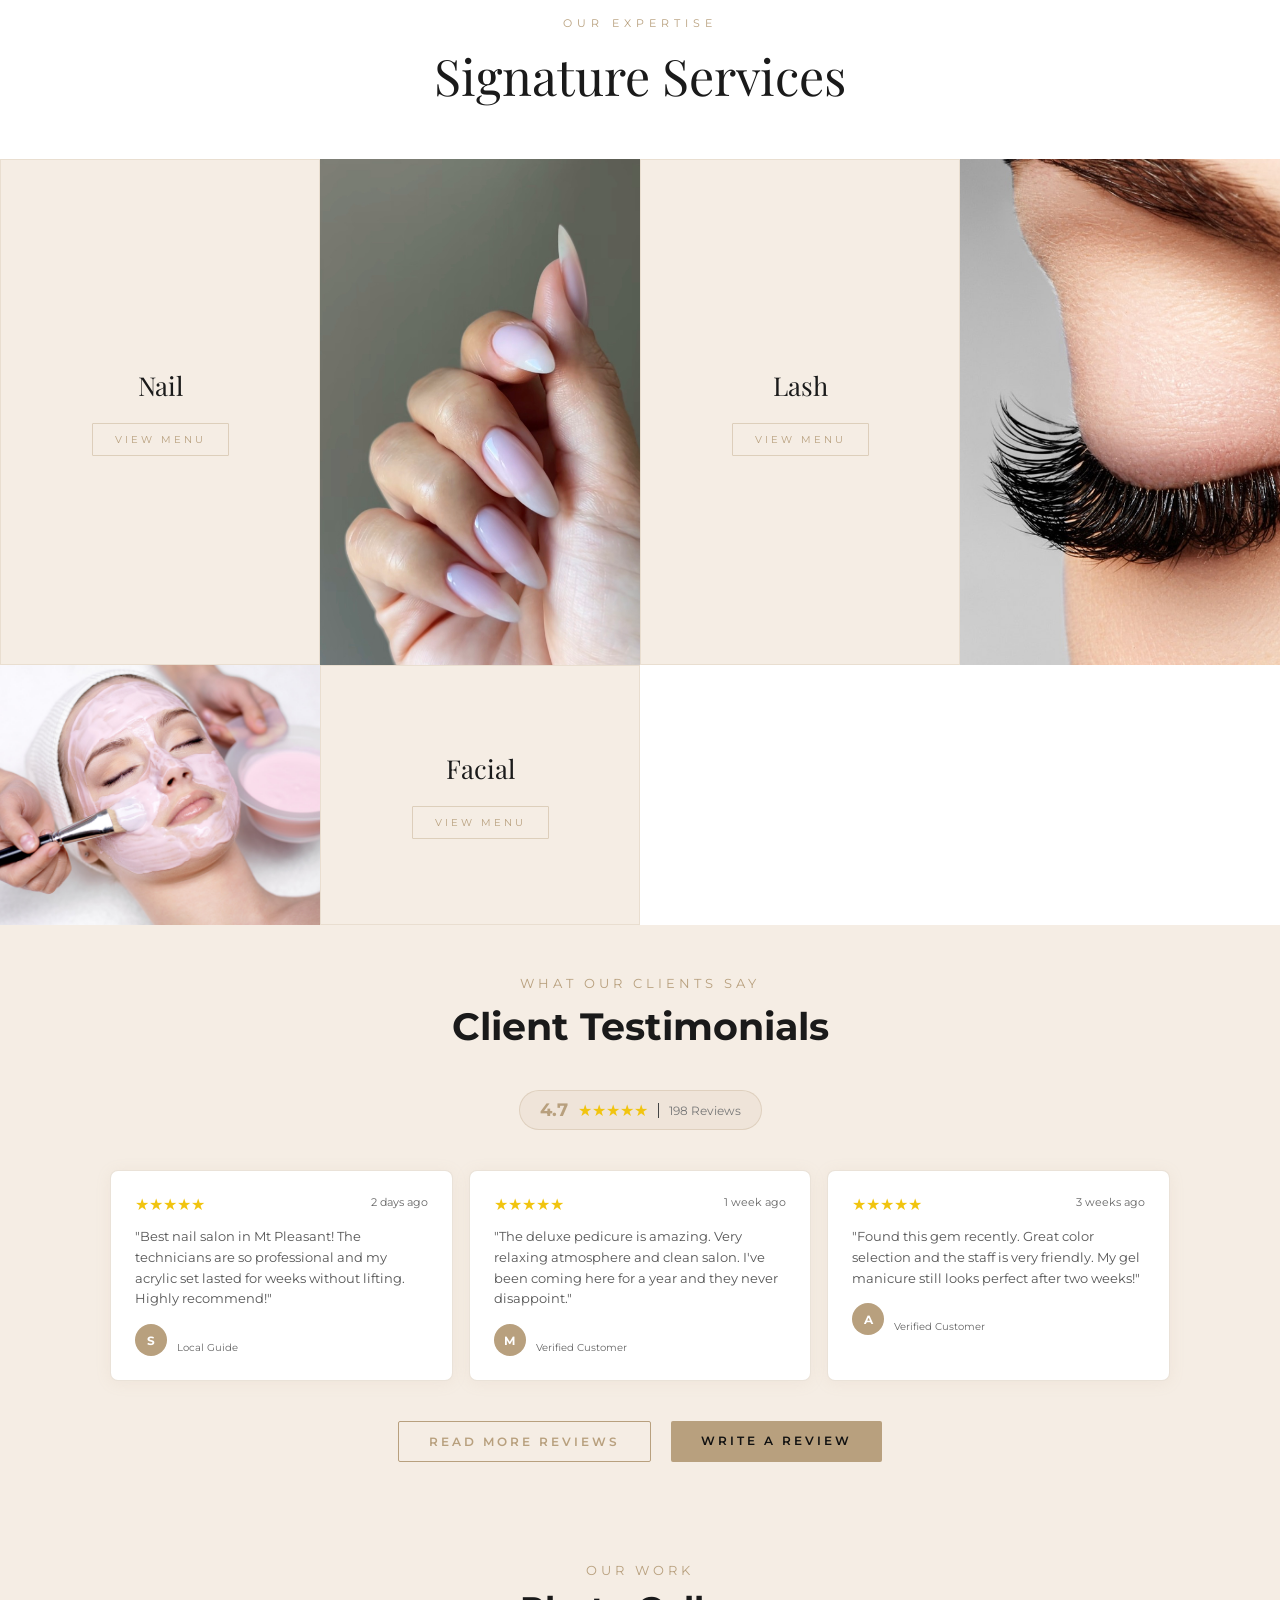
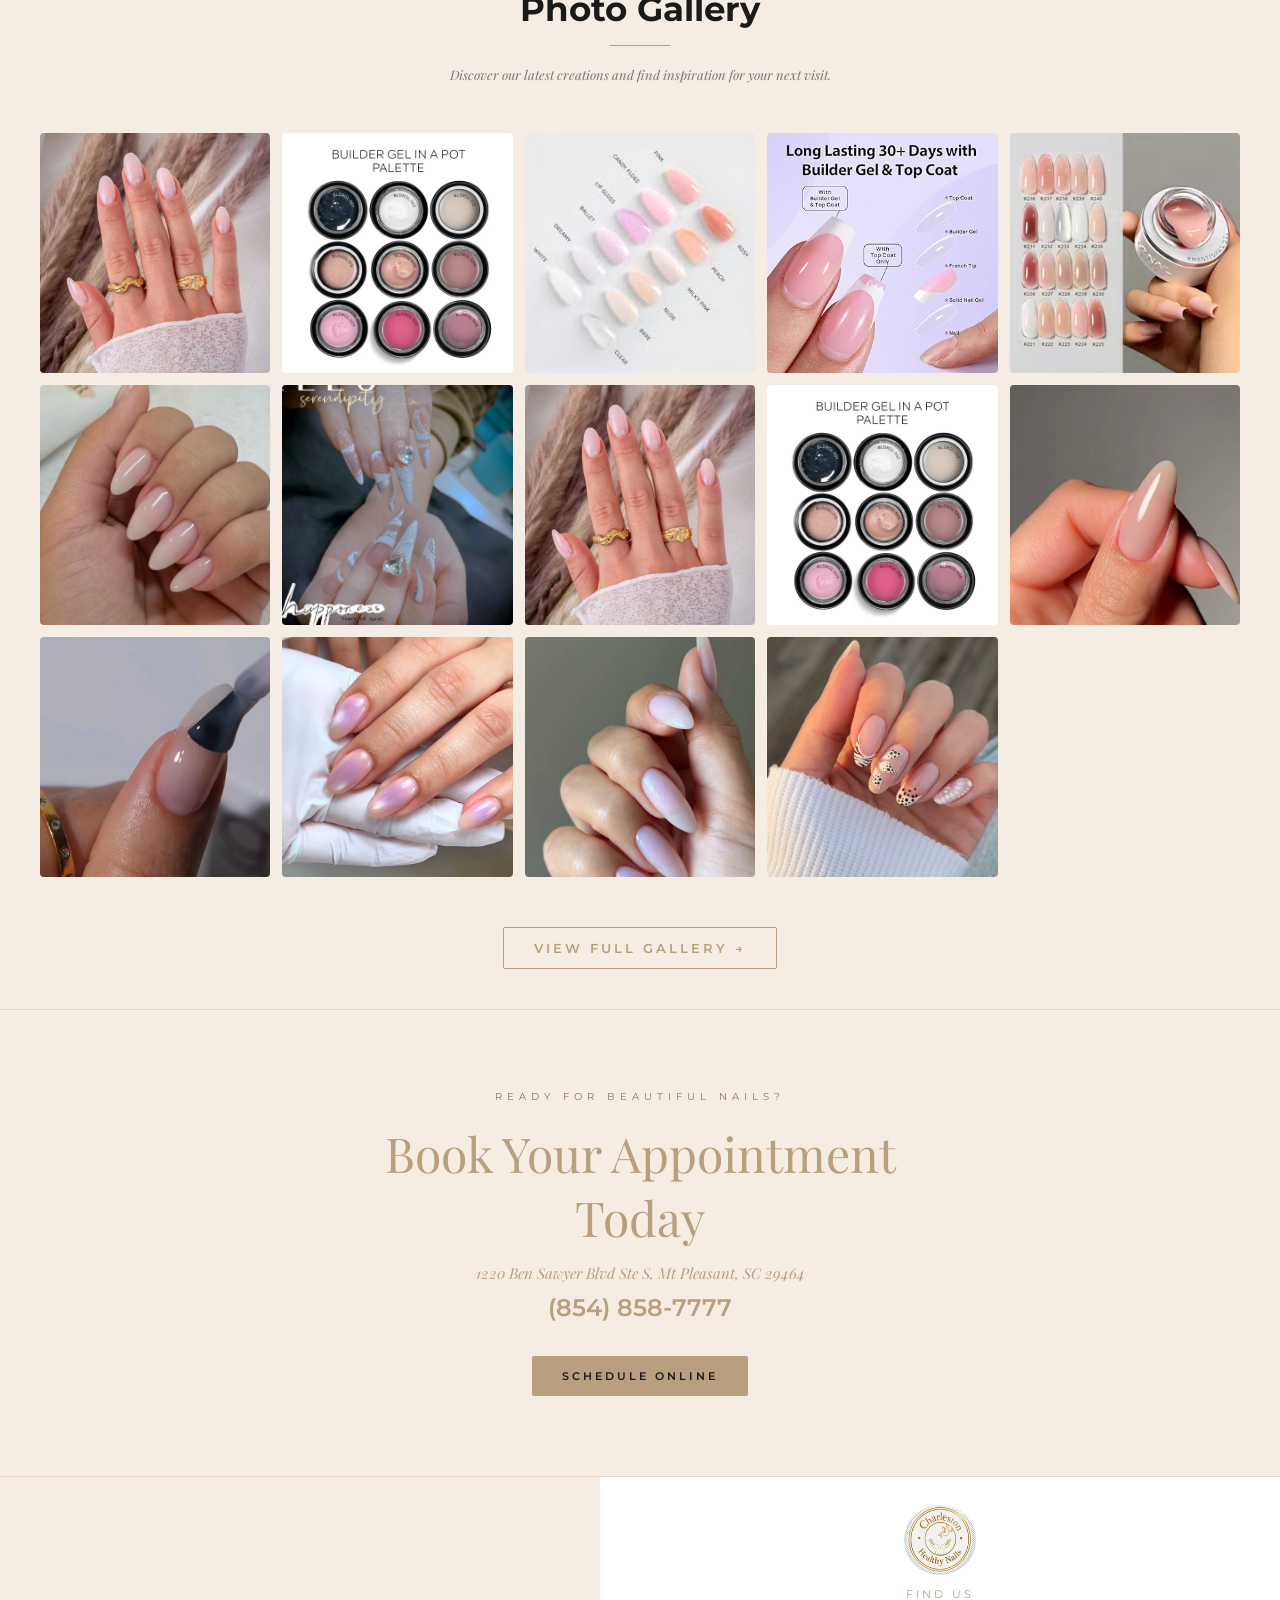
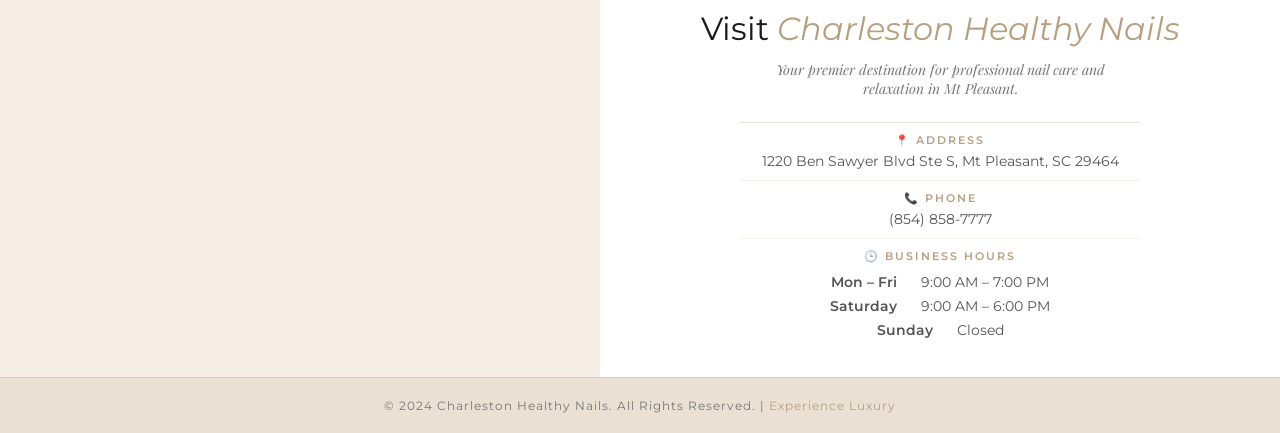
==== commit d09cbd70: "Restore Charleston Healthy Nail branding with updated working hours" ====
--- a/index.html
+++ b/index.html
@@ -3,16 +3,16 @@
 <head>
     <meta charset="UTF-8">
     <meta name="viewport" content="width=device-width, initial-scale=1.0">
-    <title>Glo Spa Beauty Salon | Top Rated Nail Salon in Garden Grove, CA</title>
-    <meta name="description" content="Glo Spa Beauty Salon in Garden Grove offers premium manicures, pedicures, acrylics, and more. Experience luxury nail care with our expert technicians. Book your appointment today!">
-    <meta name="keywords" content="nail salon garden grove, manicures garden grove, pedicures garden grove, acrylic nails, gel nails, Glo Spa Beauty Salon, beauty salon 92845">
+    <title>Charleston Healthy Nails | Top Rated Nail Salon in Mt Pleasant, SC</title>
+    <meta name="description" content="Charleston Healthy Nails in Mt Pleasant offers premium manicures, pedicures, acrylics, and more. Experience luxury nail care with our expert technicians. Book your appointment today!">
+    <meta name="keywords" content="nail salon lakewood, manicures lakewood, pedicures lakewood, acrylic nails, gel nails, Charleston Healthy Nails, beauty salon 90715">
     
     <!-- Google Fonts -->
     <link href="https://fonts.googleapis.com/css2?family=Playfair+Display:ital,wght@0,400;0,500;0,600;0,700;1,400&family=Montserrat:wght@300;400;500;600&display=swap" rel="stylesheet">
     
     <!-- CSS -->
     <link rel="stylesheet" href="styles.min.css">
-    <link rel="icon" type="image/jpeg" href="glo-logo.PNG">
+    <link rel="icon" type="image/jpeg" href="logo.png">
     
     <style>
         /* Force all nav links to dark on white background */
@@ -263,13 +263,13 @@
         <div class="top-bar">
             <div class="container top-bar-inner">
                 <div class="top-contact">
-                    <a href="tel:6575564444" class="phone-link">
+                    <a href="tel:8548587777" class="phone-link">
                         <svg width="16" height="16" viewBox="0 0 24 24" fill="none" stroke="currentColor" stroke-width="2"><path d="M22 16.92v3a2 2 0 0 1-2.18 2 19.79 19.79 0 0 1-8.63-3.07 19.5 19.5 0 0 1-6-6 19.79 19.79 0 0 1-3.07-8.67A2 2 0 0 1 4.11 2h3a2 2 0 0 1 2 1.72 12.84 12.84 0 0 0 .7 2.81 2 2 0 0 1-.45 2.11L8.09 9.91a16 16 0 0 0 6 6l1.27-1.27a2 2 0 0 1 2.11-.45 12.84 12.84 0 0 0 2.81.7A2 2 0 0 1 22 16.92z"></path></svg>
-                        (657) 556-4444
+                        (854) 858-7777
                     </a>
                 </div>
                 <div class="top-cta">
-                    <span class="accent-color">1220 BEN SAWYER BLVD STE S, GARDEN GROVE, SC 92845</span>
+                    <span class="accent-color">1220 BEN SAWYER BLVD STE S, MT PLEASANT, SC 29464</span>
                 </div>
             </div>
         </div>
@@ -278,7 +278,7 @@
             <div class="container header-inner">
                 <div class="logo-area">
                     <a href="index.html" class="logo">
-                        <img src="glo-logo.PNG" alt="Glo Spa Beauty Salon" class="logo-img">
+                        <img src="logo.png" alt="Charleston Healthy Nails" class="logo-img">
                     </a>
                 </div>
 
@@ -292,7 +292,7 @@
                 </div>
 
                 <div class="header-actions">
-                    
+                    <a href="https://foranailslashesspa3332.simplepos.us/" target="_blank" class="btn btn-gold">Book Now</a>
                     <button class="mobile-menu-toggle">
                         <span></span>
                         <span></span>
@@ -312,17 +312,17 @@
         </div>
         <div class="hero-overlay"></div>
         <div class="hero-content">
-            <span class="hero-badge">Welcome to Glo Spa Beauty Salon</span>
+            <span class="hero-badge">Welcome to Charleston Healthy Nails</span>
             <h1 class="hero-title">Experience <br>True Elegance</h1>
             <p class="hero-subtitle">Professional Nail Care & Spa Services</p>
-            <p class="hero-address">5891 Lampson Ave, Garden Grove, CA 92845</p>
+            <p class="hero-address">1220 Ben Sawyer Blvd Ste S, Mt Pleasant, SC 29464</p>
             <div class="hero-divider">
                 <span class="divider-line"></span>
                 <span class="divider-icon">✨</span>
                 <span class="divider-line"></span>
             </div>
             <div style="margin-top: 40px;">
-                
+                <a href="https://foranailslashesspa3332.simplepos.us/" target="_blank" class="btn btn-gold">Book Appointment</a>
             </div>
         </div>
     </section>
@@ -333,11 +333,11 @@
             <div class="feature-text">
                 <p class="feature-subtitle">Our Story</p>
                 <h2 class="feature-heading">The Art of <br>Modern Beauty</h2>
-                <p class="feature-paragraph">At Glo Spa Beauty Salon, we believe that nail care is an essential part of your self-care routine. Our team of expert technicians is dedicated to providing you with a luxurious and relaxing experience, using only the finest products and techniques.</p>
+                <p class="feature-paragraph">At Charleston Healthy Nails, we believe that nail care is an essential part of your self-care routine. Our team of expert technicians is dedicated to providing you with a luxurious and relaxing experience, using only the finest products and techniques.</p>
                 <a href="about.html" class="btn btn-outline-gold feature-btn">Learn More</a>
                 <div class="feature-footer">
                     <span class="feature-footer-line"></span>
-                    <span class="feature-address">GARDEN GROVE, CALIFORNIA</span>
+                    <span class="feature-address">LAKEWOOD, CALIFORNIA</span>
                 </div>
             </div>
             <div class="feature-images">
@@ -347,11 +347,11 @@
                         <button class="nav-btn next-btn" onclick="moveSlider(1)">❯</button>
                     </div>
                     <div class="slider-track" id="aboutSlider">
-                        <div class="slide"><img src="builder_gel_1.webp" alt="About Glo Spa Beauty Salon 1"></div>
-                        <div class="slide"><img src="builder_gel_2.webp" alt="About Glo Spa Beauty Salon 2"></div>
-                        <div class="slide"><img src="builder_gel_3.jpeg" alt="About Glo Spa Beauty Salon 3"></div>
-                        <div class="slide"><img src="builder_gel_4.jpg" alt="About Glo Spa Beauty Salon 4"></div>
-                        <div class="slide"><img src="builder_gel_5.avif" alt="About Glo Spa Beauty Salon 5"></div>
+                        <div class="slide"><img src="builder_gel_1.webp" alt="About Charleston Healthy Nails 1"></div>
+                        <div class="slide"><img src="builder_gel_2.webp" alt="About Charleston Healthy Nails 2"></div>
+                        <div class="slide"><img src="builder_gel_3.jpeg" alt="About Charleston Healthy Nails 3"></div>
+                        <div class="slide"><img src="builder_gel_4.jpg" alt="About Charleston Healthy Nails 4"></div>
+                        <div class="slide"><img src="builder_gel_5.avif" alt="About Charleston Healthy Nails 5"></div>
                     </div>
                     <div class="slider-dots" id="sliderDots"></div>
                 </div>
@@ -372,18 +372,18 @@
                 <a href="menu.html" class="service-menu-btn">View Menu</a>
             </div>
             <div class="service-card service-photo-card">
-                <img src="IMG_0185.jpg" alt="Nail Services at Glo Spa Beauty Salon">
+                <img src="IMG_0185.jpg" alt="Nail Services at Charleston Healthy Nails">
             </div>
             <div class="service-card service-text-card">
                 <h3 class="service-name">Lash</h3>
                 <a href="menu.html" class="service-menu-btn">View Menu</a>
             </div>
             <div class="service-card service-photo-card">
-                <img src="lash-curl-chart.jpg" alt="Lash Services at Glo Spa Beauty Salon">
+                <img src="lash-curl-chart.jpg" alt="Lash Services at Charleston Healthy Nails">
             </div>
             <!-- Row 2: Facial & Head Spa -->
             <div class="service-card service-photo-card">
-                <img src="Facials_Spa-01.jpg" alt="Facial Services at Glo Spa Beauty Salon">
+                <img src="Facials_Spa-01.jpg" alt="Facial Services at Charleston Healthy Nails">
             </div>
             <div class="service-card service-text-card">
                 <h3 class="service-name">Facial</h3>
@@ -414,7 +414,7 @@
                         <span style="color: #f1c40f;">★★★★★</span>
                         <span style="color: #666; font-size: 11px;">2 days ago</span>
                     </div>
-                    <p style="color: #555555; font-size: 13px; line-height: 1.6; margin-bottom: 15px;">"Best nail salon in Garden Grove! The technicians are so professional and my acrylic set lasted for weeks without lifting. Highly recommend!"</p>
+                    <p style="color: #555555; font-size: 13px; line-height: 1.6; margin-bottom: 15px;">"Best nail salon in Mt Pleasant! The technicians are so professional and my acrylic set lasted for weeks without lifting. Highly recommend!"</p>
                     <div style="display: flex; align-items: center; gap: 10px;">
                         <div style="width: 32px; height: 32px; background: #B8A07E; border-radius: 50%; display: flex; align-items: center; justify-content: center; color: #fff; font-size: 12px; font-weight: bold;">S</div>
                         <div style="text-align: left;">
@@ -457,8 +457,8 @@
 
             <!-- Review Actions -->
             <div style="display: flex; justify-content: center; gap: 20px; flex-wrap: wrap;">
-                <a href="https://www.google.com/search?q=glo+spa+beauty+salon+garden+grove#lrd=0x809ade2558853b85:0x34813c7fcc2415b9,3,,,," target="_blank" class="btn btn-outline-gold" style="padding: 12px 30px; font-size: 12px;">Read More Reviews</a>
-                <a href="https://www.google.com/search?q=glo+spa+beauty+salon+garden+grove#lrd=0x809ade2558853b85:0x34813c7fcc2415b9,3,,,," target="_blank" class="btn btn-gold" style="padding: 12px 30px; font-size: 12px; color: #111;">Write A Review</a>
+                <a href="https://www.google.com/search?q=fora+nail+lashes+spa+lakewood#lrd=0x809ade2558853b85:0x34813c7fcc2415b9,3,,,," target="_blank" class="btn btn-outline-gold" style="padding: 12px 30px; font-size: 12px;">Read More Reviews</a>
+                <a href="https://www.google.com/search?q=fora+nail+lashes+spa+lakewood#lrd=0x809ade2558853b85:0x34813c7fcc2415b9,3,,,," target="_blank" class="btn btn-gold" style="padding: 12px 30px; font-size: 12px; color: #111;">Write A Review</a>
             </div>
         </div>
     </section>
@@ -569,10 +569,10 @@
         <div class="container">
             <div class="cta-inner">
                 <p class="cta-subtitle">READY FOR BEAUTIFUL NAILS?</p>
-                
-                <p class="cta-address" style="color: var(--primary-gold);">5891 Lampson Ave, Garden Grove, CA 92845</p>
-                <a href="tel:6575564444" class="cta-phone" style="color: var(--primary-gold);">(657) 556-4444</a>
-                
+                <h2 class="cta-heading" style="color: var(--primary-gold);">Book Your Appointment Today</h2>
+                <p class="cta-address" style="color: var(--primary-gold);">1220 Ben Sawyer Blvd Ste S, Mt Pleasant, SC 29464</p>
+                <a href="tel:8548587777" class="cta-phone" style="color: var(--primary-gold);">(854) 858-7777</a>
+                <a href="https://foranailslashesspa3332.simplepos.us/" target="_blank" class="btn btn-gold cta-btn">Schedule Online</a>
             </div>
         </div>
     </section>
@@ -582,7 +582,7 @@
         <div class="footer-container" style="display: flex; flex-wrap: wrap; min-height: 320px;">
             <!-- Left: Map -->
             <div class="footer-map-container" style="flex: 1; min-width: 300px; min-height: 320px;">
-                <iframe src="https://www.google.com/maps/embed?pb=!1m18!1m12!1m3!1d3353.6496336306013!2d-79.8599915!3d32.7955951!2m3!1f0!2f0!3f0!3m2!1i1024!2i768!4f13.1!3m3!1m2!1s0x88fe709fe0f11a43%3A0xc3ec5dc780d6b63d!2s1220%20Ben%20Sawyer%20Blvd%20Suite%20S%2C%20Mt%20Pleasant%2C%20SC%2092845!5e0!3m2!1sen!2sus!4v1712800000000!5m2!1sen!2sus" width="100%" height="100%" style="border:0;" allowfullscreen="" loading="lazy"></iframe>
+                <iframe src="https://www.google.com/maps/embed?pb=!1m18!1m12!1m3!1d3353.6496336306013!2d-79.8599915!3d32.7955951!2m3!1f0!2f0!3f0!3m2!1i1024!2i768!4f13.1!3m3!1m2!1s0x88fe709fe0f11a43%3A0xc3ec5dc780d6b63d!2s1220%20Ben%20Sawyer%20Blvd%20Suite%20S%2C%20Mt%20Pleasant%2C%20SC%2029464!5e0!3m2!1sen!2sus!4v1712800000000!5m2!1sen!2sus" width="100%" height="100%" style="border:0;" allowfullscreen="" loading="lazy"></iframe>
             </div>
 
             <!-- Right: Info -->
@@ -590,24 +590,24 @@
 
                 <div style="margin-bottom: 12px;">
                     <a href="index.html" class="logo">
-                        <img src="glo-logo.PNG" alt="Glo Spa Beauty Salon" class="logo-img footer-logo-img">
+                        <img src="logo.png" alt="Charleston Healthy Nails" class="logo-img footer-logo-img">
                     </a>
                 </div>
 
                 <p style="color: var(--primary-gold); font-size: 11px; letter-spacing: 3px; text-transform: uppercase; margin-bottom: 8px;">Find Us</p>
-                <h2 style="color: #1a1a1a; font-size: 32px; margin-bottom: 12px; font-weight: 400;">Visit <span style="color: var(--primary-gold); font-style: italic;">Glo Spa Beauty Salon</span></h2>
-                <p style="color: #777777; font-family: var(--font-heading); font-style: italic; font-size: 14px; margin-bottom: 24px; max-width: 380px;">Your premier destination for professional nail care and relaxation in Garden Grove.</p>
+                <h2 style="color: #1a1a1a; font-size: 32px; margin-bottom: 12px; font-weight: 400;">Visit <span style="color: var(--primary-gold); font-style: italic;">Charleston Healthy Nails</span></h2>
+                <p style="color: #777777; font-family: var(--font-heading); font-style: italic; font-size: 14px; margin-bottom: 24px; max-width: 380px;">Your premier destination for professional nail care and relaxation in Mt Pleasant.</p>
 
                 <div style="width: 100%; max-width: 400px;">
                     <!-- Address -->
                     <div style="padding: 10px 0; border-top: 1px solid rgba(184,160,126,0.3);">
                         <span style="display: block; font-size: 11px; color: var(--primary-gold); letter-spacing: 2px; text-transform: uppercase; margin-bottom: 4px; font-weight: 600;">📍 Address</span>
-                        <a href="https://www.google.com/maps/search/?api=1&query=Glo+Spa+Beauty+Salon+5891+Lampson+Ave+Garden+Grove+CA+92845" target="_blank" style="font-size: 14px; color: #555555;">5891 Lampson Ave, Garden Grove, CA 92845</a>
+                        <a href="https://maps.app.goo.gl/YourGoogleMapsLink" target="_blank" style="font-size: 14px; color: #555555;">1220 Ben Sawyer Blvd Ste S, Mt Pleasant, SC 29464</a>
                     </div>
                     <!-- Phone -->
                     <div style="padding: 10px 0; border-top: 1px solid rgba(184,160,126,0.15);">
                         <span style="display: block; font-size: 11px; color: var(--primary-gold); letter-spacing: 2px; text-transform: uppercase; margin-bottom: 4px; font-weight: 600;">📞 Phone</span>
-                        <a href="tel:6575564444" style="font-size: 14px; color: #555555;">(657) 556-4444</a>
+                        <a href="tel:8548587777" style="font-size: 14px; color: #555555;">(854) 858-7777</a>
                     </div>
                     <!-- Hours -->
                     <div style="padding: 10px 0; border-top: 1px solid rgba(184,160,126,0.15);">
@@ -631,7 +631,7 @@
             </div>
         </div>
         <div class="footer-bottom">
-            <p>&copy; 2024 Glo Spa Beauty Salon. All Rights Reserved. | <span style="color: var(--primary-gold);">Experience Luxury</span></p>
+            <p>&copy; 2024 Charleston Healthy Nails. All Rights Reserved. | <span style="color: var(--primary-gold);">Experience Luxury</span></p>
         </div>
     </footer>
 
@@ -642,7 +642,16 @@
         </a>
     </div>
 
-    
+    <!-- Floating Book Now (Right Edge) -->
+    <div class="floating-book">
+        <a href="https://foranailslashesspa3332.simplepos.us/" target="_blank" class="float-book-btn" aria-label="Book Appointment">
+            <svg viewBox="0 0 24 24" xmlns="http://www.w3.org/2000/svg"><rect x="3" y="4" width="18" height="18" rx="2" ry="2"/><line x1="16" y1="2" x2="16" y2="6" stroke="#1a1a1a" stroke-width="2" stroke-linecap="round"/><line x1="8" y1="2" x2="8" y2="6" stroke="#1a1a1a" stroke-width="2" stroke-linecap="round"/><line x1="3" y1="10" x2="21" y2="10" stroke="#1a1a1a" stroke-width="2"/></svg>
+            <span>Book Now</span>
+        </a>
+        <a href="tel:8548587777" class="float-call-btn" aria-label="Call Us">
+            <svg viewBox="0 0 24 24" xmlns="http://www.w3.org/2000/svg"><path d="M22 16.92v3a2 2 0 0 1-2.18 2 19.79 19.79 0 0 1-8.63-3.07A19.5 19.5 0 0 1 4.11 12a19.79 19.79 0 0 1-3.07-8.67A2 2 0 0 1 3 1.11h3a2 2 0 0 1 2 1.72c.127.96.361 1.903.7 2.81a2 2 0 0 1-.45 2.11L7.09 8.91a16 16 0 0 0 6 6l1.27-1.27a2 2 0 0 1 2.11-.45c.907.339 1.85.573 2.81.7A2 2 0 0 1 21 16h.92z"/></svg>
+        </a>
+    </div>
 
     <!-- Lightbox -->
     <div id="lightbox">
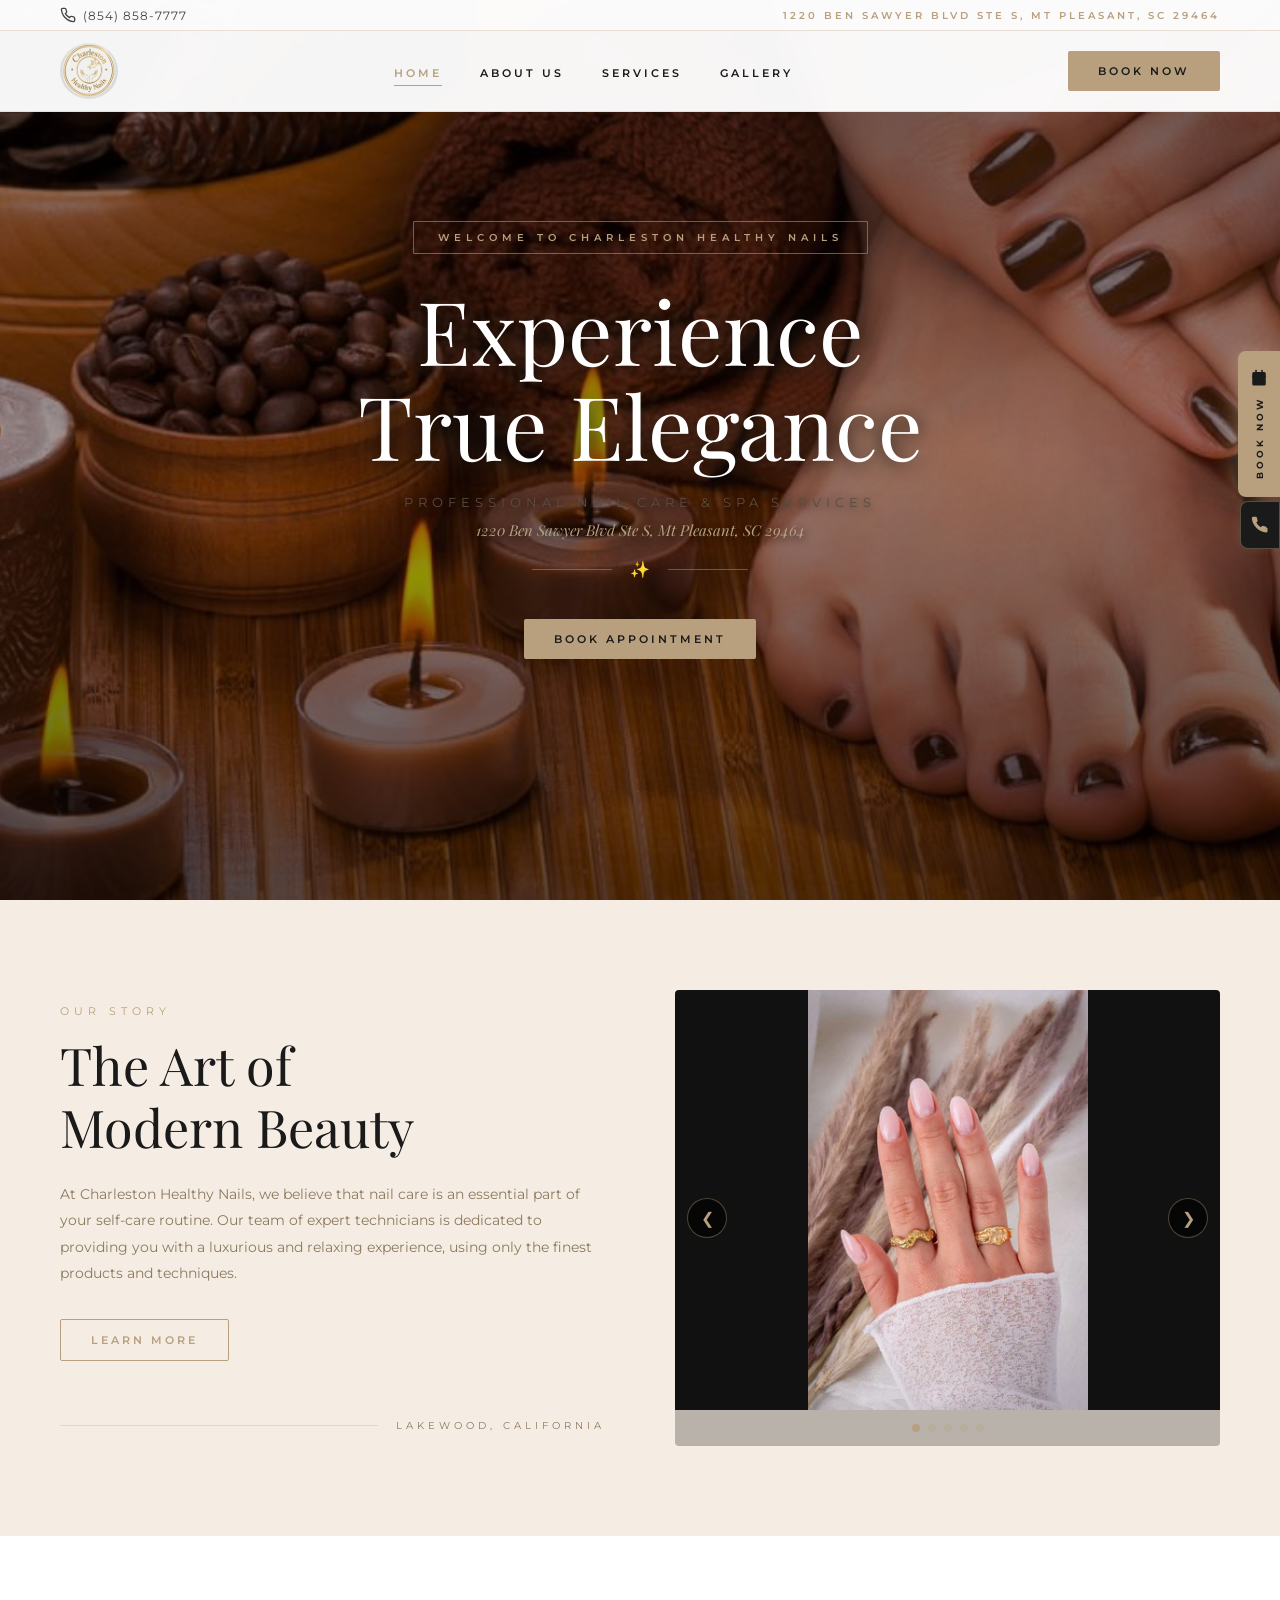
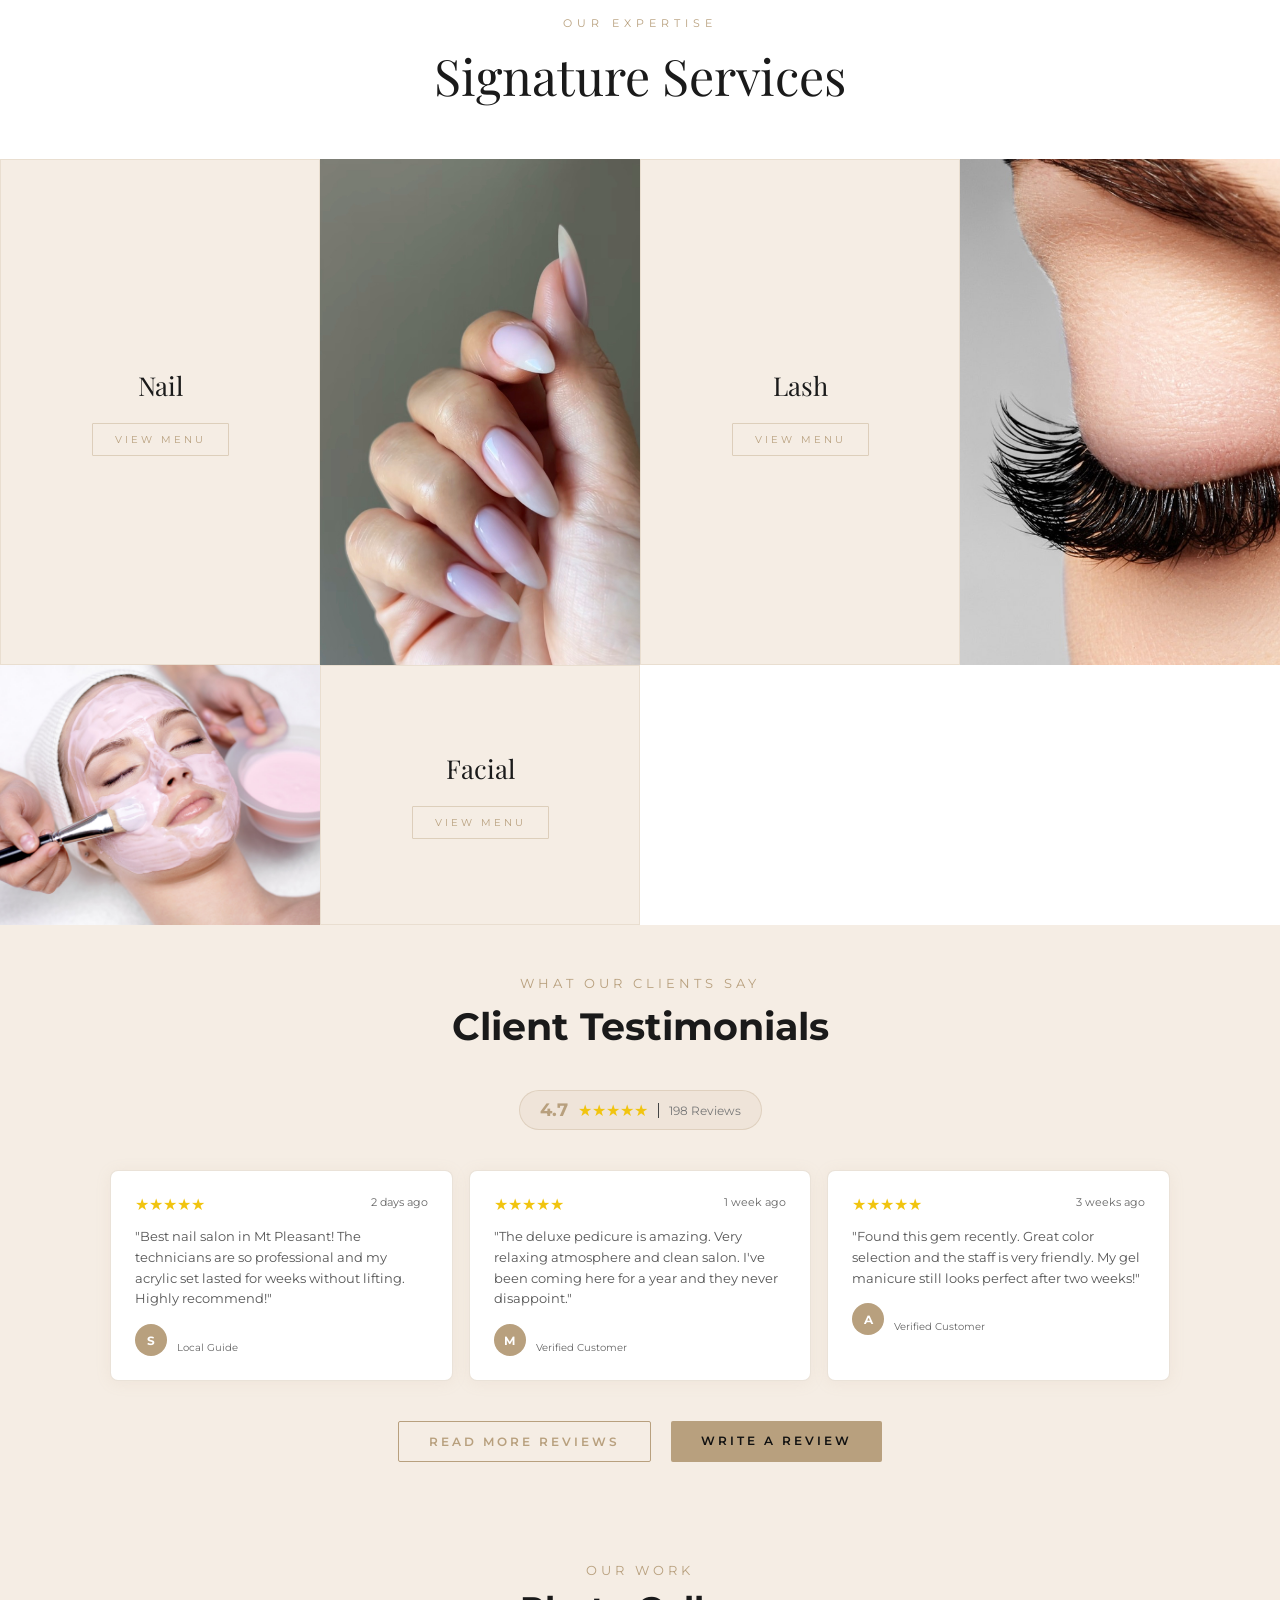
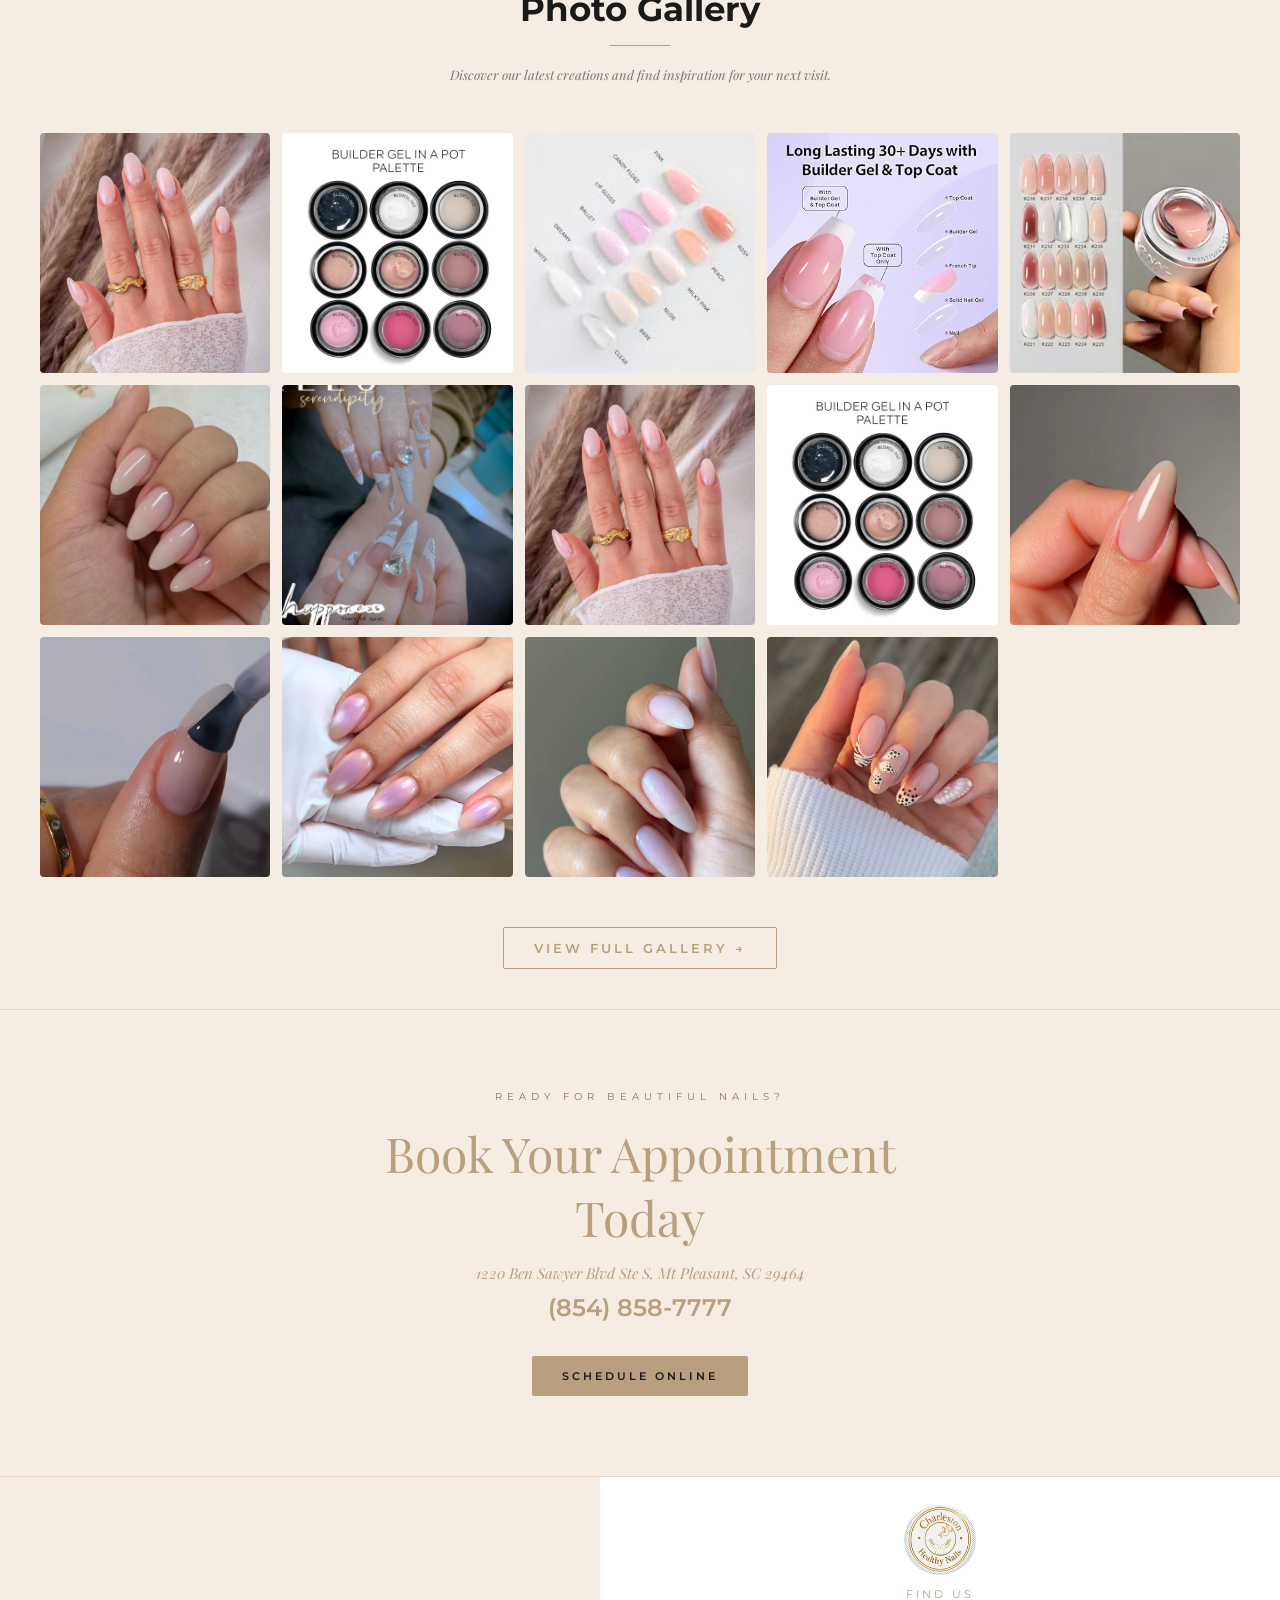
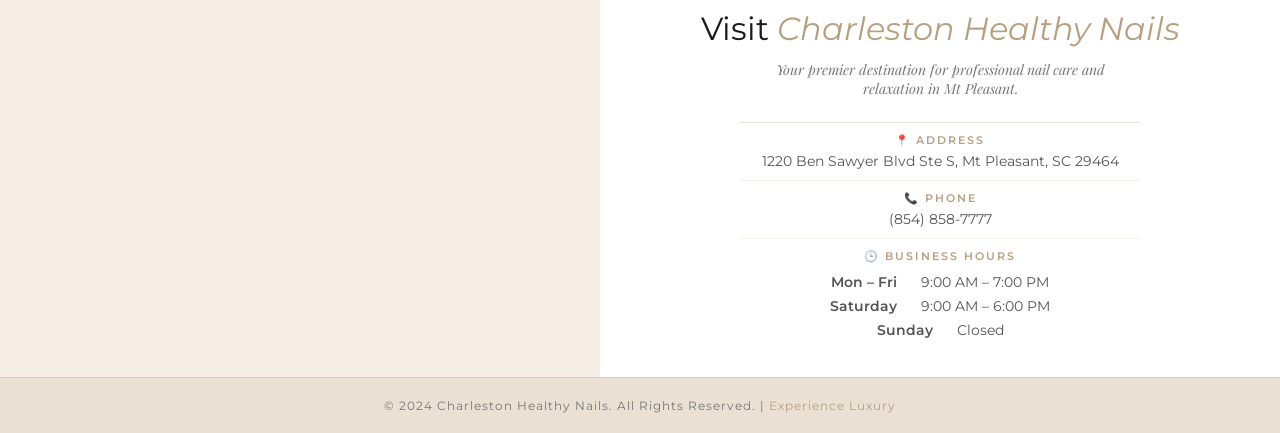
==== commit e7891145: "Remove Yelp link" ====
--- a/index.html
+++ b/index.html
@@ -292,7 +292,7 @@
                 </div>
 
                 <div class="header-actions">
-                    <a href="https://foranailslashesspa3332.simplepos.us/" target="_blank" class="btn btn-gold">Book Now</a>
+                    <a href="https://iluvnails5221.simplepos.us/" target="_blank" class="btn btn-gold">Book Now</a>
                     <button class="mobile-menu-toggle">
                         <span></span>
                         <span></span>
@@ -322,7 +322,7 @@
                 <span class="divider-line"></span>
             </div>
             <div style="margin-top: 40px;">
-                <a href="https://foranailslashesspa3332.simplepos.us/" target="_blank" class="btn btn-gold">Book Appointment</a>
+                <a href="https://iluvnails5221.simplepos.us/" target="_blank" class="btn btn-gold">Book Appointment</a>
             </div>
         </div>
     </section>
@@ -572,7 +572,7 @@
                 <h2 class="cta-heading" style="color: var(--primary-gold);">Book Your Appointment Today</h2>
                 <p class="cta-address" style="color: var(--primary-gold);">1220 Ben Sawyer Blvd Ste S, Mt Pleasant, SC 29464</p>
                 <a href="tel:8548587777" class="cta-phone" style="color: var(--primary-gold);">(854) 858-7777</a>
-                <a href="https://foranailslashesspa3332.simplepos.us/" target="_blank" class="btn btn-gold cta-btn">Schedule Online</a>
+                <a href="https://iluvnails5221.simplepos.us/" target="_blank" class="btn btn-gold cta-btn">Schedule Online</a>
             </div>
         </div>
     </section>
@@ -636,15 +636,12 @@
     </footer>
 
     <!-- Floating Social Tabs (Left) with SVG Icons -->
-    <div class="floating-social">
-        <a href="https://www.yelp.com/biz/v-i-p-nails-and-spa-citrus-heights-citrus-heights" target="_blank" class="social-tab" title="Yelp" aria-label="Yelp">
-            <svg viewBox="0 0 24 24" xmlns="http://www.w3.org/2000/svg"><path d="M12 2C6.48 2 2 6.48 2 12s4.48 10 10 10 10-4.48 10-10S17.52 2 12 2zm-1 14H9V8h2v8zm4 0h-2V8h2v8z"/></svg>
-        </a>
+    <div class="floating-social" style="display: none;">
     </div>
 
     <!-- Floating Book Now (Right Edge) -->
     <div class="floating-book">
-        <a href="https://foranailslashesspa3332.simplepos.us/" target="_blank" class="float-book-btn" aria-label="Book Appointment">
+        <a href="https://iluvnails5221.simplepos.us/" target="_blank" class="float-book-btn" aria-label="Book Appointment">
             <svg viewBox="0 0 24 24" xmlns="http://www.w3.org/2000/svg"><rect x="3" y="4" width="18" height="18" rx="2" ry="2"/><line x1="16" y1="2" x2="16" y2="6" stroke="#1a1a1a" stroke-width="2" stroke-linecap="round"/><line x1="8" y1="2" x2="8" y2="6" stroke="#1a1a1a" stroke-width="2" stroke-linecap="round"/><line x1="3" y1="10" x2="21" y2="10" stroke="#1a1a1a" stroke-width="2"/></svg>
             <span>Book Now</span>
         </a>
